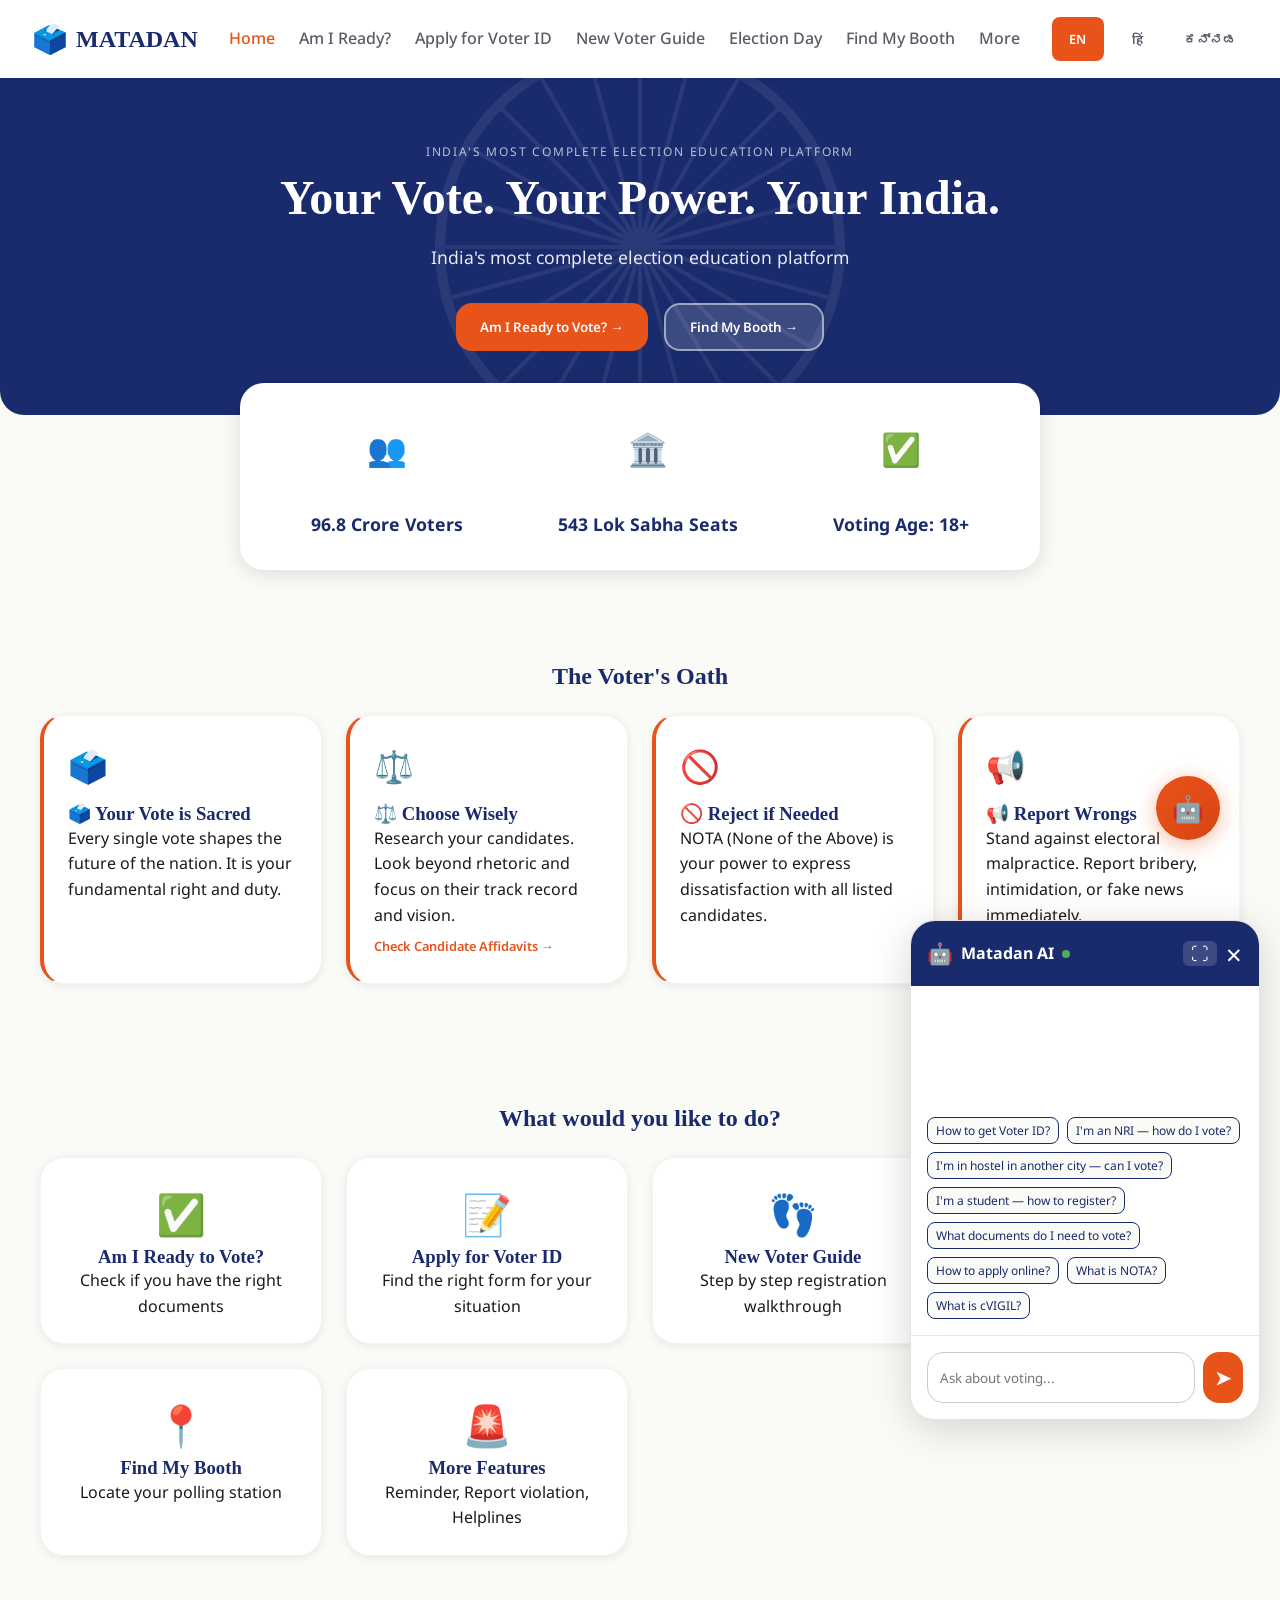
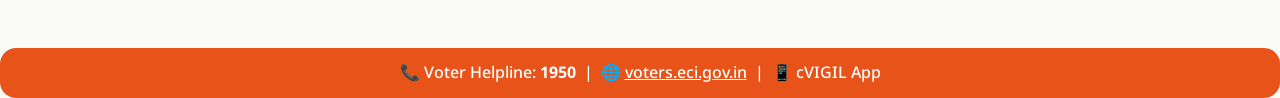
==== matadan/index.html @ b2262e54 "feat: Matadan - India's Complete Election Education Platform (Google Prompt Wars 2)" ====
<!DOCTYPE html>
<html lang="en">
<head>
    <meta charset="UTF-8">
    <meta name="viewport" content="width=device-width, initial-scale=1.0">
    <title>Matadan | India's Complete Election Education Platform</title>
    <meta name="description" content="Matadan helps Indian voters register, find their polling booth, understand the EVM & VVPAT, and get answers via AI — in English, Hindi and Kannada.">
    <meta name="keywords" content="India election, voter registration, EPIC card, EVM, VVPAT, polling booth, voter ID, Form 6, 1950 helpline">
    <meta name="author" content="Matadan — Google Prompt Wars 2">
    <meta name="theme-color" content="#1A2B6D">

    <!-- Open Graph / Social sharing -->
    <meta property="og:type" content="website">
    <meta property="og:title" content="Matadan | India's Election Education Platform">
    <meta property="og:description" content="Your AI-powered guide to voting in India. Register, locate your booth, and learn about EVM & VVPAT — in 3 languages.">
    <meta property="og:url" content="https://matadan-175321574215.asia-south1.run.app">

    <!-- Performance: preconnect to external origins -->
    <link rel="preconnect" href="https://fonts.googleapis.com">
    <link rel="preconnect" href="https://fonts.gstatic.com" crossorigin>

    <!-- Fonts -->
    <link href="https://fonts.googleapis.com/css2?family=Noto+Sans:wght@400;500;600;700&family=Noto+Sans+Kannada:wght@400;600;700&family=Noto+Sans+Devanagari:wght@400;600;700&family=Tiro+Devanagari:ital@0;1&display=swap" rel="stylesheet">

    <!-- CSS -->
    <link rel="stylesheet" href="css/main.css">
    <link rel="stylesheet" href="css/components.css">
    <link rel="stylesheet" href="css/animations.css">
    <link rel="stylesheet" href="css/responsive.css">

    <!-- Environment Config -->
    <script src="js/env.js"></script>
</head>
<body>
<!-- Skip to main content (accessibility) -->
<a href="#home" class="sr-only" style="position:absolute;top:0;left:0;z-index:9999;background:var(--saffron);color:white;padding:0.5rem 1rem;">Skip to main content</a>

<!-- NAVBAR -->
<nav class="navbar" id="navbar">
  <div class="nav-logo">
    <span style="font-size:1.8rem;">🗳️</span>
    MATADAN
  </div>
  <div class="nav-links">
    <a class="nav-link active" data-page="home" onclick="showPage('home')">Home</a>
    <a class="nav-link" data-page="ready" onclick="showPage('ready')">Am I Ready?</a>
    <a class="nav-link" data-page="apply" onclick="showPage('apply')">Apply for Voter ID</a>
    <a class="nav-link" data-page="walkthrough" onclick="showPage('walkthrough')">New Voter Guide</a>
    <a class="nav-link" data-page="journey" onclick="showPage('journey')">Election Day</a>
    <a class="nav-link" data-page="booth" onclick="showPage('booth')">Find My Booth</a>
    <a class="nav-link" data-page="more" onclick="showPage('more')">More</a>
  </div>
  <div class="lang-switcher">
    <button class="lang-btn ripple active" data-lang="en" onclick="setLanguage('en')">EN</button>
    <button class="lang-btn ripple" data-lang="hi" onclick="setLanguage('hi')">हिं</button>
    <button class="lang-btn ripple" data-lang="kn" onclick="setLanguage('kn')">ಕನ್ನಡ</button>
  </div>
</nav>

<!-- ===================== PAGE: HOME ===================== -->
<div id="home" class="page-section">
  <!-- Hero -->
  <div class="hero">
    <div class="ashoka-watermark"></div>
    <div class="container" style="position:relative;z-index:1;">
      <p style="font-size:0.75rem;letter-spacing:0.15em;text-transform:uppercase;opacity:0.7;margin-bottom:0.5rem;">INDIA'S MOST COMPLETE ELECTION EDUCATION PLATFORM</p>
      <h1 data-i18n="hero_title">Your Vote. Your Power. Your India.</h1>
      <p data-i18n="hero_subtitle" style="font-size:1.1rem;opacity:0.9;margin-bottom:2rem;">India's most complete election education platform</p>
      <div class="hero-ctas">
        <button class="btn-primary ripple" onclick="showPage('ready')" data-i18n="hero_cta_ready">Am I Ready to Vote? →</button>
        <button class="btn-secondary ripple" onclick="showPage('booth')" data-i18n="hero_cta_booth" style="background:rgba(255,255,255,0.15);color:white;border:2px solid rgba(255,255,255,0.5);">Find My Booth →</button>
      </div>
    </div>
  </div>

  <!-- Stats Bar -->
  <div class="stats-bar container">
    <span>
      <span class="stat-icon" style="font-size:2rem;">👥</span>
      <br><strong data-i18n="stats_voters">96.8 Crore Voters</strong>
    </span>
    <span>
      <span class="stat-icon" style="font-size:2rem;">🏛️</span>
      <br><strong data-i18n="stats_seats">543 Lok Sabha Seats</strong>
    </span>
    <span>
      <span class="stat-icon" style="font-size:2rem;">✅</span>
      <br><strong data-i18n="stats_age">Voting Age: 18+</strong>
    </span>
  </div>

  <!-- Voter's Code -->
  <section class="section container">
    <h2 class="text-center mb-6" data-i18n="voters_code_title">The Voter's Oath</h2>
    <div class="cards-grid animate-stagger">
      <div class="code-card animate-on-scroll">
        <div class="code-card-icon">🗳️</div>
        <h3 data-i18n="code_1_title">Your Vote is Sacred</h3>
        <p data-i18n="code_1_desc">Every single vote shapes the future of the nation. It is your fundamental right and duty under Article 326 of the Constitution.</p>
      </div>
      <div class="code-card animate-on-scroll">
        <div class="code-card-icon">⚖️</div>
        <h3 data-i18n="code_2_title">Choose Wisely</h3>
        <p data-i18n="code_2_desc">Research your candidates. Check their track record and background.</p>
        <a href="https://affidavit.eci.gov.in" target="_blank" style="font-size:0.8rem;color:var(--saffron);font-weight:600;margin-top:0.5rem;display:inline-block;">Check Candidate Affidavits →</a>
      </div>
      <div class="code-card animate-on-scroll">
        <div class="code-card-icon">🚫</div>
        <h3 data-i18n="code_3_title">Reject if Needed</h3>
        <p data-i18n="code_3_desc">NOTA (None of the Above) is your constitutional right to reject all candidates. It is the last button on the EVM.</p>
      </div>
      <div class="code-card animate-on-scroll">
        <div class="code-card-icon">📢</div>
        <h3 data-i18n="code_4_title">Report Wrongs</h3>
        <p data-i18n="code_4_desc">Stand against electoral malpractice. Report bribery or intimidation via cVIGIL app or call 1950.</p>
        <a href="https://play.google.com/store/apps/details?id=in.nic.eci.cvigil" target="_blank" style="font-size:0.8rem;color:var(--saffron);font-weight:600;margin-top:0.5rem;display:inline-block;">Get cVIGIL App →</a>
      </div>
    </div>
  </section>

  <!-- Quick Nav Cards -->
  <section class="section container">
    <h2 class="text-center mb-6">What would you like to do?</h2>
    <div class="cards-grid animate-stagger">
      <div class="nav-card animate-on-scroll" onclick="showPage('ready')">
        <span style="font-size:2.5rem;">✅</span>
        <h3>Am I Ready to Vote?</h3>
        <p>Check if you have the right documents</p>
      </div>
      <div class="nav-card animate-on-scroll" onclick="showPage('apply')">
        <span style="font-size:2.5rem;">📝</span>
        <h3>Apply for Voter ID</h3>
        <p>Find the right form for your situation</p>
      </div>
      <div class="nav-card animate-on-scroll" onclick="showPage('walkthrough')">
        <span style="font-size:2.5rem;">👣</span>
        <h3>New Voter Guide</h3>
        <p>Step by step registration walkthrough</p>
      </div>
      <div class="nav-card animate-on-scroll" onclick="showPage('journey')">
        <span style="font-size:2.5rem;">🗳️</span>
        <h3>Election Day Journey</h3>
        <p>What happens at the polling booth</p>
      </div>
      <div class="nav-card animate-on-scroll" onclick="showPage('booth')">
        <span style="font-size:2.5rem;">📍</span>
        <h3>Find My Booth</h3>
        <p>Locate your polling station</p>
      </div>
      <div class="nav-card animate-on-scroll" onclick="showPage('more')">
        <span style="font-size:2.5rem;">🚨</span>
        <h3>More Features</h3>
        <p>Reminder, Report violation, Helplines</p>
      </div>
    </div>
  </section>

  <!-- Helpline Strip -->
  <div class="helpline-strip">
    📞 Voter Helpline: <strong>1950</strong> &nbsp;|&nbsp; 🌐 <a href="https://voters.eci.gov.in" target="_blank">voters.eci.gov.in</a> &nbsp;|&nbsp; 📱 cVIGIL App
  </div>
</div>

<!-- ===================== PAGE: AM I READY ===================== -->
<div id="ready" class="page-section" style="display:none;">
  <section class="section container">
    <h2 class="text-center" data-i18n="ready_title">Am I Ready to Vote?</h2>
    <p class="text-center mb-6" style="color:var(--text-secondary);" data-i18n="ready_desc">Let's check your documents.</p>

    <!-- Step 1 -->
    <div id="ready-step1" style="max-width:600px;margin:0 auto;text-align:center;">
      <div class="card" style="padding:2.5rem;">
        <span style="font-size:4rem;color:var(--navy);">🪪</span>
        <h3 class="mb-6 mt-4" data-i18n="ready_q1">Do you have your Voter ID (EPIC card)?</h3>
        <div class="flex gap-4 justify-center">
          <button class="btn-primary ripple" style="min-width:120px;" onclick="handleReadyYes()" data-i18n="ready_yes">YES ✅</button>
          <button class="btn-secondary ripple" style="min-width:120px;border:2px solid var(--error);color:var(--error);" onclick="handleReadyNo()" data-i18n="ready_no">NO ❌</button>
        </div>
      </div>
    </div>

    <!-- Success -->
    <div id="ready-success" style="display:none;max-width:600px;margin:0 auto;text-align:center;">
      <div class="card" style="padding:2.5rem;border:2px solid var(--green);">
        <span style="font-size:4rem;">✅</span>
        <h3 class="mb-4 mt-4" style="color:var(--green);" data-i18n="ready_success_title">You're ready to vote! 🎉</h3>
        <p data-i18n="ready_success_desc">Your EPIC card is the primary document needed at the polling station.</p>
        <div class="flex gap-4 justify-center mt-6" style="flex-wrap:wrap;">
          <button class="btn-primary ripple" onclick="showPage('booth')">📍 Find My Booth</button>
          <button class="btn-secondary ripple" onclick="showPage('journey')">🗳️ Election Day Journey</button>
        </div>
        <button onclick="resetReady()" style="margin-top:1rem;color:var(--text-secondary);font-size:0.85rem;text-decoration:underline;background:none;border:none;cursor:pointer;">Start Over</button>
      </div>
    </div>

    <!-- No EPIC -->
    <div id="ready-no-epic" style="display:none;max-width:700px;margin:0 auto;">
      <div class="card" style="padding:2rem;">
        <div class="text-center mb-4">
          <span style="font-size:3rem;">ℹ️</span>
          <h3 class="mt-2" data-i18n="ready_no_epic_title">Don't have an EPIC card?</h3>
          <p style="color:var(--text-secondary);" data-i18n="ready_no_epic_desc">You can still vote with any of these 12 ECI-approved alternate documents:</p>
        </div>
        <ul style="display:grid;grid-template-columns:1fr 1fr;gap:0.75rem;list-style:none;padding:0;margin-bottom:1.5rem;">
          <li class="flex items-center gap-2"><span style="color:var(--green);font-size:1.2rem;">✅</span>Aadhaar Card</li>
          <li class="flex items-center gap-2"><span style="color:var(--green);font-size:1.2rem;">✅</span>Passport</li>
          <li class="flex items-center gap-2"><span style="color:var(--green);font-size:1.2rem;">✅</span>Driving License</li>
          <li class="flex items-center gap-2"><span style="color:var(--green);font-size:1.2rem;">✅</span>PAN Card</li>
          <li class="flex items-center gap-2"><span style="color:var(--green);font-size:1.2rem;">✅</span>MNREGA Job Card</li>
          <li class="flex items-center gap-2"><span style="color:var(--green);font-size:1.2rem;">✅</span>Bank Passbook with Photo</li>
          <li class="flex items-center gap-2"><span style="color:var(--green);font-size:1.2rem;">✅</span>Health Insurance Smart Card</li>
          <li class="flex items-center gap-2"><span style="color:var(--green);font-size:1.2rem;">✅</span>Pension Document with Photo</li>
          <li class="flex items-center gap-2"><span style="color:var(--green);font-size:1.2rem;">✅</span>NPR Smart Card</li>
          <li class="flex items-center gap-2"><span style="color:var(--green);font-size:1.2rem;">✅</span>Govt Employee ID Card</li>
          <li class="flex items-center gap-2"><span style="color:var(--green);font-size:1.2rem;">✅</span>MP/MLA/MLC Identity Card</li>
          <li class="flex items-center gap-2"><span style="color:var(--green);font-size:1.2rem;">✅</span>Official Identity Document</li>
        </ul>
        <div style="background:var(--bg);padding:1.25rem;border-radius:var(--radius-md);text-align:center;border:1px solid var(--saffron);margin-top:1rem;">
          <p style="font-weight:600;margin-bottom:0.75rem;">Don't have any of these documents? Apply for Voter ID:</p>
          <div style="display:grid;grid-template-columns:1fr 1fr;gap:0.75rem;margin-bottom:1rem;">
            <button class="btn-primary ripple" style="font-size:0.8rem;padding:0.6rem;" onclick="showPage('apply');setTimeout(()=>{document.querySelectorAll('.form-card')[0].click()},300);">
              🆕 New Indian Voter<br><span style="font-size:0.7rem;opacity:0.85;">(Form 6 — First time, 18+)</span>
            </button>
            <button class="btn-secondary ripple" style="font-size:0.8rem;padding:0.6rem;border:2px solid var(--navy);" onclick="showPage('apply');setTimeout(()=>{document.querySelectorAll('.form-card')[1].click()},300);">
              ✈️ NRI Voter<br><span style="font-size:0.7rem;opacity:0.75;">(Form 6A — Indian citizens abroad)</span>
            </button>
            <button class="btn-secondary ripple" style="font-size:0.8rem;padding:0.6rem;border:2px solid var(--green);" onclick="showPage('apply');setTimeout(()=>{document.querySelectorAll('.form-card')[2].click()},300);">
              🏠 Changed Address<br><span style="font-size:0.7rem;opacity:0.75;">(Form 8A)</span>
            </button>
            <button class="btn-secondary ripple" style="font-size:0.8rem;padding:0.6rem;border:2px solid #6A1B9A;" onclick="showPage('apply');">
              ✏️ Fix My Details<br><span style="font-size:0.7rem;opacity:0.75;">(Form 8 — Corrections)</span>
            </button>
          </div>
          <p style="font-size:0.8rem;color:var(--text-secondary);">Not sure which form?<br>Call <strong>1950</strong> or visit <a href="https://voters.eci.gov.in" target="_blank">voters.eci.gov.in</a></p>
        </div>
        <button onclick="resetReady()" style="display:block;margin:1rem auto 0;color:var(--text-secondary);font-size:0.85rem;text-decoration:underline;background:none;border:none;cursor:pointer;">Start Over</button>
      </div>
    </div>
  </section>
</div>

<!-- ===================== PAGE: APPLY FOR VOTER ID ===================== -->
<div id="apply" class="page-section" style="display:none;">
  <section class="section container">
    <h2 class="text-center" data-i18n="apply_title">Apply for Voter ID</h2>
    <p class="text-center mb-6" style="color:var(--text-secondary);" data-i18n="apply_desc">Select your category to find the right form.</p>
    <div style="max-width:800px;margin:0 auto;">
      <!-- Form 6 -->
      <div class="form-card animate-on-scroll" onclick="toggleForm(this)" style="border-left:4px solid var(--saffron);">
        <div class="form-card-header">
          <div class="form-card-icon">🆕</div>
          <div><h3 data-i18n="form6_title">New Voter (Indian Citizen, 18+)</h3><p style="color:var(--text-secondary);font-size:0.85rem;">First time registration</p></div>
          <div class="form-badge" style="background:var(--saffron);color:white;">Form 6</div>
          <span class="expand-icon">▼</span>
        </div>
        <div class="form-card-content">
          <p style="font-weight:600;margin-bottom:0.5rem;">Documents needed:</p>
          <ul><li>✓ Passport size photograph</li><li>✓ Proof of Age (Birth Certificate / 10th Marksheet)</li><li>✓ Proof of Residence (Aadhaar / Utility Bill)</li></ul>
          <button class="btn-primary ripple" style="width:100%;margin-top:1rem;" onclick="window.open('https://voters.eci.gov.in/','_blank')" data-i18n="apply_btn">Apply Online at voters.eci.gov.in →</button>
          <p style="font-size:0.8rem;color:var(--text-secondary);margin-top:0.5rem;text-align:center;">Helpline: <strong>1950</strong></p>
        </div>
      </div>
      <!-- Form 6A -->
      <div class="form-card animate-on-scroll" onclick="toggleForm(this)" style="border-left:4px solid var(--navy);">
        <div class="form-card-header">
          <div class="form-card-icon">✈️</div>
          <div><h3 data-i18n="form6a_title">NRI Voter</h3><p style="color:var(--text-secondary);font-size:0.85rem;">Indian citizens living abroad</p></div>
          <div class="form-badge" style="background:var(--navy);color:white;">Form 6A</div>
          <span class="expand-icon">▼</span>
        </div>
        <div class="form-card-content">
          <p style="font-weight:600;margin-bottom:0.5rem;">Documents needed:</p>
          <ul><li>✓ Valid Indian Passport (mandatory)</li><li>✓ Overseas address proof</li><li>✓ Recent passport-size photo</li></ul>
          <button class="btn-primary ripple" style="width:100%;margin-top:1rem;" onclick="window.open('https://voters.eci.gov.in/','_blank')" data-i18n="apply_btn">Apply Online at voters.eci.gov.in →</button>
          <p style="font-size:0.8rem;color:var(--text-secondary);margin-top:0.5rem;text-align:center;">Helpline: <strong>1950</strong></p>
        </div>
      </div>
      <!-- Form 8A -->
      <div class="form-card animate-on-scroll" onclick="toggleForm(this)" style="border-left:4px solid var(--green);">
        <div class="form-card-header">
          <div class="form-card-icon">🏠</div>
          <div><h3 data-i18n="form8a_title">Changed Address</h3><p style="color:var(--text-secondary);font-size:0.85rem;">Shifted within or outside constituency</p></div>
          <div class="form-badge" style="background:var(--green);color:white;">Form 8A</div>
          <span class="expand-icon">▼</span>
        </div>
        <div class="form-card-content">
          <p style="font-weight:600;margin-bottom:0.5rem;">Documents needed:</p>
          <ul><li>✓ Current EPIC card details</li><li>✓ New Address Proof (Aadhaar / Utility Bill)</li></ul>
          <button class="btn-primary ripple" style="width:100%;margin-top:1rem;" onclick="window.open('https://voters.eci.gov.in/','_blank')" data-i18n="apply_btn">Apply Online at voters.eci.gov.in →</button>
          <p style="font-size:0.8rem;color:var(--text-secondary);margin-top:0.5rem;text-align:center;">Helpline: <strong>1950</strong></p>
        </div>
      </div>
      <!-- Form 8 -->
      <div class="form-card animate-on-scroll" onclick="toggleForm(this)" style="border-left:4px solid #6A1B9A;">
        <div class="form-card-header">
          <div class="form-card-icon">✏️</div>
          <div><h3 data-i18n="form8_title">Correction in Voter ID</h3><p style="color:var(--text-secondary);font-size:0.85rem;">Fix name, DOB, photo errors</p></div>
          <div class="form-badge" style="background:#6A1B9A;color:white;">Form 8</div>
          <span class="expand-icon">▼</span>
        </div>
        <div class="form-card-content">
          <p style="font-weight:600;margin-bottom:0.5rem;">Documents needed:</p>
          <ul><li>✓ Existing Voter ID</li><li>✓ Supporting document for correction</li></ul>
          <button class="btn-primary ripple" style="width:100%;margin-top:1rem;" onclick="window.open('https://voters.eci.gov.in/','_blank')" data-i18n="apply_btn">Apply Online at voters.eci.gov.in →</button>
          <p style="font-size:0.8rem;color:var(--text-secondary);margin-top:0.5rem;text-align:center;">Helpline: <strong>1950</strong></p>
        </div>
      </div>
      <!-- Form 6B -->
      <div class="form-card animate-on-scroll" onclick="toggleForm(this)" style="border-left:4px solid #00695C;">
        <div class="form-card-header">
          <div class="form-card-icon">🌍</div>
          <div><h3 data-i18n="form6b_title">Overseas Elector</h3><p style="color:var(--text-secondary);font-size:0.85rem;">Overseas Indian citizens</p></div>
          <div class="form-badge" style="background:#00695C;color:white;">Form 6B</div>
          <span class="expand-icon">▼</span>
        </div>
        <div class="form-card-content">
          <p style="font-weight:600;margin-bottom:0.5rem;">Documents needed:</p>
          <ul><li>✓ Indian Passport</li><li>✓ Declaration of overseas address</li><li>✓ Photo</li></ul>
          <button class="btn-primary ripple" style="width:100%;margin-top:1rem;" onclick="window.open('https://voters.eci.gov.in/','_blank')" data-i18n="apply_btn">Apply Online at voters.eci.gov.in →</button>
          <p style="font-size:0.8rem;color:var(--text-secondary);margin-top:0.5rem;text-align:center;">Helpline: <strong>1950</strong></p>
        </div>
      </div>

      <!-- Voter's Code Reminder at bottom of Apply -->
      <div class="voters-code-reminder animate-on-scroll">
        <span style="font-size:2rem;">🗳️</span>
        <div>
          <h3>Now that you're registered — use your vote wisely.</h3>
          <p style="color:var(--text-secondary);margin-top:0.25rem;">Every vote counts. Choose a candidate based on merit, not pressure.</p>
          <a href="https://affidavit.eci.gov.in" target="_blank" style="font-size:0.85rem;color:var(--saffron);font-weight:600;margin-top:0.5rem;display:inline-block;">Check Candidate Affidavits at affidavit.eci.gov.in →</a>
        </div>
      </div>
    </div>
  </section>
</div>

<!-- ===================== PAGE: WALKTHROUGH ===================== -->
<div id="walkthrough" class="page-section" style="display:none;">
  <section class="section container">
    <h2 class="text-center" data-i18n="walk_title">New Voter Walkthrough</h2>
    <p class="text-center mb-6" style="color:var(--text-secondary);" data-i18n="walk_desc">Follow these 5 steps to become a registered voter.</p>

    <!-- Step dots -->
    <div class="step-dots-container">
      <div class="step-dot active" data-step="0">1</div>
      <div class="step-connector"></div>
      <div class="step-dot" data-step="1">2</div>
      <div class="step-connector"></div>
      <div class="step-dot" data-step="2">3</div>
      <div class="step-connector"></div>
      <div class="step-dot" data-step="3">4</div>
      <div class="step-connector"></div>
      <div class="step-dot" data-step="4">5</div>
    </div>

    <!-- Progress bar -->
    <div class="progress-bar-container">
      <div class="progress-bar"><div class="progress-fill" style="width:20%;"></div></div>
    </div>

    <!-- Steps -->
    <div class="stepper-container">
      <div class="stepper-wrapper" id="stepperWrapper">
        <!-- Step 1 -->
        <div class="step-card">
          <div class="step-icon">📋</div>
          <div class="step-number-badge">Step 1 of 5</div>
          <h3 data-i18n="step1_title">Register Online</h3>
          <p data-i18n="step1_desc">Choose your category and fill the right form at <a href="https://voters.eci.gov.in" target="_blank" style="color:var(--saffron);font-weight:600;">voters.eci.gov.in</a></p>
          <!-- Voter category tabs -->
          <div style="display:grid;grid-template-columns:1fr 1fr;gap:0.6rem;margin:1rem 0;">
            <div style="background:#FFF3E0;border:2px solid var(--saffron);border-radius:10px;padding:0.75rem;text-align:center;">
              <div style="font-size:1.4rem;">🆕</div>
              <strong style="font-size:0.85rem;color:var(--navy);">New Indian Voter</strong>
              <div style="font-size:0.75rem;color:var(--text-secondary);margin-top:0.2rem;">Indian citizen, 18+, first time</div>
              <div style="background:var(--saffron);color:white;border-radius:6px;padding:0.2rem 0.5rem;font-size:0.75rem;font-weight:700;margin-top:0.4rem;display:inline-block;">Form 6</div>
            </div>
            <div style="background:#E8EAF6;border:2px solid var(--navy);border-radius:10px;padding:0.75rem;text-align:center;">
              <div style="font-size:1.4rem;">✈️</div>
              <strong style="font-size:0.85rem;color:var(--navy);">NRI Voter</strong>
              <div style="font-size:0.75rem;color:var(--text-secondary);margin-top:0.2rem;">Indian citizen living abroad</div>
              <div style="background:var(--navy);color:white;border-radius:6px;padding:0.2rem 0.5rem;font-size:0.75rem;font-weight:700;margin-top:0.4rem;display:inline-block;">Form 6A</div>
            </div>
            <div style="background:#E8F5E9;border:2px solid var(--green);border-radius:10px;padding:0.75rem;text-align:center;">
              <div style="font-size:1.4rem;">🏠</div>
              <strong style="font-size:0.85rem;color:var(--navy);">Changed Address</strong>
              <div style="font-size:0.75rem;color:var(--text-secondary);margin-top:0.2rem;">Shifted to a new constituency</div>
              <div style="background:var(--green);color:white;border-radius:6px;padding:0.2rem 0.5rem;font-size:0.75rem;font-weight:700;margin-top:0.4rem;display:inline-block;">Form 8A</div>
            </div>
            <div style="background:#F3E5F5;border:2px solid #6A1B9A;border-radius:10px;padding:0.75rem;text-align:center;">
              <div style="font-size:1.4rem;">✏️</div>
              <strong style="font-size:0.85rem;color:var(--navy);">Fix My Details</strong>
              <div style="font-size:0.75rem;color:var(--text-secondary);margin-top:0.2rem;">Name, DOB, photo errors</div>
              <div style="background:#6A1B9A;color:white;border-radius:6px;padding:0.2rem 0.5rem;font-size:0.75rem;font-weight:700;margin-top:0.4rem;display:inline-block;">Form 8</div>
            </div>
          </div>
          <div class="step-info-box">
            <p>📋 You need: Age proof + Address proof + Photo</p>
            <p>⏱️ Takes about 10-15 minutes</p>
            <p>💰 Completely free!</p>
          </div>
          <a href="https://voters.eci.gov.in" target="_blank" class="btn-primary ripple mt-4" style="display:inline-flex;">Go to voters.eci.gov.in →</a>
        </div>
        <!-- Step 2 -->
        <div class="step-card">
          <div class="step-icon">🔍</div>
          <div class="step-number-badge">Step 2 of 5</div>
          <h3 data-i18n="step2_title">Verify Your Details</h3>
          <p data-i18n="step2_desc">Check SMS confirmation. Verify your name appears on the electoral roll.</p>
          <div class="step-info-box">
            <p>📱 You'll receive an SMS after submission</p>
            <p>🔎 Search your name on electoralsearch.eci.gov.in</p>
            <p>⏳ Verification takes 2-4 weeks</p>
          </div>
          <a href="https://electoralsearch.eci.gov.in" target="_blank" class="btn-primary ripple mt-4" style="display:inline-flex;">Check Electoral Roll →</a>
        </div>
        <!-- Step 3 -->
        <div class="step-card">
          <div class="step-icon">📥</div>
          <div class="step-number-badge">Step 3 of 5</div>
          <h3 data-i18n="step3_title">Get Your Voter ID</h3>
          <p data-i18n="step3_desc">Download e-EPIC (digital Voter ID) from NVSP portal or receive physical card by post.</p>
          <div class="step-info-box">
            <p>📱 e-EPIC = digital voter ID on your phone</p>
            <p>📮 Physical card arrives by post in 4-6 weeks</p>
            <p>✅ Both are equally valid at polling booth</p>
          </div>
          <a href="https://nvsp.in" target="_blank" class="btn-primary ripple mt-4" style="display:inline-flex;">Download e-EPIC →</a>
        </div>
        <!-- Step 4 -->
        <div class="step-card">
          <div class="step-icon">🗳️</div>
          <div class="step-number-badge">Step 4 of 5</div>
          <h3 data-i18n="step4_title">Know Your EVM & NOTA</h3>
          <p data-i18n="step4_desc">The Electronic Voting Machine is simple — just press the button next to your candidate.</p>
          <div class="evm-explainer">
            <div class="evm-box">
              <div class="evm-row"><div class="evm-candidate">Candidate A ✦ Party</div><div class="evm-btn-demo pulse-btn"></div></div>
              <div class="evm-row"><div class="evm-candidate">Candidate B ✦ Party</div><div class="evm-btn-demo"></div></div>
              <div class="evm-row nota-row"><div class="evm-candidate">🚫 NOTA</div><div class="evm-btn-demo nota-btn"></div></div>
            </div>
            <div class="evm-labels">
              <p>🔵 Blue button = cast your vote</p>
              <p>🔴 Red light + Beep = vote confirmed</p>
              <p>🚫 NOTA = last button, reject all candidates</p>
            </div>
          </div>
        </div>
        <!-- Step 5 -->
        <div class="step-card">
          <div class="step-icon">✅</div>
          <div class="step-number-badge">Step 5 of 5</div>
          <h3 data-i18n="step5_title">You're Ready!</h3>
          <p data-i18n="step5_desc">You're now a registered voter. Your vote is your voice. Use it wisely.</p>
          <!-- Voter's Code reminder at end of walkthrough -->
          <div class="voters-code-reminder" style="margin-top:1.5rem;">
            <span style="font-size:2rem;">🗳️</span>
            <div>
              <h3>The Voter's Oath</h3>
              <p style="color:var(--text-secondary);margin-top:0.25rem;">Vote Sacred. Choose Wisely. Reject if Needed. Report Wrongs.</p>
              <a href="https://affidavit.eci.gov.in" target="_blank" style="font-size:0.85rem;color:var(--saffron);font-weight:600;margin-top:0.5rem;display:inline-block;">Check Candidate Affidavits →</a>
            </div>
          </div>
          <div style="display:flex;gap:1rem;flex-wrap:wrap;justify-content:center;margin-top:1.5rem;">
            <button class="btn-primary ripple" onclick="showPage('booth')">📍 Find My Booth</button>
            <button class="btn-secondary ripple" onclick="showPage('more')">⏰ Set Reminder</button>
            <button class="btn-secondary ripple" onclick="showPage('journey')">🗳️ Election Day Journey</button>
          </div>
        </div>
      </div>
    </div>

    <!-- Stepper controls -->
    <div class="stepper-controls">
      <button class="btn-secondary ripple" id="backStepBtn" style="display:none;">← Back</button>
      <button class="btn-primary ripple" id="nextStepBtn">Next Step →</button>
    </div>
  </section>
</div>

<!-- ===================== PAGE: ELECTION DAY JOURNEY ===================== -->
<div id="journey" class="page-section" style="display:none;">
  <section class="section container">
    <h2 class="text-center" data-i18n="journey_title">Your Election Day Journey</h2>
    <p class="text-center mb-6" style="color:var(--text-secondary);" data-i18n="journey_desc">Follow this timeline to understand exactly what happens at the polling booth.</p>
    <div class="timeline" id="electionTimeline">
      <div class="timeline-line-draw"></div>
      <div class="timeline-item animate-on-scroll">
        <div class="timeline-icon" style="background:var(--saffron);color:white;">🌅</div>
        <div class="timeline-content">
          <span class="timeline-time">7:00 AM</span>
          <h3 data-i18n="j1_title">Polling Booth Opens</h3>
          <p data-i18n="j1_desc">Booths open at 7 AM. Most close at 5-6 PM. Arrive early to avoid queues.</p>
        </div>
      </div>
      <div class="timeline-item animate-on-scroll">
        <div class="timeline-icon">📋</div>
        <div class="timeline-content">
          <span class="timeline-time">Arrive</span>
          <h3 data-i18n="j2_title">Find Your Name</h3>
          <p data-i18n="j2_desc">Officers check the electoral roll. Tell them your name and booth slip number.</p>
          <a href="https://electoralsearch.eci.gov.in" target="_blank" style="font-size:0.8rem;color:var(--saffron);font-weight:600;">Find your name in advance →</a>
        </div>
      </div>
      <div class="timeline-item animate-on-scroll">
        <div class="timeline-icon">🪪</div>
        <div class="timeline-content">
          <span class="timeline-time">Queue</span>
          <h3 data-i18n="j3_title">Identity Check</h3>
          <p data-i18n="j3_desc">Show your Voter ID or any of the 12 ECI-approved alternate documents.</p>
          <button onclick="showPage('ready')" style="font-size:0.8rem;color:var(--saffron);font-weight:600;background:none;border:none;cursor:pointer;padding:0;margin-top:0.25rem;">See all 12 valid documents →</button>
        </div>
      </div>
      <div class="timeline-item animate-on-scroll">
        <div class="timeline-icon">🖋️</div>
        <div class="timeline-content">
          <span class="timeline-time">Inside</span>
          <h3 data-i18n="j4_title">Ink on Finger</h3>
          <p data-i18n="j4_desc">Indelible ink is applied to your left index finger. This prevents double voting. Fades in 2-3 weeks — completely normal.</p>
        </div>
      </div>
      <div class="timeline-item animate-on-scroll" style="--highlight:1;">
        <div class="timeline-icon" style="background:var(--saffron);color:white;">🗳️</div>
        <div class="timeline-content" style="border:2px solid var(--saffron);background:linear-gradient(135deg,#fff9f7,#fff);">
          <span class="timeline-time" style="background:var(--saffron);color:white;">Vote!</span>
          <h3 data-i18n="j5_title" style="color:var(--saffron);">Cast Your Vote on EVM</h3>
          <p data-i18n="j5_desc">Find your candidate's name and party symbol. Press the blue button next to it.</p>
          <div class="evm-demo-mini">
            <div class="evm-btn-animated"></div>
            <span>← Press here next to your candidate</span>
          </div>
          <p style="margin-top:0.75rem;font-weight:600;color:var(--green);">🔔 Heard a beep? Your vote is cast! ✅</p>
        </div>
      </div>
      <div class="timeline-item animate-on-scroll">
        <div class="timeline-icon">📄</div>
        <div class="timeline-content">
          <span class="timeline-time">+7 sec</span>
          <h3 data-i18n="j6_title">VVPAT Confirms Your Vote</h3>
          <p data-i18n="j6_desc">A paper slip appears in the glass window showing your candidate's name, symbol, and party.</p>
          <div class="vvpat-demo">
            <div class="vvpat-window">
              <div class="vvpat-slip-demo" id="vvpatDemo">
                <span style="font-size:1.5rem;">🧾</span>
                <p style="font-size:0.75rem;margin:0;">Candidate Name<br>Party Symbol ✦</p>
              </div>
            </div>
            <div class="vvpat-bar-container"><div class="vvpat-bar" id="vvpatBar"></div></div>
            <p style="font-size:0.75rem;color:var(--text-secondary);text-align:center;">Visible for 7 seconds, then drops into sealed box</p>
          </div>
          <button onclick="triggerVVPAT()" class="btn-secondary ripple mt-4" style="font-size:0.8rem;padding:0.4rem 0.8rem;">▶ See VVPAT Animation</button>
        </div>
      </div>
      <div class="timeline-item animate-on-scroll">
        <div class="timeline-icon" style="background:#C62828;color:white;">🚫</div>
        <div class="timeline-content">
          <span class="timeline-time">Option</span>
          <h3 data-i18n="j7_title">NOTA — Your Right to Reject</h3>
          <p>NOTA stands for <strong>None of the Above</strong>. It is the <strong>last button</strong> on every EVM in India.</p>
          <div style="background:var(--bg);padding:1rem;border-radius:var(--radius-md);margin-top:0.75rem;border-left:3px solid #C62828;">
            <p>✅ If <strong>no candidate deserves your vote</strong>, press NOTA</p>
            <p>✅ Your vote <strong>still counts</strong> as democratic participation</p>
            <p>✅ NOTA was introduced by Supreme Court in <strong>2013</strong></p>
            <p>✅ It <strong>cannot</strong> directly cause re-election but sends a strong message</p>
          </div>
        </div>
      </div>
      <div class="timeline-item animate-on-scroll">
        <div class="timeline-icon" style="background:var(--green);color:white;">✅</div>
        <div class="timeline-content">
          <span class="timeline-time">Done!</span>
          <h3 data-i18n="j8_title">You've Voted! 🎉</h3>
          <p data-i18n="j8_desc">Congratulations! You've fulfilled your democratic duty.</p>
          <div id="confetti-container" class="confetti-container"></div>
          <div class="flex gap-2 mt-4" style="flex-wrap:wrap;">
            <button class="btn-primary ripple" style="background:#25D366;" onclick="window.open('https://wa.me/?text='+encodeURIComponent('I voted today! 🗳️🇮🇳 Have you? Find your booth: electoralsearch.eci.gov.in | Register: voters.eci.gov.in'))">📱 Share on WhatsApp</button>
            <button class="btn-secondary ripple" onclick="window.open('sms:?body='+encodeURIComponent('I voted today! 🗳️ Have you voted? Find your booth: electoralsearch.eci.gov.in'))">💬 Share via SMS</button>
          </div>
        </div>
      </div>
    </div>
  </section>
</div>

<!-- ===================== PAGE: FIND MY BOOTH ===================== -->
<div id="booth" class="page-section" style="display:none;">
  <section class="section container">
    <h2 class="text-center" data-i18n="booth_title">Find My Booth</h2>
    <div style="max-width:900px;margin:2rem auto 0;">
      <div style="display:grid;grid-template-columns:1fr 1fr;gap:1.5rem;">
        <div>
          <div style="background:var(--bg);padding:1.5rem;border-radius:var(--radius-md);margin-bottom:1rem;">
            <input type="text" placeholder="Enter EPIC Number or Name..." style="width:100%;padding:0.75rem;border:1px solid #ccc;border-radius:var(--radius-sm);margin-bottom:1rem;font-family:var(--font-body);">
            <button class="btn-primary ripple" style="width:100%;" onclick="document.getElementById('boothDetails').style.display='block'">🔍 Search</button>
            <div class="text-center my-4" style="color:#999;">— OR —</div>
            <button id="locateBtn" class="btn-secondary ripple" style="width:100%;">
              <span style="font-size:1rem;">📍</span>
              <span data-i18n="booth_location">Use My Location</span>
            </button>
          </div>
          <div id="boothDetails" style="display:none;padding:1.5rem;border:2px solid var(--green);border-radius:var(--radius-md);background:white;">
            <div style="display:flex;align-items:center;gap:0.5rem;margin-bottom:0.75rem;">
              <span style="background:var(--green);color:white;font-size:0.75rem;padding:0.25rem 0.5rem;border-radius:20px;font-weight:600;">✓ Confirmed Booth</span>
            </div>
            <h3 style="color:var(--navy);">Govt. Higher Primary School</h3>
            <p style="color:var(--text-secondary);margin-top:0.25rem;">Booth No. 142 • Part 45</p>
            <p style="margin-top:0.5rem;"><span style="font-size:1rem;vertical-align:middle;">📍</span> Room No. 2, Ground Floor, 14th Cross, Malleshwaram, Bengaluru 560003</p>
            <p style="margin-top:0.25rem;"><span style="font-size:1rem;vertical-align:middle;">🚶</span> 1.2 km away • ~15 min walk</p>
            <div style="display:flex;gap:0.75rem;margin-top:1rem;">
              <button class="btn-primary ripple" style="flex:1;background:#25D366;" onclick="shareWhatsApp('Govt. Higher Primary School Booth 142','https://maps.google.com/?q=12.9716,77.5946')">📱 WhatsApp</button>
              <button class="btn-secondary ripple" style="flex:1;border:2px solid var(--navy);color:var(--navy);" onclick="shareSMS('Govt. Higher Primary School Booth 142','https://maps.google.com/?q=12.9716,77.5946')">💬 SMS</button>
            </div>
            <p style="font-size:0.8rem;color:var(--text-secondary);margin-top:0.75rem;text-align:center;">Helpline: <strong>1950</strong> | <a href="https://electoralsearch.eci.gov.in" target="_blank">electoralsearch.eci.gov.in</a></p>
          </div>
          <div style="margin-top:1rem;padding:1rem;background:var(--bg);border-radius:var(--radius-md);border-left:3px solid var(--navy);">
            <p style="font-size:0.85rem;">ℹ️ Bring your Voter ID (EPIC) and one valid photo ID to the polling station.</p>
          </div>
        </div>
        <div>
          <div id="map" style="height:350px;border-radius:var(--radius-lg);"></div>
          <div style="text-align:center;margin-top:1rem;">
            <a href="https://electoralsearch.eci.gov.in" target="_blank" class="btn-secondary ripple" style="display:inline-flex;font-size:0.85rem;">🔍 Search on electoralsearch.eci.gov.in →</a>
          </div>
        </div>
      </div>
    </div>
  </section>
  <script>
    window.addEventListener('load', function() {
      if (typeof ENV !== 'undefined' && ENV.MAPS_KEY) {
        const s = document.createElement('script');
        s.src = `https://maps.googleapis.com/maps/api/js?key=${ENV.MAPS_KEY}&callback=initMap&loading=async`;
        s.async = true; s.defer = true;
        document.head.appendChild(s);
      }
    });
  </script>
</div>

<!-- ===================== PAGE: MORE (Reminder + Report + Helplines) ===================== -->
<div id="more" class="page-section" style="display:none;">
  <section class="section container">
    <!-- Set Reminder -->
    <h2 class="text-center mb-6" data-i18n="reminder_title">Set Reminder</h2>
    <div class="reminder-card animate-on-scroll" style="max-width:500px;margin:0 auto 3rem;">
      <span style="font-size:3rem;display:block;text-align:center;margin-bottom:1rem;">📅</span>
      <p style="color:var(--text-secondary);text-align:center;margin-bottom:1.5rem;" data-i18n="reminder_desc">Never miss election day.</p>
      <div class="reminder-inputs">
        <label style="font-weight:600;font-size:0.85rem;text-transform:uppercase;letter-spacing:0.05em;">Election Date</label>
        <input type="date" id="reminderDate" value="2024-05-15">
        <label style="font-weight:600;font-size:0.85rem;text-transform:uppercase;letter-spacing:0.05em;">Reminder Time</label>
        <input type="time" id="reminderTime" value="08:00">
      </div>
      <button class="btn-primary ripple" style="width:100%;" onclick="createCalendarReminder()">
        📅 <span data-i18n="reminder_btn_cal">Add to Google Calendar</span>
      </button>
      <button class="btn-secondary ripple mt-2" style="width:100%;" onclick="setNativeReminder()">
        🔔 Set Device Reminder
      </button>
      <p style="font-size:0.75rem;color:var(--green);text-align:center;margin-top:1rem;">🔒 Your data stays on your device. We store nothing.</p>
    </div>

    <!-- Report a Violation -->
    <h2 class="text-center mb-4" data-i18n="report_title">Report a Violation</h2>
    <p class="text-center mb-6" style="color:var(--text-secondary);" data-i18n="report_desc">Model Code of Conduct violations threaten the integrity of our elections.</p>
    <div style="max-width:800px;margin:0 auto 3rem;">
      <div style="display:grid;grid-template-columns:1fr 1fr;gap:1rem;margin-bottom:1.5rem;">
        <div class="card text-center animate-on-scroll"><div style="font-size:2rem;">🚫💰</div><p style="font-weight:600;margin-top:0.5rem;">Bribery & Gifts</p></div>
        <div class="card text-center animate-on-scroll"><div style="font-size:2rem;">🚫📢</div><p style="font-weight:600;margin-top:0.5rem;">Hate Speech</p></div>
        <div class="card text-center animate-on-scroll"><div style="font-size:2rem;">🚫🏛️</div><p style="font-weight:600;margin-top:0.5rem;">Booth Capturing</p></div>
        <div class="card text-center animate-on-scroll"><div style="font-size:2rem;">🚫📌</div><p style="font-weight:600;margin-top:0.5rem;">Illegal Campaigning</p></div>
      </div>
      <div style="display:grid;grid-template-columns:1fr 1fr;gap:1rem;">
        <div class="card animate-on-scroll">
          <h3 style="display:flex;align-items:center;gap:0.5rem;">📱 cVIGIL App</h3>
          <p style="color:var(--text-secondary);margin:0.75rem 0;font-size:0.9rem;">Upload photo/video evidence. Officials respond within 100 minutes. Your report is confidential.</p>
          <button class="btn-primary ripple" style="width:100%;margin-bottom:0.5rem;" onclick="window.open('https://play.google.com/store/apps/details?id=in.nic.eci.cvigil','_blank')">📲 Get on Play Store</button>
          <button class="btn-secondary ripple" style="width:100%;" onclick="window.open('https://apps.apple.com/in/app/cvigil/id1447560069','_blank')">📲 Get on App Store</button>
        </div>
        <div class="card animate-on-scroll" style="background:var(--navy);color:white;text-align:center;">
          <h3 style="color:white;display:flex;align-items:center;gap:0.5rem;justify-content:center;">📞 Call 1950</h3>
          <p style="font-size:3rem;font-weight:bold;color:var(--saffron);margin:1rem 0;">1950</p>
          <p style="color:rgba(255,255,255,0.8);font-size:0.85rem;margin-bottom:1rem;">Available in multiple languages, 24/7 during elections</p>
          <a href="tel:1950" class="btn-primary ripple" style="display:inline-flex;background:var(--saffron);">📞 Dial 1950 Now</a>
        </div>
      </div>
    </div>

    <!-- Helplines -->
    <h2 class="text-center mb-6" data-i18n="nav_helplines">Helplines & Resources</h2>
    <div class="helplines-grid" style="max-width:900px;margin:0 auto;">
      <div class="card helpline-card animate-on-scroll">
        <div class="helpline-icon">📞</div>
        <div><h3>1950</h3><p style="color:var(--text-secondary);">National Voter Helpline</p><a href="tel:1950" class="btn-primary ripple mt-2" style="display:inline-flex;font-size:0.8rem;padding:0.4rem 1rem;">Call Now</a></div>
      </div>
      <div class="card helpline-card animate-on-scroll">
        <div class="helpline-icon">🌐</div>
        <div><h3>voters.eci.gov.in</h3><p style="color:var(--text-secondary);">Voter Registration Portal</p><a href="https://voters.eci.gov.in" target="_blank" class="btn-secondary ripple mt-2" style="display:inline-flex;font-size:0.8rem;padding:0.4rem 1rem;">Visit →</a></div>
      </div>
      <div class="card helpline-card animate-on-scroll">
        <div class="helpline-icon">🔍</div>
        <div><h3>electoralsearch.eci.gov.in</h3><p style="color:var(--text-secondary);">Find your name on voter list</p><a href="https://electoralsearch.eci.gov.in" target="_blank" class="btn-secondary ripple mt-2" style="display:inline-flex;font-size:0.8rem;padding:0.4rem 1rem;">Search →</a></div>
      </div>
      <div class="card helpline-card animate-on-scroll">
        <div class="helpline-icon">📄</div>
        <div><h3>affidavit.eci.gov.in</h3><p style="color:var(--text-secondary);">Check candidate backgrounds</p><a href="https://affidavit.eci.gov.in" target="_blank" class="btn-secondary ripple mt-2" style="display:inline-flex;font-size:0.8rem;padding:0.4rem 1rem;">View →</a></div>
      </div>
      <div class="card helpline-card animate-on-scroll">
        <div class="helpline-icon">📱</div>
        <div><h3>cVIGIL App</h3><p style="color:var(--text-secondary);">Report MCC violations</p><a href="https://play.google.com/store/apps/details?id=in.nic.eci.cvigil" target="_blank" class="btn-secondary ripple mt-2" style="display:inline-flex;font-size:0.8rem;padding:0.4rem 1rem;">Download →</a></div>
      </div>
      <div class="card helpline-card animate-on-scroll">
        <div class="helpline-icon">🏛️</div>
        <div><h3>eci.gov.in</h3><p style="color:var(--text-secondary);">Election Commission of India</p><a href="https://eci.gov.in" target="_blank" class="btn-secondary ripple mt-2" style="display:inline-flex;font-size:0.8rem;padding:0.4rem 1rem;">Visit →</a></div>
      </div>
    </div>
  </section>

  <!-- Footer -->
  <footer style="background:var(--navy);color:white;padding:2rem;text-align:center;margin-top:3rem;">
    <p style="font-family:var(--font-display);font-size:1.5rem;margin-bottom:0.5rem;">MATADAN</p>
    <p style="opacity:0.7;font-size:0.85rem;">Voter Helpline: 1950 | © Matadan Civic Education</p>
    <div class="ashoka-watermark" style="opacity:0.05;position:absolute;"></div>
    <p style="opacity:0.5;font-size:0.75rem;margin-top:1rem;">For educational purposes only. Always refer to official Election Commission of India guidelines.</p>
  </footer>
</div>

<!-- ===================== FLOATING CHATBOT ===================== -->
<div class="chat-fab-wrapper">
  <div class="chat-fab-label" id="chatFabLabel">Chat with me for help!</div>
  <button class="chat-fab ripple" onclick="toggleChat()" aria-label="Open Matadan AI chat assistant">
    <span style="font-size:1.6rem;">🤖</span>
  </button>
</div>

<!-- Chat Drawer -->
<div class="chat-drawer" id="chatDrawer">
  <div class="chat-header">
    <div class="flex items-center gap-2">
      <span style="font-size:1.3rem;">🤖</span>
      <strong>Matadan AI</strong>
      <span style="width:8px;height:8px;background:#4CAF50;border-radius:50%;display:inline-block;"></span>
    </div>
    <div style="display:flex;gap:0.5rem;align-items:center;">
      <button id="expandChatBtn" onclick="expandChat()" aria-label="Expand chat" style="color:white;font-size:1.1rem;background:rgba(255,255,255,0.15);border-radius:6px;padding:0.25rem 0.5rem;line-height:1;cursor:pointer;" title="Expand">⛶</button>
      <button class="close-btn" onclick="toggleChat()" aria-label="Close chat">
        <span style="font-size:1.3rem;">✕</span>
      </button>
    </div>
  </div>
  <div class="chat-messages" id="chatMessages" role="log" aria-live="polite" aria-label="Chat messages"></div>
  <div class="preloaded-questions" id="preloadedQuestionsContainer"></div>
  <div class="chat-input-area">
    <input type="text" id="chatInput" placeholder="Ask about voting..." autocomplete="off" aria-label="Type your question">
    <button class="btn-primary ripple" style="min-width:unset;padding:0.75rem;" onclick="sendChatMessage()" aria-label="Send message">
      <span style="font-size:1.2rem;">➤</span>
    </button>
  </div>
</div>

<!-- ===================== MOBILE TAB BAR ===================== -->
<nav class="mobile-tabs" role="navigation" aria-label="Main navigation">
  <button class="active" data-page="home" onclick="showPage('home')">
    <svg width="22" height="22" viewBox="0 0 24 24" fill="none" stroke="currentColor" stroke-width="2" stroke-linecap="round" stroke-linejoin="round"><path d="M3 9l9-7 9 7v11a2 2 0 0 1-2 2H5a2 2 0 0 1-2-2z"/><polyline points="9 22 9 12 15 12 15 22"/></svg>
    <span data-i18n="nav_home">Home</span>
  </button>
  <button data-page="ready" onclick="showPage('ready')">
    <svg width="22" height="22" viewBox="0 0 24 24" fill="none" stroke="currentColor" stroke-width="2" stroke-linecap="round" stroke-linejoin="round"><path d="M9 11l3 3L22 4"/><path d="M21 12v7a2 2 0 0 1-2 2H5a2 2 0 0 1-2-2V5a2 2 0 0 1 2-2h11"/></svg>
    <span>Ready?</span>
  </button>
  <button data-page="booth" onclick="showPage('booth')">
    <svg width="22" height="22" viewBox="0 0 24 24" fill="none" stroke="currentColor" stroke-width="2" stroke-linecap="round" stroke-linejoin="round"><path d="M21 10c0 7-9 13-9 13s-9-6-9-13a9 9 0 0 1 18 0z"/><circle cx="12" cy="10" r="3"/></svg>
    <span>Booth</span>
  </button>
  <button data-page="journey" onclick="showPage('journey')">
    <svg width="22" height="22" viewBox="0 0 24 24" fill="none" stroke="currentColor" stroke-width="2" stroke-linecap="round" stroke-linejoin="round"><rect x="2" y="3" width="20" height="14" rx="2" ry="2"/><line x1="8" y1="21" x2="16" y2="21"/><line x1="12" y1="17" x2="12" y2="21"/></svg>
    <span>Journey</span>
  </button>
  <button data-page="more" onclick="showPage('more')">
    <svg width="22" height="22" viewBox="0 0 24 24" fill="none" stroke="currentColor" stroke-width="2" stroke-linecap="round" stroke-linejoin="round"><line x1="3" y1="6" x2="21" y2="6"/><line x1="3" y1="12" x2="21" y2="12"/><line x1="3" y1="18" x2="21" y2="18"/></svg>
    <span>More</span>
  </button>
</nav>

<!-- Scripts — deferred for performance -->
<script src="js/data.js?v=2" defer></script>
<script src="js/chatbot.js?v=2" defer></script>
<script src="js/animations.js?v=2" defer></script>
<script src="js/maps.js?v=2" defer></script>
<script src="js/reminder.js?v=2" defer></script>
<script src="js/app.js?v=2" defer></script>

<noscript>
  <style>.page-section { display: block !important; }</style>
  <div style="background:#E8531A;color:white;text-align:center;padding:1rem;font-family:sans-serif;">
    ⚠️ Matadan works best with JavaScript enabled. Please enable it in your browser for the full experience.
  </div>
</noscript>
</body>
</html>
---- matadan/css/main.css ----
/* main.css */
:root {
  --saffron: #E8531A;
  --navy: #1A2B6D;
  --green: #2E7D32;
  --bg: #FAFAF7;
  --surface: #FFFFFF;
  --text-primary: #1A1A1A;
  --text-secondary: #5A5A6A;
  --error: #C62828;
  --success: #388E3C;
  --radius-sm: 8px;
  --radius-md: 16px;
  --radius-lg: 24px;
  --shadow-sm: 0 2px 8px rgba(0,0,0,0.08);
  --shadow-md: 0 4px 20px rgba(0,0,0,0.12);
  --shadow-lg: 0 8px 40px rgba(0,0,0,0.16);
  --transition: 150ms ease;
  --font-display: 'Tiro Devanagari', serif;
  --font-body: 'Noto Sans', sans-serif;
}

.material-symbols-outlined {
  font-family: 'Material Symbols Outlined';
  font-weight: normal;
  font-style: normal;
  font-size: 24px;
  line-height: 1;
  letter-spacing: normal;
  text-transform: none;
  display: inline-block;
  white-space: nowrap;
  word-wrap: normal;
  direction: ltr;
  -webkit-font-feature-settings: 'liga';
  -webkit-font-smoothing: antialiased;
}

* {
  box-sizing: border-box;
  margin: 0;
  padding: 0;
}

html {
  scroll-behavior: smooth;
}

body {
  font-family: var(--font-body);
  background-color: var(--bg);
  color: var(--text-primary);
  line-height: 1.6;
  -webkit-font-smoothing: antialiased;
}

h1, h2, h3, h4, h5, h6 {
  font-family: var(--font-display);
  color: var(--navy);
  line-height: 1.2;
}

a {
  color: var(--saffron);
  text-decoration: none;
  transition: color var(--transition);
}

a:hover {
  color: var(--navy);
}

button {
  cursor: pointer;
  font-family: var(--font-body);
  border: none;
  background: none;
}

/* Accessibility classes */
.sr-only {
  position: absolute;
  width: 1px;
  height: 1px;
  padding: 0;
  margin: -1px;
  overflow: hidden;
  clip: rect(0, 0, 0, 0);
  white-space: nowrap;
  border-width: 0;
}

*:focus-visible {
  outline: 2px solid var(--saffron);
  outline-offset: 2px;
}

/* Utility classes */
.container {
  max-width: 1200px;
  margin: 0 auto;
  padding: 0 20px;
}

.section {
  padding: 60px 0;
}

.text-center { text-align: center; }
.mb-2 { margin-bottom: 0.5rem; }
.mb-4 { margin-bottom: 1rem; }
.mb-6 { margin-bottom: 1.5rem; }
.mt-4 { margin-top: 1rem; }

/* Flex/Grid utilities */
.flex { display: flex; }
.flex-col { flex-direction: column; }
.items-center { align-items: center; }
.justify-center { justify-content: center; }
.justify-between { justify-content: space-between; }
.gap-2 { gap: 0.5rem; }
.gap-4 { gap: 1rem; }
.gap-6 { gap: 1.5rem; }

.grid { display: grid; }
.grid-cols-2 { grid-template-columns: repeat(2, 1fr); }
.grid-cols-3 { grid-template-columns: repeat(3, 1fr); }
---- matadan/css/components.css ----
/* components.css */
/* Navbar */
.navbar {
  position: sticky;
  top: 0;
  z-index: 100;
  background-color: var(--surface);
  box-shadow: var(--shadow-sm);
  display: flex;
  justify-content: space-between;
  align-items: center;
  padding: 1rem 2rem;
}

.nav-logo {
  font-family: var(--font-display);
  font-size: 1.5rem;
  font-weight: bold;
  color: var(--navy);
  display: flex;
  align-items: center;
  gap: 0.5rem;
}

.nav-links {
  display: flex;
  gap: 1.5rem;
}

.nav-link {
  color: var(--text-secondary);
  font-weight: 500;
  cursor: pointer;
  transition: color var(--transition);
}

.nav-link:hover, .nav-link.active {
  color: var(--saffron);
}

.lang-switcher {
  display: flex;
  gap: 0.5rem;
}

.lang-btn {
  padding: 0.25rem 0.75rem;
  border-radius: var(--radius-sm);
  font-size: 0.8rem;
  font-weight: 600;
  color: var(--text-secondary);
  transition: all var(--transition);
  min-width: 52px;
  min-height: 44px;
  display: flex;
  align-items: center;
  justify-content: center;
  white-space: nowrap;
}

.lang-btn.active {
  background-color: var(--saffron);
  color: white;
}

/* Buttons */
.btn-primary, .btn-secondary, .btn-outline {
  display: inline-flex;
  align-items: center;
  justify-content: center;
  padding: 0.75rem 1.5rem;
  border-radius: var(--radius-md);
  font-weight: 600;
  min-height: 48px;
  min-width: 48px;
  transition: all var(--transition);
  gap: 0.5rem;
}

.btn-primary {
  background-color: var(--saffron);
  color: white;
}

.btn-primary:hover {
  background-color: #d84511;
  transform: translateY(-2px);
  box-shadow: var(--shadow-sm);
}

.btn-secondary {
  background-color: var(--surface);
  color: var(--navy);
  box-shadow: var(--shadow-sm);
}

.btn-secondary:hover {
  background-color: var(--bg);
  transform: translateY(-2px);
  box-shadow: var(--shadow-md);
}

/* Cards */
.card, .code-card {
  background-color: var(--surface);
  border-radius: var(--radius-lg);
  padding: 1.5rem;
  box-shadow: var(--shadow-sm);
  transition: transform var(--transition), box-shadow var(--transition);
  border: 1px solid rgba(26, 43, 109, 0.05); /* Navy tint border */
}

.card:hover, .code-card:hover {
  transform: translateY(-4px);
  box-shadow: var(--shadow-md);
}

.cards-grid {
    display: grid;
    grid-template-columns: repeat(auto-fit, minmax(250px, 1fr));
    gap: 1.5rem;
    margin-top: 1.5rem;
}

/* Specific Section Styles */
/* Hero */
.hero {
  background-color: var(--navy);
  color: white;
  padding: 4rem 2rem;
  border-radius: 0 0 var(--radius-lg) var(--radius-lg);
  text-align: center;
  position: relative;
  overflow: hidden;
}


.hero > * {
  position: relative;
  z-index: 1;
}

.hero h1 {
  color: white;
  font-size: 3rem;
  margin-bottom: 1rem;
}

.hero p {
  font-size: 1.25rem;
  margin-bottom: 2rem;
  opacity: 0.9;
}

.hero-ctas {
  display: flex;
  gap: 1rem;
  justify-content: center;
  flex-wrap: wrap;
}

/* Stats Bar */
.stats-bar {
  display: flex;
  justify-content: space-around;
  background-color: var(--surface);
  padding: 1.5rem;
  border-radius: var(--radius-lg);
  margin: -2rem auto 2rem;
  max-width: 800px;
  box-shadow: var(--shadow-md);
  position: relative;
  z-index: 2;
  flex-wrap: wrap;
}

.stats-bar span {
  font-weight: bold;
  color: var(--navy);
  font-size: 1.1rem;
  display: flex;
  flex-direction: column;
  align-items: center;
  margin: 0.5rem;
}

/* Helpline Strip */
.helpline-strip {
  background-color: var(--saffron);
  color: white;
  text-align: center;
  padding: 0.75rem;
  font-weight: 500;
  margin-top: 2rem;
  border-radius: var(--radius-md);
}

.helpline-strip a {
  color: white;
  text-decoration: underline;
}

/* Forms List (Apply for Voter ID) */
.form-card {
  margin-bottom: 1rem;
  cursor: pointer;
  background-color: var(--surface);
  border-radius: var(--radius-lg);
  box-shadow: var(--shadow-sm);
  border: 1px solid rgba(26, 43, 109, 0.05);
  overflow: hidden;
}

.form-card-header {
  display: flex;
  align-items: center;
  gap: 1rem;
  padding: 1.5rem;
  justify-content: space-between;
}

.form-card-icon {
  font-size: 2rem;
  flex-shrink: 0;
}

.form-card-header > div:nth-child(2) {
  flex: 1;
}

.form-badge {
  background-color: var(--bg);
  color: var(--navy);
  padding: 0.25rem 0.75rem;
  border-radius: var(--radius-full);
  font-size: 0.875rem;
  font-weight: bold;
}

.form-card-content {
  max-height: 0;
  overflow: hidden;
  transition: max-height 0.3s ease-out, padding 0.3s ease-out, border-top 0.3s ease-out;
  padding: 0 1.5rem;
  border-top: 1px solid transparent;
}

.form-card.expanded .form-card-content {
  max-height: 500px; /* Arbitrary large height */
  padding-top: 1rem;
  padding-bottom: 1.5rem;
  border-top: 1px solid rgba(0,0,0,0.05);
}

.expand-icon {
  font-size: 1.1rem;
  display: inline-block;
  transition: transform 0.25s ease;
  color: var(--text-secondary);
  flex-shrink: 0;
}

.form-card.expanded .expand-icon {
  transform: rotate(180deg);
}

.form-card-content ul {
  list-style: none;
  margin-bottom: 1rem;
}

.form-card-content li {
  display: flex;
  align-items: flex-start;
  gap: 0.5rem;
  margin-bottom: 0.5rem;
}

/* Stepper (Walkthrough) */
.stepper-container {
  overflow: hidden;
  position: relative;
  background-color: var(--surface);
  border-radius: var(--radius-lg);
  box-shadow: var(--shadow-sm);
}

.stepper-wrapper {
  display: flex;
  transition: transform 0.5s ease;
}

.step-card {
  min-width: 100%;
  padding: 1.5rem 2rem;
  text-align: center;
}

.step-card:first-child {
  padding: 2rem;
}

.step-icon {
  font-size: 3rem;
  margin-bottom: 1rem;
}

.step-card ~ .step-card .step-icon {
  font-size: 2rem;
  margin-bottom: 0.5rem;
}

.progress-bar-container {
    padding: 2rem 2rem 0;
}

.progress-bar {
  height: 8px;
  background-color: var(--bg);
  border-radius: var(--radius-sm);
  overflow: hidden;
}

.progress-fill {
  height: 100%;
  background-color: var(--saffron);
  transition: width 0.3s ease;
  width: 0%;
}

.stepper-controls {
    display: flex;
    justify-content: space-between;
    padding: 0 2rem 2rem;
}

/* Timeline (Journey) */
.timeline {
  position: relative;
  max-width: 800px;
  margin: 0 auto;
  padding: 2rem 0;
}

.timeline::before {
  content: '';
  position: absolute;
  top: 0;
  bottom: 0;
  left: 50%;
  width: 4px;
  background-color: rgba(26, 43, 109, 0.1);
  transform: translateX(-50%);
}

.timeline-line-draw {
  position: absolute;
  top: 0;
  left: 50%;
  width: 4px;
  background-color: var(--saffron);
  transform: translateX(-50%);
  height: 0;
  transition: height 0.1s linear;
}

.timeline-item {
  position: relative;
  margin-bottom: 3rem;
  display: flex;
  align-items: center;
  width: 100%;
}

.timeline-item:nth-child(odd) { justify-content: flex-start; }
.timeline-item:nth-child(even) { justify-content: flex-end; text-align: right; }

.timeline-content {
  width: calc(50% - 3rem);
  padding: 1.5rem;
  background-color: var(--surface);
  border-radius: var(--radius-lg);
  box-shadow: var(--shadow-sm);
}

.timeline-icon {
  position: absolute;
  left: 50%;
  transform: translateX(-50%);
  width: 3rem;
  height: 3rem;
  background-color: var(--surface);
  border: 4px solid var(--saffron);
  border-radius: 50%;
  display: flex;
  align-items: center;
  justify-content: center;
  font-size: 1.5rem;
  z-index: 10;
}

/* Map Section */
#map {
  width: 100%;
  height: 400px;
  border-radius: var(--radius-lg);
  background-color: #e0e0e0;
  margin-bottom: 1rem;
}

.map-fallback {
    text-align: center;
    margin-top: 1rem;
}

/* Reminder Section */
.reminder-card {
    max-width: 500px;
    margin: 0 auto;
    background-color: var(--surface);
    border-radius: var(--radius-lg);
    padding: 2rem;
    box-shadow: var(--shadow-md);
    text-align: center;
}

.reminder-inputs {
    display: flex;
    flex-direction: column;
    gap: 1rem;
    margin: 1.5rem 0;
}

.reminder-inputs input {
    padding: 0.75rem;
    border: 1px solid #ccc;
    border-radius: var(--radius-md);
    font-family: var(--font-body);
}

/* Helplines Grid */
.helplines-grid {
    display: grid;
    grid-template-columns: repeat(auto-fit, minmax(300px, 1fr));
    gap: 1.5rem;
}

.helpline-card {
    display: flex;
    align-items: center;
    gap: 1rem;
}
.helpline-icon {
    font-size: 2rem;
}

/* Chatbot */
.chat-drawer {
  position: fixed;
  bottom: 80px;
  right: 20px;
  width: 350px;
  height: 500px;
  background-color: var(--surface);
  border-radius: var(--radius-lg);
  box-shadow: var(--shadow-lg);
  display: flex;
  flex-direction: column;
  transform: translateY(120%);
  transition: transform 0.3s cubic-bezier(0.175, 0.885, 0.32, 1.275);
  z-index: 1000;
  border: 1px solid rgba(0,0,0,0.1);
}

.chat-drawer.open {
  transform: translateY(0);
}

.chat-header {
  background-color: var(--navy);
  color: white;
  padding: 1rem;
  border-radius: var(--radius-lg) var(--radius-lg) 0 0;
  display: flex;
  justify-content: space-between;
  align-items: center;
}

.close-btn {
    color: white;
    font-size: 1.5rem;
}

.chat-messages {
  flex-grow: 1;
  padding: 1rem;
  overflow-y: auto;
  display: flex;
  flex-direction: column;
  gap: 1rem;
}

.chat-message {
  max-width: 80%;
  padding: 0.75rem 1rem;
  border-radius: var(--radius-md);
  font-size: 0.9rem;
}

.chat-message.bot {
  background-color: #f0eded;
  align-self: flex-start;
  border-bottom-left-radius: 4px;
}

.chat-message.user {
  background-color: var(--saffron);
  color: white;
  align-self: flex-end;
  border-bottom-right-radius: 4px;
}

.chat-input-area {
  padding: 1rem;
  border-top: 1px solid rgba(0,0,0,0.1);
  display: flex;
  gap: 0.5rem;
}

.chat-input-area input {
  flex-grow: 1;
  padding: 0.75rem;
  border: 1px solid #ccc;
  border-radius: var(--radius-md);
  font-family: var(--font-body);
}

.chat-fab {
  position: fixed;
  bottom: 30px;
  right: 30px;
  width: 60px;
  height: 60px;
  background-color: var(--navy);
  color: white;
  border-radius: 50%;
  display: flex;
  align-items: center;
  justify-content: center;
  box-shadow: var(--shadow-md);
  z-index: 1001;
  font-size: 1.5rem;
}

.chat-fab-label {
  position: absolute;
  right: 80px;
  background-color: var(--surface);
  color: var(--navy);
  padding: 0.5rem 1rem;
  border-radius: var(--radius-md);
  box-shadow: var(--shadow-sm);
  white-space: nowrap;
  font-weight: 600;
  font-size: 0.875rem;
  opacity: 0;
  transform: translateX(20px);
  pointer-events: none;
  transition: all 0.3s ease;
}

.chat-fab-label.show {
  opacity: 1;
  transform: translateX(0);
}

.preloaded-questions {
  display: flex;
  flex-wrap: wrap;
  gap: 0.5rem;
  padding: 0 1rem 1rem;
}

.preloaded-btn {
  background-color: var(--bg);
  border: 1px solid var(--navy);
  color: var(--navy);
  padding: 0.25rem 0.5rem;
  border-radius: var(--radius-sm);
  font-size: 0.75rem;
  cursor: pointer;
  transition: all 0.2s;
}

.preloaded-btn:hover {
  background-color: var(--navy);
  color: white;
}

/* Typing Indicator */
.typing-indicator {
    display: flex;
    gap: 4px;
    padding: 0.5rem 1rem;
    background-color: #f0eded;
    border-radius: var(--radius-md);
    width: fit-content;
    align-self: flex-start;
    border-bottom-left-radius: 4px;
}

.typing-dot {
    width: 6px;
    height: 6px;
    background-color: var(--navy);
    border-radius: 50%;
    animation: typing 1.4s infinite ease-in-out both;
}

.typing-dot:nth-child(1) { animation-delay: -0.32s; }
.typing-dot:nth-child(2) { animation-delay: -0.16s; }

@keyframes typing {
    0%, 80%, 100% { transform: scale(0); }
    40% { transform: scale(1); }
}

/* Mobile Tabs */
.mobile-tabs {
  display: none;
  position: fixed;
  bottom: 0; left: 0; right: 0;
  height: 64px;
  background: white;
  border-top: 1px solid rgba(0,0,0,0.08);
  box-shadow: 0 -2px 16px rgba(0,0,0,0.08);
  z-index: 200;
}

.mobile-tabs button {
  flex: 1;
  display: flex;
  flex-direction: column;
  align-items: center;
  justify-content: center;
  gap: 3px;
  color: #9aa0b4;
  background: none;
  border: none;
  padding: 0;
  transition: color 0.2s ease;
  position: relative;
}

.mobile-tabs button svg {
  transition: stroke 0.2s ease, transform 0.2s ease;
}

.mobile-tabs button span:last-child {
  font-size: 0.62rem;
  font-weight: 600;
  letter-spacing: 0.02em;
  text-transform: uppercase;
}

/* Active state: saffron color + top indicator bar */
.mobile-tabs button.active {
  color: var(--saffron);
}

.mobile-tabs button.active svg {
  transform: translateY(-1px);
}

.mobile-tabs button.active::before {
  content: '';
  position: absolute;
  top: 0; left: 20%; right: 20%;
  height: 3px;
  background: var(--saffron);
  border-radius: 0 0 3px 3px;
}

.mobile-tabs button:hover {
  color: var(--navy);
}

.hidden-section {
    display: none;
}

/* Page switching */
.page-section { display: none; min-height: 100vh; }
.page-section.page-active { display: block; animation: pageFadeIn 300ms ease; }
@keyframes pageFadeIn { from { opacity: 0; transform: translateY(10px); } to { opacity: 1; transform: translateY(0); } }

/* Ashoka Chakra watermark in hero */
.ashoka-watermark {
  position: absolute; top: 50%; left: 50%;
  transform: translate(-50%, -50%);
  width: 500px; height: 500px;
  background-image: url("data:image/svg+xml,%3Csvg xmlns='http://www.w3.org/2000/svg' viewBox='0 0 300 300'%3E%3Ccircle cx='150' cy='150' r='120' fill='none' stroke='white' stroke-width='6'/%3E%3Ccircle cx='150' cy='150' r='10' fill='white'/%3E%3Cg stroke='white' stroke-width='2.5'%3E%3Cline x1='150' y1='150' x2='150' y2='30'/%3E%3Cline x1='150' y1='150' x2='212' y2='44'/%3E%3Cline x1='150' y1='150' x2='256' y2='88'/%3E%3Cline x1='150' y1='150' x2='270' y2='150'/%3E%3Cline x1='150' y1='150' x2='256' y2='212'/%3E%3Cline x1='150' y1='150' x2='212' y2='256'/%3E%3Cline x1='150' y1='150' x2='150' y2='270'/%3E%3Cline x1='150' y1='150' x2='88' y2='256'/%3E%3Cline x1='150' y1='150' x2='44' y2='212'/%3E%3Cline x1='150' y1='150' x2='30' y2='150'/%3E%3Cline x1='150' y1='150' x2='44' y2='88'/%3E%3Cline x1='150' y1='150' x2='88' y2='44'/%3E%3Cline x1='150' y1='150' x2='181' y2='34'/%3E%3Cline x1='150' y1='150' x2='235' y2='65'/%3E%3Cline x1='150' y1='150' x2='266' y2='119'/%3E%3Cline x1='150' y1='150' x2='266' y2='181'/%3E%3Cline x1='150' y1='150' x2='235' y2='235'/%3E%3Cline x1='150' y1='150' x2='181' y2='266'/%3E%3Cline x1='150' y1='150' x2='119' y2='266'/%3E%3Cline x1='150' y1='150' x2='65' y2='235'/%3E%3Cline x1='150' y1='150' x2='34' y2='181'/%3E%3Cline x1='150' y1='150' x2='34' y2='119'/%3E%3Cline x1='150' y1='150' x2='65' y2='65'/%3E%3Cline x1='150' y1='150' x2='119' y2='34'/%3E%3C/g%3E%3C/svg%3E");
  background-repeat: no-repeat;
  background-position: center;
  background-size: contain;
  opacity: 0.07;
  pointer-events: none;
  z-index: 0;
}

/* Voter's Code cards — saffron left border */
.code-card {
  border-left: 4px solid var(--saffron) !important;
  padding: 1.5rem;
  background: white;
  border-radius: var(--radius-lg);
  box-shadow: var(--shadow-sm);
  transition: transform var(--transition), box-shadow var(--transition);
}
.code-card:hover { transform: translateY(-4px); box-shadow: var(--shadow-md); }
.code-card-icon { font-size: 2rem; margin-bottom: 0.75rem; }

/* Voter's Code reminder block */
.voters-code-reminder {
  display: flex; align-items: flex-start; gap: 1rem;
  background: linear-gradient(135deg, #fff9f7, #fff);
  border: 1px solid var(--saffron);
  border-left: 4px solid var(--saffron);
  border-radius: var(--radius-lg);
  padding: 1.5rem;
  margin-top: 2rem;
}

/* Nav cards on home */
.nav-card {
  background: white; border-radius: var(--radius-lg);
  padding: 1.5rem; text-align: center;
  box-shadow: var(--shadow-sm); cursor: pointer;
  transition: all var(--transition);
  border: 1px solid rgba(26,43,109,0.05);
}
.nav-card:hover { transform: translateY(-4px); box-shadow: var(--shadow-md); border-color: var(--saffron); }

/* Step dots */
.step-dots-container {
  display: flex; align-items: center; justify-content: center;
  gap: 0; margin-bottom: 1rem;
}
.step-dot {
  width: 36px; height: 36px; border-radius: 50%;
  background: var(--bg); border: 2px solid #ddd;
  display: flex; align-items: center; justify-content: center;
  font-weight: 700; font-size: 0.875rem; color: var(--text-secondary);
  transition: all 300ms ease;
}
.step-dot.active { background: var(--saffron); color: white; border-color: var(--saffron); transform: scale(1.2); }
.step-dot.completed { background: var(--green); color: white; border-color: var(--green); }
.step-connector { flex: 1; height: 2px; background: #ddd; max-width: 60px; }

/* Step number badge */
.step-number-badge {
  display: inline-block; background: var(--saffron); color: white;
  font-size: 0.75rem; padding: 0.25rem 0.75rem;
  border-radius: 20px; font-weight: 600; margin-bottom: 1rem;
}

/* Step info box */
.step-info-box {
  background: var(--bg); border-radius: var(--radius-md);
  padding: 0.75rem 1rem; margin-top: 0.75rem; text-align: left;
}
.step-info-box p { margin-bottom: 0.35rem; font-size: 0.85rem; }

/* EVM explainer */
.evm-explainer { margin-top: 1rem; display: flex; gap: 1rem; flex-wrap: wrap; justify-content: center; }
.evm-box { background: #1a1a2e; border-radius: var(--radius-md); padding: 1rem; min-width: 200px; }
.evm-row { display: flex; align-items: center; justify-content: space-between; padding: 0.5rem; border-bottom: 1px solid rgba(255,255,255,0.1); gap: 1rem; }
.evm-candidate { color: white; font-size: 0.8rem; }
.evm-btn-demo { width: 24px; height: 24px; background: #2196F3; border-radius: 50%; flex-shrink: 0; }
.nota-row .evm-candidate { color: #ff6b6b; }
.nota-btn { background: #ff6b6b !important; }
.pulse-btn { animation: evmPulse 1.5s ease-in-out infinite; }
.evm-labels { text-align: left; }
.evm-labels p { font-size: 0.85rem; margin-bottom: 0.4rem; }

/* EVM demo mini in journey */
.evm-demo-mini { display: flex; align-items: center; gap: 0.75rem; margin-top: 0.75rem; background: var(--bg); padding: 0.75rem; border-radius: var(--radius-md); }
.evm-btn-animated { width: 28px; height: 28px; background: #2196F3; border-radius: 50%; animation: evmPulse 1.5s ease-in-out infinite; flex-shrink: 0; }

/* VVPAT demo */
.vvpat-demo { margin-top: 1rem; }
.vvpat-window { width: 120px; height: 80px; border: 2px solid #ccc; background: white; border-radius: 4px; overflow: hidden; margin: 0 auto; position: relative; }
.vvpat-slip-demo { padding: 8px; text-align: center; transform: translateY(-100%); transition: transform 800ms ease; }
.vvpat-slip-demo.show { transform: translateY(0); }
.vvpat-bar-container { height: 4px; background: #eee; border-radius: 2px; margin: 0.5rem auto; width: 120px; }
.vvpat-bar { height: 100%; background: var(--saffron); width: 100%; transition: width 7s linear; }
.vvpat-bar.counting { width: 0%; }

/* Timeline time badge */
.timeline-time {
  display: inline-block; background: var(--navy); color: white;
  font-size: 0.7rem; padding: 0.2rem 0.6rem;
  border-radius: 20px; font-weight: 600; margin-bottom: 0.5rem;
}

/* Chatbot FAB wrapper — FIXED POSITION */
.chat-fab-wrapper {
  position: fixed; bottom: 30px; right: 30px;
  display: flex; align-items: center; gap: 12px;
  z-index: 1001; flex-direction: row;
}
@media (max-width: 768px) {
  .chat-fab-wrapper { bottom: 80px; right: 16px; }
}
.chat-fab {
  width: 64px; height: 64px;
  background: linear-gradient(135deg, var(--saffron), #d84511);
  color: white; border-radius: 50%;
  display: flex; align-items: center; justify-content: center;
  box-shadow: 0 4px 20px rgba(232,83,26,0.4);
  font-size: 1.75rem; flex-shrink: 0;
  animation: fabBounce 8s ease-in-out infinite;
}
.chat-fab-label {
  background: white; color: var(--navy);
  padding: 0.6rem 1.1rem; border-radius: 24px;
  box-shadow: var(--shadow-md); white-space: nowrap;
  font-weight: 700; font-size: 0.875rem;
  border: 2px solid var(--saffron);
  opacity: 0; transform: translateX(10px);
  pointer-events: none;
  transition: opacity 300ms ease, transform 300ms ease;
}
.chat-fab-label.show { opacity: 1; transform: translateX(0); }

/* Language switcher fix */
:lang(kn) { font-family: 'Noto Sans Kannada', 'Noto Sans', sans-serif; }
:lang(hi) { font-family: 'Noto Sans Devanagari', 'Noto Sans', sans-serif; }

/* Responsive chat drawer for small screens */
@media (max-width: 520px) {
  .chat-drawer {
    width: calc(100vw - 32px) !important;
    right: 16px !important;
  }
}
---- matadan/css/animations.css ----
/* animations.css */

/* Ripple Effect */
.ripple {
  position: relative;
  overflow: hidden;
}

.ripple-effect {
  position: absolute;
  width: 0;
  height: 0;
  background: rgba(255, 255, 255, 0.4);
  border-radius: 50%;
  transform: translate(-50%, -50%);
  animation: rippleAnim 600ms ease-out forwards;
}

/* Special ripple for light buttons */
.btn-secondary .ripple-effect, 
.preloaded-btn .ripple-effect {
  background: rgba(26, 43, 109, 0.2);
}

@keyframes rippleAnim {
  to {
    width: 300px;
    height: 300px;
    opacity: 0;
  }
}

/* Scroll Animations */
.animate-on-scroll {
  opacity: 0;
  transform: translateY(20px);
  transition: opacity 500ms ease, transform 500ms ease;
}

.animate-on-scroll.visible {
  opacity: 1;
  transform: translateY(0);
}

.animate-stagger .animate-on-scroll:nth-child(1) { transition-delay: 0ms; }
.animate-stagger .animate-on-scroll:nth-child(2) { transition-delay: 80ms; }
.animate-stagger .animate-on-scroll:nth-child(3) { transition-delay: 160ms; }
.animate-stagger .animate-on-scroll:nth-child(4) { transition-delay: 240ms; }

/* EVM Animation */
.evm-button {
  animation: evmPulse 1.5s ease-in-out infinite;
  display: inline-block;
  width: 24px;
  height: 24px;
  background-color: #2196F3;
  border-radius: 50%;
  margin-left: 10px;
}

@keyframes evmPulse {
  0%, 100% { box-shadow: 0 0 0 0 rgba(33, 150, 243, 0.4); }
  50% { box-shadow: 0 0 0 12px rgba(33, 150, 243, 0); }
}

.evm-button.pressed {
  transform: scale(0.9);
  transition: transform 100ms;
  background-color: var(--error); /* Red light when pressed */
  animation: none;
}

/* VVPAT Animation */
.vvpat-container {
    height: 100px;
    overflow: hidden;
    position: relative;
    border: 2px solid #ccc;
    background: #fff;
    margin-top: 10px;
    display: none; /* Shown via JS */
}

.vvpat-slip {
  background: #f9f9f9;
  border: 1px solid #ddd;
  padding: 10px;
  width: 80%;
  margin: 0 auto;
  text-align: center;
  transform: translateY(-100%);
  opacity: 0;
}

.vvpat-slip.show {
  animation: slipReveal 800ms ease forwards, slipDrop 400ms ease 7800ms forwards;
}

@keyframes slipReveal {
  from { transform: translateY(-100%); opacity: 0; }
  to { transform: translateY(10%); opacity: 1; }
}

@keyframes slipDrop {
  from { transform: translateY(10%); opacity: 1; }
  to { transform: translateY(100%); opacity: 0; }
}

.vvpat-countdown-container {
    height: 4px;
    background: #eee;
    width: 100%;
    position: absolute;
    bottom: 0;
}

.vvpat-countdown {
  height: 100%;
  background: var(--saffron);
  width: 100%;
}

.vvpat-slip.show .vvpat-countdown {
  animation: countdown 7s linear 800ms forwards;
}

@keyframes countdown {
  from { width: 100%; }
  to { width: 0%; }
}

/* Confetti */
.confetti-container {
    position: absolute;
    top: 0;
    left: 0;
    width: 100%;
    height: 100%;
    pointer-events: none;
    overflow: hidden;
    display: none;
}

.confetti-piece {
    position: absolute;
    width: 10px;
    height: 20px;
    background-color: var(--saffron);
    top: -20px;
    animation: fall 3s linear forwards;
}

@keyframes fall {
    to {
        transform: translateY(100vh) rotate(720deg);
    }
}

/* Chatbot Bounce */
.chat-fab {
  animation: fabBounce 8s ease-in-out infinite;
}

@keyframes fabBounce {
  0%, 90%, 100% { transform: translateY(0); }
  92% { transform: translateY(-8px); }
  96% { transform: translateY(0); }
  98% { transform: translateY(-4px); }
}

/* Slide transitions for Ready flow */
.slide-section {
    transition: transform 0.3s ease, opacity 0.3s ease;
}
.slide-out-left {
    transform: translateX(-100%);
    opacity: 0;
    position: absolute;
}
.slide-out-right {
    transform: translateX(100%);
    opacity: 0;
    position: absolute;
}
.slide-in {
    transform: translateX(0);
    opacity: 1;
    position: relative;
}
---- matadan/css/responsive.css ----
/* responsive.css */

@media (max-width: 768px) {
  /* Hide desktop navbar elements */
  .nav-links { display: none; }

  /* Show mobile bottom tabs */
  .mobile-tabs { display: flex; }

  /* Adjust padding for mobile tabs */
  body { padding-bottom: 72px; }

  /* Navbar: compact on mobile */
  .navbar { padding: 0.75rem 1rem; }
  .nav-logo { font-size: 1.1rem; }
  .lang-switcher { gap: 0.25rem; }
  .lang-btn {
    min-width: 42px; min-height: 36px;
    font-size: 0.75rem; padding: 0.2rem 0.5rem;
  }

  /* Hero */
  .hero { padding: 3rem 1.25rem 2.5rem; }
  .hero h1 { font-size: 2rem; line-height: 1.2; margin-bottom: 0.75rem; }
  .hero p { font-size: 0.95rem; margin-bottom: 1.5rem; }
  .hero-ctas { flex-direction: column; gap: 0.75rem; align-items: stretch; }
  .hero-ctas button, .hero-ctas a { width: 100%; text-align: center; justify-content: center; }

  /* Stats bar: horizontal row on mobile */
  .stats-bar {
    flex-direction: row; flex-wrap: nowrap; justify-content: space-around;
    margin: -1.5rem 0.75rem 1.5rem; padding: 0.75rem;
    gap: 0;
  }
  .stats-bar span { flex: 1; min-width: 0; font-size: 0.72rem; text-align: center; }
  .stat-icon { font-size: 1.3rem !important; }

  /* Sections */
  .section { padding: 2rem 0; }
  .container { padding: 0 1rem; }

  /* Cards: 2-col on mobile */
  .cards-grid { grid-template-columns: 1fr 1fr; gap: 0.75rem; }
  .nav-card { padding: 1rem 0.75rem; }
  .nav-card h3 { font-size: 0.85rem; }
  .nav-card p { display: none; }

  /* Grid */
  .grid-cols-3 { grid-template-columns: 1fr 1fr; }

  /* Timeline */
  .timeline::before, .timeline-line-draw { left: 30px; }
  .timeline-item { justify-content: flex-start !important; text-align: left !important; }
  .timeline-icon { left: 30px; }
  .timeline-content { width: calc(100% - 60px); margin-left: 60px; }

  /* Chat */
  .chat-drawer { width: calc(100vw - 32px); right: 16px; bottom: 76px; }
  .chat-fab-wrapper { bottom: 76px; right: 16px; }

  /* Form cards */
  .form-card-header { padding: 1rem; gap: 0.5rem; }
  .form-card-icon { font-size: 1.4rem; }

  /* Stepper */
  .step-card { padding: 1.25rem 1rem; }

  /* Helpline */
  .helpline-strip { font-size: 0.8rem; padding: 0.75rem 1rem; text-align: center; }
}

@media (max-width: 400px) {
  .hero h1 { font-size: 1.7rem; }
  .cards-grid { grid-template-columns: 1fr; }
  .lang-btn { min-width: 36px; font-size: 0.7rem; }
}
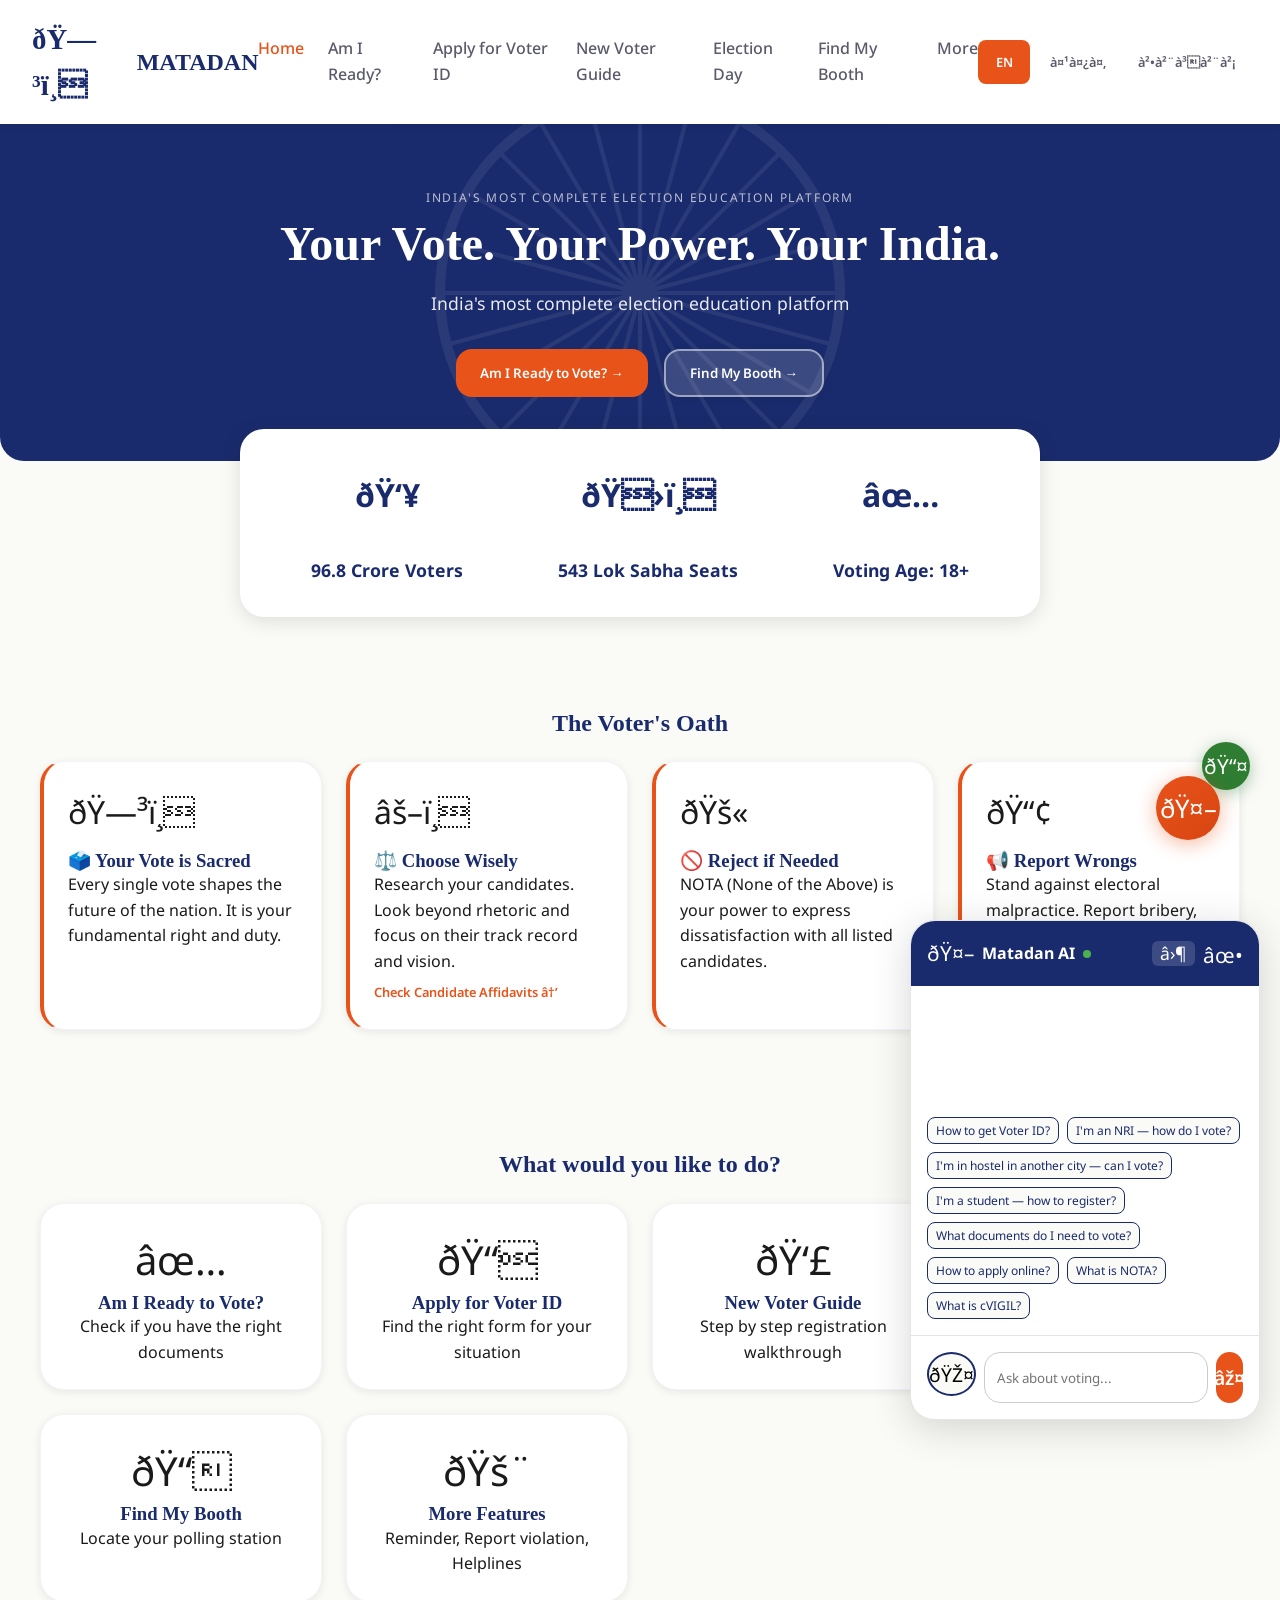
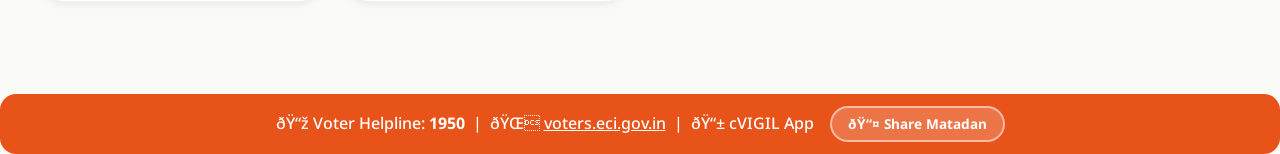
==== commit 3b5d998d: "feat: Top 10 bundle - Voice Input, Text-to-Speech, Share API, Accessibility 100" ====
--- a/matadan/index.html
+++ b/matadan/index.html
@@ -4,15 +4,15 @@
     <meta charset="UTF-8">
     <meta name="viewport" content="width=device-width, initial-scale=1.0">
     <title>Matadan | India's Complete Election Education Platform</title>
-    <meta name="description" content="Matadan helps Indian voters register, find their polling booth, understand the EVM & VVPAT, and get answers via AI — in English, Hindi and Kannada.">
+    <meta name="description" content="Matadan helps Indian voters register, find their polling booth, understand the EVM & VVPAT, and get answers via AI â€” in English, Hindi and Kannada.">
     <meta name="keywords" content="India election, voter registration, EPIC card, EVM, VVPAT, polling booth, voter ID, Form 6, 1950 helpline">
-    <meta name="author" content="Matadan — Google Prompt Wars 2">
+    <meta name="author" content="Matadan â€” Google Prompt Wars 2">
     <meta name="theme-color" content="#1A2B6D">
 
     <!-- Open Graph / Social sharing -->
     <meta property="og:type" content="website">
     <meta property="og:title" content="Matadan | India's Election Education Platform">
-    <meta property="og:description" content="Your AI-powered guide to voting in India. Register, locate your booth, and learn about EVM & VVPAT — in 3 languages.">
+    <meta property="og:description" content="Your AI-powered guide to voting in India. Register, locate your booth, and learn about EVM & VVPAT â€” in 3 languages.">
     <meta property="og:url" content="https://matadan-175321574215.asia-south1.run.app">
 
     <!-- Performance: preconnect to external origins -->
@@ -27,6 +27,15 @@
     <link rel="stylesheet" href="css/components.css">
     <link rel="stylesheet" href="css/animations.css">
     <link rel="stylesheet" href="css/responsive.css">
+
+    <!-- PWA -->
+    <link rel="manifest" href="/manifest.json">
+    <meta name="theme-color" content="#1A2B6D">
+    <meta name="mobile-web-app-capable" content="yes">
+    <meta name="apple-mobile-web-app-capable" content="yes">
+    <meta name="apple-mobile-web-app-status-bar-style" content="black-translucent">
+    <meta name="apple-mobile-web-app-title" content="Matadan">
+    <link rel="apple-touch-icon" href="/icons/icon-192.png">
 
     <!-- Environment Config -->
     <script src="js/env.js"></script>
@@ -35,10 +44,31 @@
 <!-- Skip to main content (accessibility) -->
 <a href="#home" class="sr-only" style="position:absolute;top:0;left:0;z-index:9999;background:var(--saffron);color:white;padding:0.5rem 1rem;">Skip to main content</a>
 
+<!-- PWA Install Banner -->
+<div id="pwaInstallBanner" style="display:none;position:fixed;bottom:80px;left:0;right:0;z-index:2000;justify-content:center;padding:0 1rem;">
+  <div style="background:var(--navy);color:white;padding:1rem 1.5rem;border-radius:16px;box-shadow:0 8px 32px rgba(0,0,0,0.2);display:flex;align-items:center;gap:1rem;max-width:500px;width:100%;">
+    <span style="font-size:2rem;">ðŸ—³ï¸</span>
+    <div style="flex:1;">
+      <div style="font-weight:700;font-size:0.95rem;">Install Matadan</div>
+      <div style="font-size:0.8rem;opacity:0.8;">Works offline â€” perfect for election day</div>
+    </div>
+    <button onclick="installPWA()" style="background:var(--saffron);color:white;border:none;padding:0.5rem 1rem;border-radius:8px;font-weight:700;cursor:pointer;font-size:0.85rem;">Install</button>
+    <button onclick="hidePWABanner()" style="background:rgba(255,255,255,0.15);color:white;border:none;padding:0.5rem;border-radius:8px;cursor:pointer;">âœ•</button>
+  </div>
+</div>
+
+<!-- Offline Banner -->
+<div id="offlineBanner" style="display:none;position:fixed;top:0;left:0;right:0;z-index:2001;justify-content:center;">
+  <div style="background:#E65100;color:white;padding:0.6rem 1.5rem;font-size:0.85rem;font-weight:600;display:flex;align-items:center;gap:0.5rem;width:100%;justify-content:center;">
+    <span>ðŸ“µ</span>
+    <span>You're offline â€” AI chatbot using preloaded answers. All other features available.</span>
+  </div>
+</div>
+
 <!-- NAVBAR -->
 <nav class="navbar" id="navbar">
   <div class="nav-logo">
-    <span style="font-size:1.8rem;">🗳️</span>
+    <span style="font-size:1.8rem;">ðŸ—³ï¸</span>
     MATADAN
   </div>
   <div class="nav-links">
@@ -52,13 +82,13 @@
   </div>
   <div class="lang-switcher">
     <button class="lang-btn ripple active" data-lang="en" onclick="setLanguage('en')">EN</button>
-    <button class="lang-btn ripple" data-lang="hi" onclick="setLanguage('hi')">हिं</button>
-    <button class="lang-btn ripple" data-lang="kn" onclick="setLanguage('kn')">ಕನ್ನಡ</button>
+    <button class="lang-btn ripple" data-lang="hi" onclick="setLanguage('hi')">à¤¹à¤¿à¤‚</button>
+    <button class="lang-btn ripple" data-lang="kn" onclick="setLanguage('kn')">à²•à²¨à³à²¨à²¡</button>
   </div>
 </nav>
 
 <!-- ===================== PAGE: HOME ===================== -->
-<div id="home" class="page-section">
+<div id="home" class="page-section" role="main" aria-label="Home page">
   <!-- Hero -->
   <div class="hero">
     <div class="ashoka-watermark"></div>
@@ -67,24 +97,24 @@
       <h1 data-i18n="hero_title">Your Vote. Your Power. Your India.</h1>
       <p data-i18n="hero_subtitle" style="font-size:1.1rem;opacity:0.9;margin-bottom:2rem;">India's most complete election education platform</p>
       <div class="hero-ctas">
-        <button class="btn-primary ripple" onclick="showPage('ready')" data-i18n="hero_cta_ready">Am I Ready to Vote? →</button>
-        <button class="btn-secondary ripple" onclick="showPage('booth')" data-i18n="hero_cta_booth" style="background:rgba(255,255,255,0.15);color:white;border:2px solid rgba(255,255,255,0.5);">Find My Booth →</button>
+        <button class="btn-primary ripple" onclick="showPage('ready')" data-i18n="hero_cta_ready" aria-label="Check if I am ready to vote">Am I Ready to Vote? â†’</button>
+        <button class="btn-secondary ripple" onclick="showPage('booth')" data-i18n="hero_cta_booth" style="background:rgba(255,255,255,0.15);color:white;border:2px solid rgba(255,255,255,0.5);" aria-label="Find my polling booth">Find My Booth â†’</button>
       </div>
     </div>
   </div>
 
   <!-- Stats Bar -->
-  <div class="stats-bar container">
+  <div class="stats-bar container" role="region" aria-label="Election statistics">
     <span>
-      <span class="stat-icon" style="font-size:2rem;">👥</span>
+      <span class="stat-icon" style="font-size:2rem;">ðŸ‘¥</span>
       <br><strong data-i18n="stats_voters">96.8 Crore Voters</strong>
     </span>
     <span>
-      <span class="stat-icon" style="font-size:2rem;">🏛️</span>
+      <span class="stat-icon" style="font-size:2rem;">ðŸ›ï¸</span>
       <br><strong data-i18n="stats_seats">543 Lok Sabha Seats</strong>
     </span>
     <span>
-      <span class="stat-icon" style="font-size:2rem;">✅</span>
+      <span class="stat-icon" style="font-size:2rem;">âœ…</span>
       <br><strong data-i18n="stats_age">Voting Age: 18+</strong>
     </span>
   </div>
@@ -94,26 +124,26 @@
     <h2 class="text-center mb-6" data-i18n="voters_code_title">The Voter's Oath</h2>
     <div class="cards-grid animate-stagger">
       <div class="code-card animate-on-scroll">
-        <div class="code-card-icon">🗳️</div>
+        <div class="code-card-icon">ðŸ—³ï¸</div>
         <h3 data-i18n="code_1_title">Your Vote is Sacred</h3>
         <p data-i18n="code_1_desc">Every single vote shapes the future of the nation. It is your fundamental right and duty under Article 326 of the Constitution.</p>
       </div>
       <div class="code-card animate-on-scroll">
-        <div class="code-card-icon">⚖️</div>
+        <div class="code-card-icon">âš–ï¸</div>
         <h3 data-i18n="code_2_title">Choose Wisely</h3>
         <p data-i18n="code_2_desc">Research your candidates. Check their track record and background.</p>
-        <a href="https://affidavit.eci.gov.in" target="_blank" style="font-size:0.8rem;color:var(--saffron);font-weight:600;margin-top:0.5rem;display:inline-block;">Check Candidate Affidavits →</a>
+        <a href="https://affidavit.eci.gov.in" target="_blank" style="font-size:0.8rem;color:var(--saffron);font-weight:600;margin-top:0.5rem;display:inline-block;">Check Candidate Affidavits â†’</a>
       </div>
       <div class="code-card animate-on-scroll">
-        <div class="code-card-icon">🚫</div>
+        <div class="code-card-icon">ðŸš«</div>
         <h3 data-i18n="code_3_title">Reject if Needed</h3>
         <p data-i18n="code_3_desc">NOTA (None of the Above) is your constitutional right to reject all candidates. It is the last button on the EVM.</p>
       </div>
       <div class="code-card animate-on-scroll">
-        <div class="code-card-icon">📢</div>
+        <div class="code-card-icon">ðŸ“¢</div>
         <h3 data-i18n="code_4_title">Report Wrongs</h3>
         <p data-i18n="code_4_desc">Stand against electoral malpractice. Report bribery or intimidation via cVIGIL app or call 1950.</p>
-        <a href="https://play.google.com/store/apps/details?id=in.nic.eci.cvigil" target="_blank" style="font-size:0.8rem;color:var(--saffron);font-weight:600;margin-top:0.5rem;display:inline-block;">Get cVIGIL App →</a>
+        <a href="https://play.google.com/store/apps/details?id=in.nic.eci.cvigil" target="_blank" style="font-size:0.8rem;color:var(--saffron);font-weight:600;margin-top:0.5rem;display:inline-block;">Get cVIGIL App â†’</a>
       </div>
     </div>
   </section>
@@ -123,32 +153,32 @@
     <h2 class="text-center mb-6">What would you like to do?</h2>
     <div class="cards-grid animate-stagger">
       <div class="nav-card animate-on-scroll" onclick="showPage('ready')">
-        <span style="font-size:2.5rem;">✅</span>
+        <span style="font-size:2.5rem;" aria-hidden="true">âœ…</span>
         <h3>Am I Ready to Vote?</h3>
         <p>Check if you have the right documents</p>
       </div>
       <div class="nav-card animate-on-scroll" onclick="showPage('apply')">
-        <span style="font-size:2.5rem;">📝</span>
+        <span style="font-size:2.5rem;" aria-hidden="true">ðŸ“</span>
         <h3>Apply for Voter ID</h3>
         <p>Find the right form for your situation</p>
       </div>
       <div class="nav-card animate-on-scroll" onclick="showPage('walkthrough')">
-        <span style="font-size:2.5rem;">👣</span>
+        <span style="font-size:2.5rem;" aria-hidden="true">ðŸ‘£</span>
         <h3>New Voter Guide</h3>
         <p>Step by step registration walkthrough</p>
       </div>
       <div class="nav-card animate-on-scroll" onclick="showPage('journey')">
-        <span style="font-size:2.5rem;">🗳️</span>
+        <span style="font-size:2.5rem;" aria-hidden="true">ðŸ—³ï¸</span>
         <h3>Election Day Journey</h3>
         <p>What happens at the polling booth</p>
       </div>
       <div class="nav-card animate-on-scroll" onclick="showPage('booth')">
-        <span style="font-size:2.5rem;">📍</span>
+        <span style="font-size:2.5rem;" aria-hidden="true">ðŸ“</span>
         <h3>Find My Booth</h3>
         <p>Locate your polling station</p>
       </div>
       <div class="nav-card animate-on-scroll" onclick="showPage('more')">
-        <span style="font-size:2.5rem;">🚨</span>
+        <span style="font-size:2.5rem;" aria-hidden="true">ðŸš¨</span>
         <h3>More Features</h3>
         <p>Reminder, Report violation, Helplines</p>
       </div>
@@ -156,8 +186,9 @@
   </section>
 
   <!-- Helpline Strip -->
-  <div class="helpline-strip">
-    📞 Voter Helpline: <strong>1950</strong> &nbsp;|&nbsp; 🌐 <a href="https://voters.eci.gov.in" target="_blank">voters.eci.gov.in</a> &nbsp;|&nbsp; 📱 cVIGIL App
+  <div class="helpline-strip" style="display:flex;align-items:center;justify-content:center;flex-wrap:wrap;gap:1rem;">
+    <span>ðŸ“ž Voter Helpline: <strong>1950</strong> &nbsp;|&nbsp; ðŸŒ <a href="https://voters.eci.gov.in" target="_blank">voters.eci.gov.in</a> &nbsp;|&nbsp; ðŸ“± cVIGIL App</span>
+    <button onclick="shareMatadan()" aria-label="Share Matadan app" style="background:rgba(255,255,255,0.2);color:white;border:2px solid rgba(255,255,255,0.5);padding:0.4rem 1rem;border-radius:20px;font-weight:700;font-size:0.85rem;cursor:pointer;display:inline-flex;align-items:center;gap:0.4rem;">ðŸ“¤ Share Matadan</button>
   </div>
 </div>
 
@@ -170,11 +201,11 @@
     <!-- Step 1 -->
     <div id="ready-step1" style="max-width:600px;margin:0 auto;text-align:center;">
       <div class="card" style="padding:2.5rem;">
-        <span style="font-size:4rem;color:var(--navy);">🪪</span>
+        <span style="font-size:4rem;color:var(--navy);">ðŸªª</span>
         <h3 class="mb-6 mt-4" data-i18n="ready_q1">Do you have your Voter ID (EPIC card)?</h3>
         <div class="flex gap-4 justify-center">
-          <button class="btn-primary ripple" style="min-width:120px;" onclick="handleReadyYes()" data-i18n="ready_yes">YES ✅</button>
-          <button class="btn-secondary ripple" style="min-width:120px;border:2px solid var(--error);color:var(--error);" onclick="handleReadyNo()" data-i18n="ready_no">NO ❌</button>
+          <button class="btn-primary ripple" style="min-width:120px;" onclick="handleReadyYes()" data-i18n="ready_yes">YES âœ…</button>
+          <button class="btn-secondary ripple" style="min-width:120px;border:2px solid var(--error);color:var(--error);" onclick="handleReadyNo()" data-i18n="ready_no">NO âŒ</button>
         </div>
       </div>
     </div>
@@ -182,12 +213,12 @@
     <!-- Success -->
     <div id="ready-success" style="display:none;max-width:600px;margin:0 auto;text-align:center;">
       <div class="card" style="padding:2.5rem;border:2px solid var(--green);">
-        <span style="font-size:4rem;">✅</span>
-        <h3 class="mb-4 mt-4" style="color:var(--green);" data-i18n="ready_success_title">You're ready to vote! 🎉</h3>
+        <span style="font-size:4rem;">âœ…</span>
+        <h3 class="mb-4 mt-4" style="color:var(--green);" data-i18n="ready_success_title">You're ready to vote! ðŸŽ‰</h3>
         <p data-i18n="ready_success_desc">Your EPIC card is the primary document needed at the polling station.</p>
         <div class="flex gap-4 justify-center mt-6" style="flex-wrap:wrap;">
-          <button class="btn-primary ripple" onclick="showPage('booth')">📍 Find My Booth</button>
-          <button class="btn-secondary ripple" onclick="showPage('journey')">🗳️ Election Day Journey</button>
+          <button class="btn-primary ripple" onclick="showPage('booth')">ðŸ“ Find My Booth</button>
+          <button class="btn-secondary ripple" onclick="showPage('journey')">ðŸ—³ï¸ Election Day Journey</button>
         </div>
         <button onclick="resetReady()" style="margin-top:1rem;color:var(--text-secondary);font-size:0.85rem;text-decoration:underline;background:none;border:none;cursor:pointer;">Start Over</button>
       </div>
@@ -197,38 +228,38 @@
     <div id="ready-no-epic" style="display:none;max-width:700px;margin:0 auto;">
       <div class="card" style="padding:2rem;">
         <div class="text-center mb-4">
-          <span style="font-size:3rem;">ℹ️</span>
+          <span style="font-size:3rem;">â„¹ï¸</span>
           <h3 class="mt-2" data-i18n="ready_no_epic_title">Don't have an EPIC card?</h3>
           <p style="color:var(--text-secondary);" data-i18n="ready_no_epic_desc">You can still vote with any of these 12 ECI-approved alternate documents:</p>
         </div>
         <ul style="display:grid;grid-template-columns:1fr 1fr;gap:0.75rem;list-style:none;padding:0;margin-bottom:1.5rem;">
-          <li class="flex items-center gap-2"><span style="color:var(--green);font-size:1.2rem;">✅</span>Aadhaar Card</li>
-          <li class="flex items-center gap-2"><span style="color:var(--green);font-size:1.2rem;">✅</span>Passport</li>
-          <li class="flex items-center gap-2"><span style="color:var(--green);font-size:1.2rem;">✅</span>Driving License</li>
-          <li class="flex items-center gap-2"><span style="color:var(--green);font-size:1.2rem;">✅</span>PAN Card</li>
-          <li class="flex items-center gap-2"><span style="color:var(--green);font-size:1.2rem;">✅</span>MNREGA Job Card</li>
-          <li class="flex items-center gap-2"><span style="color:var(--green);font-size:1.2rem;">✅</span>Bank Passbook with Photo</li>
-          <li class="flex items-center gap-2"><span style="color:var(--green);font-size:1.2rem;">✅</span>Health Insurance Smart Card</li>
-          <li class="flex items-center gap-2"><span style="color:var(--green);font-size:1.2rem;">✅</span>Pension Document with Photo</li>
-          <li class="flex items-center gap-2"><span style="color:var(--green);font-size:1.2rem;">✅</span>NPR Smart Card</li>
-          <li class="flex items-center gap-2"><span style="color:var(--green);font-size:1.2rem;">✅</span>Govt Employee ID Card</li>
-          <li class="flex items-center gap-2"><span style="color:var(--green);font-size:1.2rem;">✅</span>MP/MLA/MLC Identity Card</li>
-          <li class="flex items-center gap-2"><span style="color:var(--green);font-size:1.2rem;">✅</span>Official Identity Document</li>
+          <li class="flex items-center gap-2"><span style="color:var(--green);font-size:1.2rem;">âœ…</span>Aadhaar Card</li>
+          <li class="flex items-center gap-2"><span style="color:var(--green);font-size:1.2rem;">âœ…</span>Passport</li>
+          <li class="flex items-center gap-2"><span style="color:var(--green);font-size:1.2rem;">âœ…</span>Driving License</li>
+          <li class="flex items-center gap-2"><span style="color:var(--green);font-size:1.2rem;">âœ…</span>PAN Card</li>
+          <li class="flex items-center gap-2"><span style="color:var(--green);font-size:1.2rem;">âœ…</span>MNREGA Job Card</li>
+          <li class="flex items-center gap-2"><span style="color:var(--green);font-size:1.2rem;">âœ…</span>Bank Passbook with Photo</li>
+          <li class="flex items-center gap-2"><span style="color:var(--green);font-size:1.2rem;">âœ…</span>Health Insurance Smart Card</li>
+          <li class="flex items-center gap-2"><span style="color:var(--green);font-size:1.2rem;">âœ…</span>Pension Document with Photo</li>
+          <li class="flex items-center gap-2"><span style="color:var(--green);font-size:1.2rem;">âœ…</span>NPR Smart Card</li>
+          <li class="flex items-center gap-2"><span style="color:var(--green);font-size:1.2rem;">âœ…</span>Govt Employee ID Card</li>
+          <li class="flex items-center gap-2"><span style="color:var(--green);font-size:1.2rem;">âœ…</span>MP/MLA/MLC Identity Card</li>
+          <li class="flex items-center gap-2"><span style="color:var(--green);font-size:1.2rem;">âœ…</span>Official Identity Document</li>
         </ul>
         <div style="background:var(--bg);padding:1.25rem;border-radius:var(--radius-md);text-align:center;border:1px solid var(--saffron);margin-top:1rem;">
           <p style="font-weight:600;margin-bottom:0.75rem;">Don't have any of these documents? Apply for Voter ID:</p>
           <div style="display:grid;grid-template-columns:1fr 1fr;gap:0.75rem;margin-bottom:1rem;">
             <button class="btn-primary ripple" style="font-size:0.8rem;padding:0.6rem;" onclick="showPage('apply');setTimeout(()=>{document.querySelectorAll('.form-card')[0].click()},300);">
-              🆕 New Indian Voter<br><span style="font-size:0.7rem;opacity:0.85;">(Form 6 — First time, 18+)</span>
+              ðŸ†• New Indian Voter<br><span style="font-size:0.7rem;opacity:0.85;">(Form 6 â€” First time, 18+)</span>
             </button>
             <button class="btn-secondary ripple" style="font-size:0.8rem;padding:0.6rem;border:2px solid var(--navy);" onclick="showPage('apply');setTimeout(()=>{document.querySelectorAll('.form-card')[1].click()},300);">
-              ✈️ NRI Voter<br><span style="font-size:0.7rem;opacity:0.75;">(Form 6A — Indian citizens abroad)</span>
+              âœˆï¸ NRI Voter<br><span style="font-size:0.7rem;opacity:0.75;">(Form 6A â€” Indian citizens abroad)</span>
             </button>
             <button class="btn-secondary ripple" style="font-size:0.8rem;padding:0.6rem;border:2px solid var(--green);" onclick="showPage('apply');setTimeout(()=>{document.querySelectorAll('.form-card')[2].click()},300);">
-              🏠 Changed Address<br><span style="font-size:0.7rem;opacity:0.75;">(Form 8A)</span>
+              ðŸ  Changed Address<br><span style="font-size:0.7rem;opacity:0.75;">(Form 8A)</span>
             </button>
             <button class="btn-secondary ripple" style="font-size:0.8rem;padding:0.6rem;border:2px solid #6A1B9A;" onclick="showPage('apply');">
-              ✏️ Fix My Details<br><span style="font-size:0.7rem;opacity:0.75;">(Form 8 — Corrections)</span>
+              âœï¸ Fix My Details<br><span style="font-size:0.7rem;opacity:0.75;">(Form 8 â€” Corrections)</span>
             </button>
           </div>
           <p style="font-size:0.8rem;color:var(--text-secondary);">Not sure which form?<br>Call <strong>1950</strong> or visit <a href="https://voters.eci.gov.in" target="_blank">voters.eci.gov.in</a></p>
@@ -248,86 +279,86 @@
       <!-- Form 6 -->
       <div class="form-card animate-on-scroll" onclick="toggleForm(this)" style="border-left:4px solid var(--saffron);">
         <div class="form-card-header">
-          <div class="form-card-icon">🆕</div>
+          <div class="form-card-icon">ðŸ†•</div>
           <div><h3 data-i18n="form6_title">New Voter (Indian Citizen, 18+)</h3><p style="color:var(--text-secondary);font-size:0.85rem;">First time registration</p></div>
           <div class="form-badge" style="background:var(--saffron);color:white;">Form 6</div>
-          <span class="expand-icon">▼</span>
+          <span class="expand-icon">â–¼</span>
         </div>
         <div class="form-card-content">
           <p style="font-weight:600;margin-bottom:0.5rem;">Documents needed:</p>
-          <ul><li>✓ Passport size photograph</li><li>✓ Proof of Age (Birth Certificate / 10th Marksheet)</li><li>✓ Proof of Residence (Aadhaar / Utility Bill)</li></ul>
-          <button class="btn-primary ripple" style="width:100%;margin-top:1rem;" onclick="window.open('https://voters.eci.gov.in/','_blank')" data-i18n="apply_btn">Apply Online at voters.eci.gov.in →</button>
+          <ul><li>âœ“ Passport size photograph</li><li>âœ“ Proof of Age (Birth Certificate / 10th Marksheet)</li><li>âœ“ Proof of Residence (Aadhaar / Utility Bill)</li></ul>
+          <button class="btn-primary ripple" style="width:100%;margin-top:1rem;" onclick="window.open('https://voters.eci.gov.in/','_blank')" data-i18n="apply_btn">Apply Online at voters.eci.gov.in â†’</button>
           <p style="font-size:0.8rem;color:var(--text-secondary);margin-top:0.5rem;text-align:center;">Helpline: <strong>1950</strong></p>
         </div>
       </div>
       <!-- Form 6A -->
       <div class="form-card animate-on-scroll" onclick="toggleForm(this)" style="border-left:4px solid var(--navy);">
         <div class="form-card-header">
-          <div class="form-card-icon">✈️</div>
+          <div class="form-card-icon">âœˆï¸</div>
           <div><h3 data-i18n="form6a_title">NRI Voter</h3><p style="color:var(--text-secondary);font-size:0.85rem;">Indian citizens living abroad</p></div>
           <div class="form-badge" style="background:var(--navy);color:white;">Form 6A</div>
-          <span class="expand-icon">▼</span>
+          <span class="expand-icon">â–¼</span>
         </div>
         <div class="form-card-content">
           <p style="font-weight:600;margin-bottom:0.5rem;">Documents needed:</p>
-          <ul><li>✓ Valid Indian Passport (mandatory)</li><li>✓ Overseas address proof</li><li>✓ Recent passport-size photo</li></ul>
-          <button class="btn-primary ripple" style="width:100%;margin-top:1rem;" onclick="window.open('https://voters.eci.gov.in/','_blank')" data-i18n="apply_btn">Apply Online at voters.eci.gov.in →</button>
+          <ul><li>âœ“ Valid Indian Passport (mandatory)</li><li>âœ“ Overseas address proof</li><li>âœ“ Recent passport-size photo</li></ul>
+          <button class="btn-primary ripple" style="width:100%;margin-top:1rem;" onclick="window.open('https://voters.eci.gov.in/','_blank')" data-i18n="apply_btn">Apply Online at voters.eci.gov.in â†’</button>
           <p style="font-size:0.8rem;color:var(--text-secondary);margin-top:0.5rem;text-align:center;">Helpline: <strong>1950</strong></p>
         </div>
       </div>
       <!-- Form 8A -->
       <div class="form-card animate-on-scroll" onclick="toggleForm(this)" style="border-left:4px solid var(--green);">
         <div class="form-card-header">
-          <div class="form-card-icon">🏠</div>
+          <div class="form-card-icon">ðŸ </div>
           <div><h3 data-i18n="form8a_title">Changed Address</h3><p style="color:var(--text-secondary);font-size:0.85rem;">Shifted within or outside constituency</p></div>
           <div class="form-badge" style="background:var(--green);color:white;">Form 8A</div>
-          <span class="expand-icon">▼</span>
+          <span class="expand-icon">â–¼</span>
         </div>
         <div class="form-card-content">
           <p style="font-weight:600;margin-bottom:0.5rem;">Documents needed:</p>
-          <ul><li>✓ Current EPIC card details</li><li>✓ New Address Proof (Aadhaar / Utility Bill)</li></ul>
-          <button class="btn-primary ripple" style="width:100%;margin-top:1rem;" onclick="window.open('https://voters.eci.gov.in/','_blank')" data-i18n="apply_btn">Apply Online at voters.eci.gov.in →</button>
+          <ul><li>âœ“ Current EPIC card details</li><li>âœ“ New Address Proof (Aadhaar / Utility Bill)</li></ul>
+          <button class="btn-primary ripple" style="width:100%;margin-top:1rem;" onclick="window.open('https://voters.eci.gov.in/','_blank')" data-i18n="apply_btn">Apply Online at voters.eci.gov.in â†’</button>
           <p style="font-size:0.8rem;color:var(--text-secondary);margin-top:0.5rem;text-align:center;">Helpline: <strong>1950</strong></p>
         </div>
       </div>
       <!-- Form 8 -->
       <div class="form-card animate-on-scroll" onclick="toggleForm(this)" style="border-left:4px solid #6A1B9A;">
         <div class="form-card-header">
-          <div class="form-card-icon">✏️</div>
+          <div class="form-card-icon">âœï¸</div>
           <div><h3 data-i18n="form8_title">Correction in Voter ID</h3><p style="color:var(--text-secondary);font-size:0.85rem;">Fix name, DOB, photo errors</p></div>
           <div class="form-badge" style="background:#6A1B9A;color:white;">Form 8</div>
-          <span class="expand-icon">▼</span>
+          <span class="expand-icon">â–¼</span>
         </div>
         <div class="form-card-content">
           <p style="font-weight:600;margin-bottom:0.5rem;">Documents needed:</p>
-          <ul><li>✓ Existing Voter ID</li><li>✓ Supporting document for correction</li></ul>
-          <button class="btn-primary ripple" style="width:100%;margin-top:1rem;" onclick="window.open('https://voters.eci.gov.in/','_blank')" data-i18n="apply_btn">Apply Online at voters.eci.gov.in →</button>
+          <ul><li>âœ“ Existing Voter ID</li><li>âœ“ Supporting document for correction</li></ul>
+          <button class="btn-primary ripple" style="width:100%;margin-top:1rem;" onclick="window.open('https://voters.eci.gov.in/','_blank')" data-i18n="apply_btn">Apply Online at voters.eci.gov.in â†’</button>
           <p style="font-size:0.8rem;color:var(--text-secondary);margin-top:0.5rem;text-align:center;">Helpline: <strong>1950</strong></p>
         </div>
       </div>
       <!-- Form 6B -->
       <div class="form-card animate-on-scroll" onclick="toggleForm(this)" style="border-left:4px solid #00695C;">
         <div class="form-card-header">
-          <div class="form-card-icon">🌍</div>
+          <div class="form-card-icon">ðŸŒ</div>
           <div><h3 data-i18n="form6b_title">Overseas Elector</h3><p style="color:var(--text-secondary);font-size:0.85rem;">Overseas Indian citizens</p></div>
           <div class="form-badge" style="background:#00695C;color:white;">Form 6B</div>
-          <span class="expand-icon">▼</span>
+          <span class="expand-icon">â–¼</span>
         </div>
         <div class="form-card-content">
           <p style="font-weight:600;margin-bottom:0.5rem;">Documents needed:</p>
-          <ul><li>✓ Indian Passport</li><li>✓ Declaration of overseas address</li><li>✓ Photo</li></ul>
-          <button class="btn-primary ripple" style="width:100%;margin-top:1rem;" onclick="window.open('https://voters.eci.gov.in/','_blank')" data-i18n="apply_btn">Apply Online at voters.eci.gov.in →</button>
+          <ul><li>âœ“ Indian Passport</li><li>âœ“ Declaration of overseas address</li><li>âœ“ Photo</li></ul>
+          <button class="btn-primary ripple" style="width:100%;margin-top:1rem;" onclick="window.open('https://voters.eci.gov.in/','_blank')" data-i18n="apply_btn">Apply Online at voters.eci.gov.in â†’</button>
           <p style="font-size:0.8rem;color:var(--text-secondary);margin-top:0.5rem;text-align:center;">Helpline: <strong>1950</strong></p>
         </div>
       </div>
 
       <!-- Voter's Code Reminder at bottom of Apply -->
       <div class="voters-code-reminder animate-on-scroll">
-        <span style="font-size:2rem;">🗳️</span>
+        <span style="font-size:2rem;">ðŸ—³ï¸</span>
         <div>
-          <h3>Now that you're registered — use your vote wisely.</h3>
+          <h3>Now that you're registered â€” use your vote wisely.</h3>
           <p style="color:var(--text-secondary);margin-top:0.25rem;">Every vote counts. Choose a candidate based on merit, not pressure.</p>
-          <a href="https://affidavit.eci.gov.in" target="_blank" style="font-size:0.85rem;color:var(--saffron);font-weight:600;margin-top:0.5rem;display:inline-block;">Check Candidate Affidavits at affidavit.eci.gov.in →</a>
+          <a href="https://affidavit.eci.gov.in" target="_blank" style="font-size:0.85rem;color:var(--saffron);font-weight:600;margin-top:0.5rem;display:inline-block;">Check Candidate Affidavits at affidavit.eci.gov.in â†’</a>
         </div>
       </div>
     </div>
@@ -363,108 +394,108 @@
       <div class="stepper-wrapper" id="stepperWrapper">
         <!-- Step 1 -->
         <div class="step-card">
-          <div class="step-icon">📋</div>
+          <div class="step-icon">ðŸ“‹</div>
           <div class="step-number-badge">Step 1 of 5</div>
           <h3 data-i18n="step1_title">Register Online</h3>
           <p data-i18n="step1_desc">Choose your category and fill the right form at <a href="https://voters.eci.gov.in" target="_blank" style="color:var(--saffron);font-weight:600;">voters.eci.gov.in</a></p>
           <!-- Voter category tabs -->
           <div style="display:grid;grid-template-columns:1fr 1fr;gap:0.6rem;margin:1rem 0;">
             <div style="background:#FFF3E0;border:2px solid var(--saffron);border-radius:10px;padding:0.75rem;text-align:center;">
-              <div style="font-size:1.4rem;">🆕</div>
+              <div style="font-size:1.4rem;">ðŸ†•</div>
               <strong style="font-size:0.85rem;color:var(--navy);">New Indian Voter</strong>
               <div style="font-size:0.75rem;color:var(--text-secondary);margin-top:0.2rem;">Indian citizen, 18+, first time</div>
               <div style="background:var(--saffron);color:white;border-radius:6px;padding:0.2rem 0.5rem;font-size:0.75rem;font-weight:700;margin-top:0.4rem;display:inline-block;">Form 6</div>
             </div>
             <div style="background:#E8EAF6;border:2px solid var(--navy);border-radius:10px;padding:0.75rem;text-align:center;">
-              <div style="font-size:1.4rem;">✈️</div>
+              <div style="font-size:1.4rem;">âœˆï¸</div>
               <strong style="font-size:0.85rem;color:var(--navy);">NRI Voter</strong>
               <div style="font-size:0.75rem;color:var(--text-secondary);margin-top:0.2rem;">Indian citizen living abroad</div>
               <div style="background:var(--navy);color:white;border-radius:6px;padding:0.2rem 0.5rem;font-size:0.75rem;font-weight:700;margin-top:0.4rem;display:inline-block;">Form 6A</div>
             </div>
             <div style="background:#E8F5E9;border:2px solid var(--green);border-radius:10px;padding:0.75rem;text-align:center;">
-              <div style="font-size:1.4rem;">🏠</div>
+              <div style="font-size:1.4rem;">ðŸ </div>
               <strong style="font-size:0.85rem;color:var(--navy);">Changed Address</strong>
               <div style="font-size:0.75rem;color:var(--text-secondary);margin-top:0.2rem;">Shifted to a new constituency</div>
               <div style="background:var(--green);color:white;border-radius:6px;padding:0.2rem 0.5rem;font-size:0.75rem;font-weight:700;margin-top:0.4rem;display:inline-block;">Form 8A</div>
             </div>
             <div style="background:#F3E5F5;border:2px solid #6A1B9A;border-radius:10px;padding:0.75rem;text-align:center;">
-              <div style="font-size:1.4rem;">✏️</div>
+              <div style="font-size:1.4rem;">âœï¸</div>
               <strong style="font-size:0.85rem;color:var(--navy);">Fix My Details</strong>
               <div style="font-size:0.75rem;color:var(--text-secondary);margin-top:0.2rem;">Name, DOB, photo errors</div>
               <div style="background:#6A1B9A;color:white;border-radius:6px;padding:0.2rem 0.5rem;font-size:0.75rem;font-weight:700;margin-top:0.4rem;display:inline-block;">Form 8</div>
             </div>
           </div>
           <div class="step-info-box">
-            <p>📋 You need: Age proof + Address proof + Photo</p>
-            <p>⏱️ Takes about 10-15 minutes</p>
-            <p>💰 Completely free!</p>
-          </div>
-          <a href="https://voters.eci.gov.in" target="_blank" class="btn-primary ripple mt-4" style="display:inline-flex;">Go to voters.eci.gov.in →</a>
+            <p>ðŸ“‹ You need: Age proof + Address proof + Photo</p>
+            <p>â±ï¸ Takes about 10-15 minutes</p>
+            <p>ðŸ’° Completely free!</p>
+          </div>
+          <a href="https://voters.eci.gov.in" target="_blank" class="btn-primary ripple mt-4" style="display:inline-flex;">Go to voters.eci.gov.in â†’</a>
         </div>
         <!-- Step 2 -->
         <div class="step-card">
-          <div class="step-icon">🔍</div>
+          <div class="step-icon">ðŸ”</div>
           <div class="step-number-badge">Step 2 of 5</div>
           <h3 data-i18n="step2_title">Verify Your Details</h3>
           <p data-i18n="step2_desc">Check SMS confirmation. Verify your name appears on the electoral roll.</p>
           <div class="step-info-box">
-            <p>📱 You'll receive an SMS after submission</p>
-            <p>🔎 Search your name on electoralsearch.eci.gov.in</p>
-            <p>⏳ Verification takes 2-4 weeks</p>
-          </div>
-          <a href="https://electoralsearch.eci.gov.in" target="_blank" class="btn-primary ripple mt-4" style="display:inline-flex;">Check Electoral Roll →</a>
+            <p>ðŸ“± You'll receive an SMS after submission</p>
+            <p>ðŸ”Ž Search your name on electoralsearch.eci.gov.in</p>
+            <p>â³ Verification takes 2-4 weeks</p>
+          </div>
+          <a href="https://electoralsearch.eci.gov.in" target="_blank" class="btn-primary ripple mt-4" style="display:inline-flex;">Check Electoral Roll â†’</a>
         </div>
         <!-- Step 3 -->
         <div class="step-card">
-          <div class="step-icon">📥</div>
+          <div class="step-icon">ðŸ“¥</div>
           <div class="step-number-badge">Step 3 of 5</div>
           <h3 data-i18n="step3_title">Get Your Voter ID</h3>
           <p data-i18n="step3_desc">Download e-EPIC (digital Voter ID) from NVSP portal or receive physical card by post.</p>
           <div class="step-info-box">
-            <p>📱 e-EPIC = digital voter ID on your phone</p>
-            <p>📮 Physical card arrives by post in 4-6 weeks</p>
-            <p>✅ Both are equally valid at polling booth</p>
-          </div>
-          <a href="https://nvsp.in" target="_blank" class="btn-primary ripple mt-4" style="display:inline-flex;">Download e-EPIC →</a>
+            <p>ðŸ“± e-EPIC = digital voter ID on your phone</p>
+            <p>ðŸ“® Physical card arrives by post in 4-6 weeks</p>
+            <p>âœ… Both are equally valid at polling booth</p>
+          </div>
+          <a href="https://nvsp.in" target="_blank" class="btn-primary ripple mt-4" style="display:inline-flex;">Download e-EPIC â†’</a>
         </div>
         <!-- Step 4 -->
         <div class="step-card">
-          <div class="step-icon">🗳️</div>
+          <div class="step-icon">ðŸ—³ï¸</div>
           <div class="step-number-badge">Step 4 of 5</div>
           <h3 data-i18n="step4_title">Know Your EVM & NOTA</h3>
-          <p data-i18n="step4_desc">The Electronic Voting Machine is simple — just press the button next to your candidate.</p>
+          <p data-i18n="step4_desc">The Electronic Voting Machine is simple â€” just press the button next to your candidate.</p>
           <div class="evm-explainer">
             <div class="evm-box">
-              <div class="evm-row"><div class="evm-candidate">Candidate A ✦ Party</div><div class="evm-btn-demo pulse-btn"></div></div>
-              <div class="evm-row"><div class="evm-candidate">Candidate B ✦ Party</div><div class="evm-btn-demo"></div></div>
-              <div class="evm-row nota-row"><div class="evm-candidate">🚫 NOTA</div><div class="evm-btn-demo nota-btn"></div></div>
+              <div class="evm-row"><div class="evm-candidate">Candidate A âœ¦ Party</div><div class="evm-btn-demo pulse-btn"></div></div>
+              <div class="evm-row"><div class="evm-candidate">Candidate B âœ¦ Party</div><div class="evm-btn-demo"></div></div>
+              <div class="evm-row nota-row"><div class="evm-candidate">ðŸš« NOTA</div><div class="evm-btn-demo nota-btn"></div></div>
             </div>
             <div class="evm-labels">
-              <p>🔵 Blue button = cast your vote</p>
-              <p>🔴 Red light + Beep = vote confirmed</p>
-              <p>🚫 NOTA = last button, reject all candidates</p>
+              <p>ðŸ”µ Blue button = cast your vote</p>
+              <p>ðŸ”´ Red light + Beep = vote confirmed</p>
+              <p>ðŸš« NOTA = last button, reject all candidates</p>
             </div>
           </div>
         </div>
         <!-- Step 5 -->
         <div class="step-card">
-          <div class="step-icon">✅</div>
+          <div class="step-icon">âœ…</div>
           <div class="step-number-badge">Step 5 of 5</div>
           <h3 data-i18n="step5_title">You're Ready!</h3>
           <p data-i18n="step5_desc">You're now a registered voter. Your vote is your voice. Use it wisely.</p>
           <!-- Voter's Code reminder at end of walkthrough -->
           <div class="voters-code-reminder" style="margin-top:1.5rem;">
-            <span style="font-size:2rem;">🗳️</span>
+            <span style="font-size:2rem;">ðŸ—³ï¸</span>
             <div>
               <h3>The Voter's Oath</h3>
               <p style="color:var(--text-secondary);margin-top:0.25rem;">Vote Sacred. Choose Wisely. Reject if Needed. Report Wrongs.</p>
-              <a href="https://affidavit.eci.gov.in" target="_blank" style="font-size:0.85rem;color:var(--saffron);font-weight:600;margin-top:0.5rem;display:inline-block;">Check Candidate Affidavits →</a>
+              <a href="https://affidavit.eci.gov.in" target="_blank" style="font-size:0.85rem;color:var(--saffron);font-weight:600;margin-top:0.5rem;display:inline-block;">Check Candidate Affidavits â†’</a>
             </div>
           </div>
           <div style="display:flex;gap:1rem;flex-wrap:wrap;justify-content:center;margin-top:1.5rem;">
-            <button class="btn-primary ripple" onclick="showPage('booth')">📍 Find My Booth</button>
-            <button class="btn-secondary ripple" onclick="showPage('more')">⏰ Set Reminder</button>
-            <button class="btn-secondary ripple" onclick="showPage('journey')">🗳️ Election Day Journey</button>
+            <button class="btn-primary ripple" onclick="showPage('booth')">ðŸ“ Find My Booth</button>
+            <button class="btn-secondary ripple" onclick="showPage('more')">â° Set Reminder</button>
+            <button class="btn-secondary ripple" onclick="showPage('journey')">ðŸ—³ï¸ Election Day Journey</button>
           </div>
         </div>
       </div>
@@ -472,8 +503,8 @@
 
     <!-- Stepper controls -->
     <div class="stepper-controls">
-      <button class="btn-secondary ripple" id="backStepBtn" style="display:none;">← Back</button>
-      <button class="btn-primary ripple" id="nextStepBtn">Next Step →</button>
+      <button class="btn-secondary ripple" id="backStepBtn" style="display:none;">â† Back</button>
+      <button class="btn-primary ripple" id="nextStepBtn">Next Step â†’</button>
     </div>
   </section>
 </div>
@@ -486,7 +517,7 @@
     <div class="timeline" id="electionTimeline">
       <div class="timeline-line-draw"></div>
       <div class="timeline-item animate-on-scroll">
-        <div class="timeline-icon" style="background:var(--saffron);color:white;">🌅</div>
+        <div class="timeline-icon" style="background:var(--saffron);color:white;">ðŸŒ…</div>
         <div class="timeline-content">
           <span class="timeline-time">7:00 AM</span>
           <h3 data-i18n="j1_title">Polling Booth Opens</h3>
@@ -494,46 +525,46 @@
         </div>
       </div>
       <div class="timeline-item animate-on-scroll">
-        <div class="timeline-icon">📋</div>
+        <div class="timeline-icon">ðŸ“‹</div>
         <div class="timeline-content">
           <span class="timeline-time">Arrive</span>
           <h3 data-i18n="j2_title">Find Your Name</h3>
           <p data-i18n="j2_desc">Officers check the electoral roll. Tell them your name and booth slip number.</p>
-          <a href="https://electoralsearch.eci.gov.in" target="_blank" style="font-size:0.8rem;color:var(--saffron);font-weight:600;">Find your name in advance →</a>
+          <a href="https://electoralsearch.eci.gov.in" target="_blank" style="font-size:0.8rem;color:var(--saffron);font-weight:600;">Find your name in advance â†’</a>
         </div>
       </div>
       <div class="timeline-item animate-on-scroll">
-        <div class="timeline-icon">🪪</div>
+        <div class="timeline-icon">ðŸªª</div>
         <div class="timeline-content">
           <span class="timeline-time">Queue</span>
           <h3 data-i18n="j3_title">Identity Check</h3>
           <p data-i18n="j3_desc">Show your Voter ID or any of the 12 ECI-approved alternate documents.</p>
-          <button onclick="showPage('ready')" style="font-size:0.8rem;color:var(--saffron);font-weight:600;background:none;border:none;cursor:pointer;padding:0;margin-top:0.25rem;">See all 12 valid documents →</button>
+          <button onclick="showPage('ready')" style="font-size:0.8rem;color:var(--saffron);font-weight:600;background:none;border:none;cursor:pointer;padding:0;margin-top:0.25rem;">See all 12 valid documents â†’</button>
         </div>
       </div>
       <div class="timeline-item animate-on-scroll">
-        <div class="timeline-icon">🖋️</div>
+        <div class="timeline-icon">ðŸ–‹ï¸</div>
         <div class="timeline-content">
           <span class="timeline-time">Inside</span>
           <h3 data-i18n="j4_title">Ink on Finger</h3>
-          <p data-i18n="j4_desc">Indelible ink is applied to your left index finger. This prevents double voting. Fades in 2-3 weeks — completely normal.</p>
+          <p data-i18n="j4_desc">Indelible ink is applied to your left index finger. This prevents double voting. Fades in 2-3 weeks â€” completely normal.</p>
         </div>
       </div>
       <div class="timeline-item animate-on-scroll" style="--highlight:1;">
-        <div class="timeline-icon" style="background:var(--saffron);color:white;">🗳️</div>
+        <div class="timeline-icon" style="background:var(--saffron);color:white;">ðŸ—³ï¸</div>
         <div class="timeline-content" style="border:2px solid var(--saffron);background:linear-gradient(135deg,#fff9f7,#fff);">
           <span class="timeline-time" style="background:var(--saffron);color:white;">Vote!</span>
           <h3 data-i18n="j5_title" style="color:var(--saffron);">Cast Your Vote on EVM</h3>
           <p data-i18n="j5_desc">Find your candidate's name and party symbol. Press the blue button next to it.</p>
           <div class="evm-demo-mini">
             <div class="evm-btn-animated"></div>
-            <span>← Press here next to your candidate</span>
-          </div>
-          <p style="margin-top:0.75rem;font-weight:600;color:var(--green);">🔔 Heard a beep? Your vote is cast! ✅</p>
+            <span>â† Press here next to your candidate</span>
+          </div>
+          <p style="margin-top:0.75rem;font-weight:600;color:var(--green);">ðŸ”” Heard a beep? Your vote is cast! âœ…</p>
         </div>
       </div>
       <div class="timeline-item animate-on-scroll">
-        <div class="timeline-icon">📄</div>
+        <div class="timeline-icon">ðŸ“„</div>
         <div class="timeline-content">
           <span class="timeline-time">+7 sec</span>
           <h3 data-i18n="j6_title">VVPAT Confirms Your Vote</h3>
@@ -541,40 +572,40 @@
           <div class="vvpat-demo">
             <div class="vvpat-window">
               <div class="vvpat-slip-demo" id="vvpatDemo">
-                <span style="font-size:1.5rem;">🧾</span>
-                <p style="font-size:0.75rem;margin:0;">Candidate Name<br>Party Symbol ✦</p>
+                <span style="font-size:1.5rem;">ðŸ§¾</span>
+                <p style="font-size:0.75rem;margin:0;">Candidate Name<br>Party Symbol âœ¦</p>
               </div>
             </div>
             <div class="vvpat-bar-container"><div class="vvpat-bar" id="vvpatBar"></div></div>
             <p style="font-size:0.75rem;color:var(--text-secondary);text-align:center;">Visible for 7 seconds, then drops into sealed box</p>
           </div>
-          <button onclick="triggerVVPAT()" class="btn-secondary ripple mt-4" style="font-size:0.8rem;padding:0.4rem 0.8rem;">▶ See VVPAT Animation</button>
+          <button onclick="triggerVVPAT()" class="btn-secondary ripple mt-4" style="font-size:0.8rem;padding:0.4rem 0.8rem;">â–¶ See VVPAT Animation</button>
         </div>
       </div>
       <div class="timeline-item animate-on-scroll">
-        <div class="timeline-icon" style="background:#C62828;color:white;">🚫</div>
+        <div class="timeline-icon" style="background:#C62828;color:white;">ðŸš«</div>
         <div class="timeline-content">
           <span class="timeline-time">Option</span>
-          <h3 data-i18n="j7_title">NOTA — Your Right to Reject</h3>
+          <h3 data-i18n="j7_title">NOTA â€” Your Right to Reject</h3>
           <p>NOTA stands for <strong>None of the Above</strong>. It is the <strong>last button</strong> on every EVM in India.</p>
           <div style="background:var(--bg);padding:1rem;border-radius:var(--radius-md);margin-top:0.75rem;border-left:3px solid #C62828;">
-            <p>✅ If <strong>no candidate deserves your vote</strong>, press NOTA</p>
-            <p>✅ Your vote <strong>still counts</strong> as democratic participation</p>
-            <p>✅ NOTA was introduced by Supreme Court in <strong>2013</strong></p>
-            <p>✅ It <strong>cannot</strong> directly cause re-election but sends a strong message</p>
+            <p>âœ… If <strong>no candidate deserves your vote</strong>, press NOTA</p>
+            <p>âœ… Your vote <strong>still counts</strong> as democratic participation</p>
+            <p>âœ… NOTA was introduced by Supreme Court in <strong>2013</strong></p>
+            <p>âœ… It <strong>cannot</strong> directly cause re-election but sends a strong message</p>
           </div>
         </div>
       </div>
       <div class="timeline-item animate-on-scroll">
-        <div class="timeline-icon" style="background:var(--green);color:white;">✅</div>
+        <div class="timeline-icon" style="background:var(--green);color:white;">âœ…</div>
         <div class="timeline-content">
           <span class="timeline-time">Done!</span>
-          <h3 data-i18n="j8_title">You've Voted! 🎉</h3>
+          <h3 data-i18n="j8_title">You've Voted! ðŸŽ‰</h3>
           <p data-i18n="j8_desc">Congratulations! You've fulfilled your democratic duty.</p>
           <div id="confetti-container" class="confetti-container"></div>
           <div class="flex gap-2 mt-4" style="flex-wrap:wrap;">
-            <button class="btn-primary ripple" style="background:#25D366;" onclick="window.open('https://wa.me/?text='+encodeURIComponent('I voted today! 🗳️🇮🇳 Have you? Find your booth: electoralsearch.eci.gov.in | Register: voters.eci.gov.in'))">📱 Share on WhatsApp</button>
-            <button class="btn-secondary ripple" onclick="window.open('sms:?body='+encodeURIComponent('I voted today! 🗳️ Have you voted? Find your booth: electoralsearch.eci.gov.in'))">💬 Share via SMS</button>
+            <button class="btn-primary ripple" style="background:#25D366;" onclick="window.open('https://wa.me/?text='+encodeURIComponent('I voted today! ðŸ—³ï¸ðŸ‡®ðŸ‡³ Have you? Find your booth: electoralsearch.eci.gov.in | Register: voters.eci.gov.in'))">ðŸ“± Share on WhatsApp</button>
+            <button class="btn-secondary ripple" onclick="window.open('sms:?body='+encodeURIComponent('I voted today! ðŸ—³ï¸ Have you voted? Find your booth: electoralsearch.eci.gov.in'))">ðŸ’¬ Share via SMS</button>
           </div>
         </div>
       </div>
@@ -591,35 +622,35 @@
         <div>
           <div style="background:var(--bg);padding:1.5rem;border-radius:var(--radius-md);margin-bottom:1rem;">
             <input type="text" placeholder="Enter EPIC Number or Name..." style="width:100%;padding:0.75rem;border:1px solid #ccc;border-radius:var(--radius-sm);margin-bottom:1rem;font-family:var(--font-body);">
-            <button class="btn-primary ripple" style="width:100%;" onclick="document.getElementById('boothDetails').style.display='block'">🔍 Search</button>
-            <div class="text-center my-4" style="color:#999;">— OR —</div>
+            <button class="btn-primary ripple" style="width:100%;" onclick="document.getElementById('boothDetails').style.display='block'">ðŸ” Search</button>
+            <div class="text-center my-4" style="color:#999;">â€” OR â€”</div>
             <button id="locateBtn" class="btn-secondary ripple" style="width:100%;">
-              <span style="font-size:1rem;">📍</span>
+              <span style="font-size:1rem;">ðŸ“</span>
               <span data-i18n="booth_location">Use My Location</span>
             </button>
           </div>
           <div id="boothDetails" style="display:none;padding:1.5rem;border:2px solid var(--green);border-radius:var(--radius-md);background:white;">
             <div style="display:flex;align-items:center;gap:0.5rem;margin-bottom:0.75rem;">
-              <span style="background:var(--green);color:white;font-size:0.75rem;padding:0.25rem 0.5rem;border-radius:20px;font-weight:600;">✓ Confirmed Booth</span>
+              <span style="background:var(--green);color:white;font-size:0.75rem;padding:0.25rem 0.5rem;border-radius:20px;font-weight:600;">âœ“ Confirmed Booth</span>
             </div>
             <h3 style="color:var(--navy);">Govt. Higher Primary School</h3>
-            <p style="color:var(--text-secondary);margin-top:0.25rem;">Booth No. 142 • Part 45</p>
-            <p style="margin-top:0.5rem;"><span style="font-size:1rem;vertical-align:middle;">📍</span> Room No. 2, Ground Floor, 14th Cross, Malleshwaram, Bengaluru 560003</p>
-            <p style="margin-top:0.25rem;"><span style="font-size:1rem;vertical-align:middle;">🚶</span> 1.2 km away • ~15 min walk</p>
+            <p style="color:var(--text-secondary);margin-top:0.25rem;">Booth No. 142 â€¢ Part 45</p>
+            <p style="margin-top:0.5rem;"><span style="font-size:1rem;vertical-align:middle;">ðŸ“</span> Room No. 2, Ground Floor, 14th Cross, Malleshwaram, Bengaluru 560003</p>
+            <p style="margin-top:0.25rem;"><span style="font-size:1rem;vertical-align:middle;">ðŸš¶</span> 1.2 km away â€¢ ~15 min walk</p>
             <div style="display:flex;gap:0.75rem;margin-top:1rem;">
-              <button class="btn-primary ripple" style="flex:1;background:#25D366;" onclick="shareWhatsApp('Govt. Higher Primary School Booth 142','https://maps.google.com/?q=12.9716,77.5946')">📱 WhatsApp</button>
-              <button class="btn-secondary ripple" style="flex:1;border:2px solid var(--navy);color:var(--navy);" onclick="shareSMS('Govt. Higher Primary School Booth 142','https://maps.google.com/?q=12.9716,77.5946')">💬 SMS</button>
+              <button class="btn-primary ripple" style="flex:1;background:#25D366;" onclick="shareWhatsApp('Govt. Higher Primary School Booth 142','https://maps.google.com/?q=12.9716,77.5946')">ðŸ“± WhatsApp</button>
+              <button class="btn-secondary ripple" style="flex:1;border:2px solid var(--navy);color:var(--navy);" onclick="shareSMS('Govt. Higher Primary School Booth 142','https://maps.google.com/?q=12.9716,77.5946')">ðŸ’¬ SMS</button>
             </div>
             <p style="font-size:0.8rem;color:var(--text-secondary);margin-top:0.75rem;text-align:center;">Helpline: <strong>1950</strong> | <a href="https://electoralsearch.eci.gov.in" target="_blank">electoralsearch.eci.gov.in</a></p>
           </div>
           <div style="margin-top:1rem;padding:1rem;background:var(--bg);border-radius:var(--radius-md);border-left:3px solid var(--navy);">
-            <p style="font-size:0.85rem;">ℹ️ Bring your Voter ID (EPIC) and one valid photo ID to the polling station.</p>
+            <p style="font-size:0.85rem;">â„¹ï¸ Bring your Voter ID (EPIC) and one valid photo ID to the polling station.</p>
           </div>
         </div>
         <div>
           <div id="map" style="height:350px;border-radius:var(--radius-lg);"></div>
           <div style="text-align:center;margin-top:1rem;">
-            <a href="https://electoralsearch.eci.gov.in" target="_blank" class="btn-secondary ripple" style="display:inline-flex;font-size:0.85rem;">🔍 Search on electoralsearch.eci.gov.in →</a>
+            <a href="https://electoralsearch.eci.gov.in" target="_blank" class="btn-secondary ripple" style="display:inline-flex;font-size:0.85rem;">ðŸ” Search on electoralsearch.eci.gov.in â†’</a>
           </div>
         </div>
       </div>
@@ -643,7 +674,7 @@
     <!-- Set Reminder -->
     <h2 class="text-center mb-6" data-i18n="reminder_title">Set Reminder</h2>
     <div class="reminder-card animate-on-scroll" style="max-width:500px;margin:0 auto 3rem;">
-      <span style="font-size:3rem;display:block;text-align:center;margin-bottom:1rem;">📅</span>
+      <span style="font-size:3rem;display:block;text-align:center;margin-bottom:1rem;">ðŸ“…</span>
       <p style="color:var(--text-secondary);text-align:center;margin-bottom:1.5rem;" data-i18n="reminder_desc">Never miss election day.</p>
       <div class="reminder-inputs">
         <label style="font-weight:600;font-size:0.85rem;text-transform:uppercase;letter-spacing:0.05em;">Election Date</label>
@@ -652,12 +683,12 @@
         <input type="time" id="reminderTime" value="08:00">
       </div>
       <button class="btn-primary ripple" style="width:100%;" onclick="createCalendarReminder()">
-        📅 <span data-i18n="reminder_btn_cal">Add to Google Calendar</span>
+        ðŸ“… <span data-i18n="reminder_btn_cal">Add to Google Calendar</span>
       </button>
       <button class="btn-secondary ripple mt-2" style="width:100%;" onclick="setNativeReminder()">
-        🔔 Set Device Reminder
+        ðŸ”” Set Device Reminder
       </button>
-      <p style="font-size:0.75rem;color:var(--green);text-align:center;margin-top:1rem;">🔒 Your data stays on your device. We store nothing.</p>
+      <p style="font-size:0.75rem;color:var(--green);text-align:center;margin-top:1rem;">ðŸ”’ Your data stays on your device. We store nothing.</p>
     </div>
 
     <!-- Report a Violation -->
@@ -665,23 +696,23 @@
     <p class="text-center mb-6" style="color:var(--text-secondary);" data-i18n="report_desc">Model Code of Conduct violations threaten the integrity of our elections.</p>
     <div style="max-width:800px;margin:0 auto 3rem;">
       <div style="display:grid;grid-template-columns:1fr 1fr;gap:1rem;margin-bottom:1.5rem;">
-        <div class="card text-center animate-on-scroll"><div style="font-size:2rem;">🚫💰</div><p style="font-weight:600;margin-top:0.5rem;">Bribery & Gifts</p></div>
-        <div class="card text-center animate-on-scroll"><div style="font-size:2rem;">🚫📢</div><p style="font-weight:600;margin-top:0.5rem;">Hate Speech</p></div>
-        <div class="card text-center animate-on-scroll"><div style="font-size:2rem;">🚫🏛️</div><p style="font-weight:600;margin-top:0.5rem;">Booth Capturing</p></div>
-        <div class="card text-center animate-on-scroll"><div style="font-size:2rem;">🚫📌</div><p style="font-weight:600;margin-top:0.5rem;">Illegal Campaigning</p></div>
+        <div class="card text-center animate-on-scroll"><div style="font-size:2rem;">ðŸš«ðŸ’°</div><p style="font-weight:600;margin-top:0.5rem;">Bribery & Gifts</p></div>
+        <div class="card text-center animate-on-scroll"><div style="font-size:2rem;">ðŸš«ðŸ“¢</div><p style="font-weight:600;margin-top:0.5rem;">Hate Speech</p></div>
+        <div class="card text-center animate-on-scroll"><div style="font-size:2rem;">ðŸš«ðŸ›ï¸</div><p style="font-weight:600;margin-top:0.5rem;">Booth Capturing</p></div>
+        <div class="card text-center animate-on-scroll"><div style="font-size:2rem;">ðŸš«ðŸ“Œ</div><p style="font-weight:600;margin-top:0.5rem;">Illegal Campaigning</p></div>
       </div>
       <div style="display:grid;grid-template-columns:1fr 1fr;gap:1rem;">
         <div class="card animate-on-scroll">
-          <h3 style="display:flex;align-items:center;gap:0.5rem;">📱 cVIGIL App</h3>
+          <h3 style="display:flex;align-items:center;gap:0.5rem;">ðŸ“± cVIGIL App</h3>
           <p style="color:var(--text-secondary);margin:0.75rem 0;font-size:0.9rem;">Upload photo/video evidence. Officials respond within 100 minutes. Your report is confidential.</p>
-          <button class="btn-primary ripple" style="width:100%;margin-bottom:0.5rem;" onclick="window.open('https://play.google.com/store/apps/details?id=in.nic.eci.cvigil','_blank')">📲 Get on Play Store</button>
-          <button class="btn-secondary ripple" style="width:100%;" onclick="window.open('https://apps.apple.com/in/app/cvigil/id1447560069','_blank')">📲 Get on App Store</button>
+          <button class="btn-primary ripple" style="width:100%;margin-bottom:0.5rem;" onclick="window.open('https://play.google.com/store/apps/details?id=in.nic.eci.cvigil','_blank')">ðŸ“² Get on Play Store</button>
+          <button class="btn-secondary ripple" style="width:100%;" onclick="window.open('https://apps.apple.com/in/app/cvigil/id1447560069','_blank')">ðŸ“² Get on App Store</button>
         </div>
         <div class="card animate-on-scroll" style="background:var(--navy);color:white;text-align:center;">
-          <h3 style="color:white;display:flex;align-items:center;gap:0.5rem;justify-content:center;">📞 Call 1950</h3>
+          <h3 style="color:white;display:flex;align-items:center;gap:0.5rem;justify-content:center;">ðŸ“ž Call 1950</h3>
           <p style="font-size:3rem;font-weight:bold;color:var(--saffron);margin:1rem 0;">1950</p>
           <p style="color:rgba(255,255,255,0.8);font-size:0.85rem;margin-bottom:1rem;">Available in multiple languages, 24/7 during elections</p>
-          <a href="tel:1950" class="btn-primary ripple" style="display:inline-flex;background:var(--saffron);">📞 Dial 1950 Now</a>
+          <a href="tel:1950" class="btn-primary ripple" style="display:inline-flex;background:var(--saffron);">ðŸ“ž Dial 1950 Now</a>
         </div>
       </div>
     </div>
@@ -690,28 +721,28 @@
     <h2 class="text-center mb-6" data-i18n="nav_helplines">Helplines & Resources</h2>
     <div class="helplines-grid" style="max-width:900px;margin:0 auto;">
       <div class="card helpline-card animate-on-scroll">
-        <div class="helpline-icon">📞</div>
+        <div class="helpline-icon">ðŸ“ž</div>
         <div><h3>1950</h3><p style="color:var(--text-secondary);">National Voter Helpline</p><a href="tel:1950" class="btn-primary ripple mt-2" style="display:inline-flex;font-size:0.8rem;padding:0.4rem 1rem;">Call Now</a></div>
       </div>
       <div class="card helpline-card animate-on-scroll">
-        <div class="helpline-icon">🌐</div>
-        <div><h3>voters.eci.gov.in</h3><p style="color:var(--text-secondary);">Voter Registration Portal</p><a href="https://voters.eci.gov.in" target="_blank" class="btn-secondary ripple mt-2" style="display:inline-flex;font-size:0.8rem;padding:0.4rem 1rem;">Visit →</a></div>
+        <div class="helpline-icon">ðŸŒ</div>
+        <div><h3>voters.eci.gov.in</h3><p style="color:var(--text-secondary);">Voter Registration Portal</p><a href="https://voters.eci.gov.in" target="_blank" class="btn-secondary ripple mt-2" style="display:inline-flex;font-size:0.8rem;padding:0.4rem 1rem;">Visit â†’</a></div>
       </div>
       <div class="card helpline-card animate-on-scroll">
-        <div class="helpline-icon">🔍</div>
-        <div><h3>electoralsearch.eci.gov.in</h3><p style="color:var(--text-secondary);">Find your name on voter list</p><a href="https://electoralsearch.eci.gov.in" target="_blank" class="btn-secondary ripple mt-2" style="display:inline-flex;font-size:0.8rem;padding:0.4rem 1rem;">Search →</a></div>
+        <div class="helpline-icon">ðŸ”</div>
+        <div><h3>electoralsearch.eci.gov.in</h3><p style="color:var(--text-secondary);">Find your name on voter list</p><a href="https://electoralsearch.eci.gov.in" target="_blank" class="btn-secondary ripple mt-2" style="display:inline-flex;font-size:0.8rem;padding:0.4rem 1rem;">Search â†’</a></div>
       </div>
       <div class="card helpline-card animate-on-scroll">
-        <div class="helpline-icon">📄</div>
-        <div><h3>affidavit.eci.gov.in</h3><p style="color:var(--text-secondary);">Check candidate backgrounds</p><a href="https://affidavit.eci.gov.in" target="_blank" class="btn-secondary ripple mt-2" style="display:inline-flex;font-size:0.8rem;padding:0.4rem 1rem;">View →</a></div>
+        <div class="helpline-icon">ðŸ“„</div>
+        <div><h3>affidavit.eci.gov.in</h3><p style="color:var(--text-secondary);">Check candidate backgrounds</p><a href="https://affidavit.eci.gov.in" target="_blank" class="btn-secondary ripple mt-2" style="display:inline-flex;font-size:0.8rem;padding:0.4rem 1rem;">View â†’</a></div>
       </div>
       <div class="card helpline-card animate-on-scroll">
-        <div class="helpline-icon">📱</div>
-        <div><h3>cVIGIL App</h3><p style="color:var(--text-secondary);">Report MCC violations</p><a href="https://play.google.com/store/apps/details?id=in.nic.eci.cvigil" target="_blank" class="btn-secondary ripple mt-2" style="display:inline-flex;font-size:0.8rem;padding:0.4rem 1rem;">Download →</a></div>
+        <div class="helpline-icon">ðŸ“±</div>
+        <div><h3>cVIGIL App</h3><p style="color:var(--text-secondary);">Report MCC violations</p><a href="https://play.google.com/store/apps/details?id=in.nic.eci.cvigil" target="_blank" class="btn-secondary ripple mt-2" style="display:inline-flex;font-size:0.8rem;padding:0.4rem 1rem;">Download â†’</a></div>
       </div>
       <div class="card helpline-card animate-on-scroll">
-        <div class="helpline-icon">🏛️</div>
-        <div><h3>eci.gov.in</h3><p style="color:var(--text-secondary);">Election Commission of India</p><a href="https://eci.gov.in" target="_blank" class="btn-secondary ripple mt-2" style="display:inline-flex;font-size:0.8rem;padding:0.4rem 1rem;">Visit →</a></div>
+        <div class="helpline-icon">ðŸ›ï¸</div>
+        <div><h3>eci.gov.in</h3><p style="color:var(--text-secondary);">Election Commission of India</p><a href="https://eci.gov.in" target="_blank" class="btn-secondary ripple mt-2" style="display:inline-flex;font-size:0.8rem;padding:0.4rem 1rem;">Visit â†’</a></div>
       </div>
     </div>
   </section>
@@ -719,17 +750,24 @@
   <!-- Footer -->
   <footer style="background:var(--navy);color:white;padding:2rem;text-align:center;margin-top:3rem;">
     <p style="font-family:var(--font-display);font-size:1.5rem;margin-bottom:0.5rem;">MATADAN</p>
-    <p style="opacity:0.7;font-size:0.85rem;">Voter Helpline: 1950 | © Matadan Civic Education</p>
+    <p style="opacity:0.7;font-size:0.85rem;">Voter Helpline: 1950 | Â© Matadan Civic Education</p>
     <div class="ashoka-watermark" style="opacity:0.05;position:absolute;"></div>
     <p style="opacity:0.5;font-size:0.75rem;margin-top:1rem;">For educational purposes only. Always refer to official Election Commission of India guidelines.</p>
   </footer>
+</div>
+
+<!-- Share FAB -->
+<div style="position:fixed;bottom:110px;right:30px;z-index:1001;" id="shareFabWrapper">
+  <button onclick="shareMatadan()" aria-label="Share Matadan" title="Share with friends" style="width:48px;height:48px;background:#2E7D32;color:white;border-radius:50%;display:flex;align-items:center;justify-content:center;font-size:1.3rem;box-shadow:0 4px 16px rgba(46,125,50,0.4);transition:all 0.2s;border:none;cursor:pointer;">
+    ðŸ“¤
+  </button>
 </div>
 
 <!-- ===================== FLOATING CHATBOT ===================== -->
 <div class="chat-fab-wrapper">
   <div class="chat-fab-label" id="chatFabLabel">Chat with me for help!</div>
   <button class="chat-fab ripple" onclick="toggleChat()" aria-label="Open Matadan AI chat assistant">
-    <span style="font-size:1.6rem;">🤖</span>
+    <span style="font-size:1.6rem;">ðŸ¤–</span>
   </button>
 </div>
 
@@ -737,64 +775,69 @@
 <div class="chat-drawer" id="chatDrawer">
   <div class="chat-header">
     <div class="flex items-center gap-2">
-      <span style="font-size:1.3rem;">🤖</span>
+      <span style="font-size:1.3rem;">ðŸ¤–</span>
       <strong>Matadan AI</strong>
       <span style="width:8px;height:8px;background:#4CAF50;border-radius:50%;display:inline-block;"></span>
     </div>
     <div style="display:flex;gap:0.5rem;align-items:center;">
-      <button id="expandChatBtn" onclick="expandChat()" aria-label="Expand chat" style="color:white;font-size:1.1rem;background:rgba(255,255,255,0.15);border-radius:6px;padding:0.25rem 0.5rem;line-height:1;cursor:pointer;" title="Expand">⛶</button>
+      <button id="expandChatBtn" onclick="expandChat()" aria-label="Expand chat" style="color:white;font-size:1.1rem;background:rgba(255,255,255,0.15);border-radius:6px;padding:0.25rem 0.5rem;line-height:1;cursor:pointer;" title="Expand">â›¶</button>
       <button class="close-btn" onclick="toggleChat()" aria-label="Close chat">
-        <span style="font-size:1.3rem;">✕</span>
+        <span style="font-size:1.3rem;">âœ•</span>
       </button>
     </div>
   </div>
   <div class="chat-messages" id="chatMessages" role="log" aria-live="polite" aria-label="Chat messages"></div>
   <div class="preloaded-questions" id="preloadedQuestionsContainer"></div>
   <div class="chat-input-area">
+    <button id="micBtn" onclick="toggleVoiceInput()" aria-label="Voice input" title="Speak your question" style="min-width:44px;height:44px;border-radius:50%;background:var(--bg);border:2px solid var(--navy);display:flex;align-items:center;justify-content:center;font-size:1.2rem;flex-shrink:0;transition:all 0.2s;">
+      ðŸŽ¤
+    </button>
     <input type="text" id="chatInput" placeholder="Ask about voting..." autocomplete="off" aria-label="Type your question">
     <button class="btn-primary ripple" style="min-width:unset;padding:0.75rem;" onclick="sendChatMessage()" aria-label="Send message">
-      <span style="font-size:1.2rem;">➤</span>
+      <span style="font-size:1.2rem;">âž¤</span>
     </button>
   </div>
 </div>
 
 <!-- ===================== MOBILE TAB BAR ===================== -->
 <nav class="mobile-tabs" role="navigation" aria-label="Main navigation">
-  <button class="active" data-page="home" onclick="showPage('home')">
+  <button class="active" data-page="home" onclick="showPage('home')" aria-label="Navigate to Home">
     <svg width="22" height="22" viewBox="0 0 24 24" fill="none" stroke="currentColor" stroke-width="2" stroke-linecap="round" stroke-linejoin="round"><path d="M3 9l9-7 9 7v11a2 2 0 0 1-2 2H5a2 2 0 0 1-2-2z"/><polyline points="9 22 9 12 15 12 15 22"/></svg>
     <span data-i18n="nav_home">Home</span>
   </button>
-  <button data-page="ready" onclick="showPage('ready')">
+  <button data-page="ready" onclick="showPage('ready')" aria-label="Check Readiness">
     <svg width="22" height="22" viewBox="0 0 24 24" fill="none" stroke="currentColor" stroke-width="2" stroke-linecap="round" stroke-linejoin="round"><path d="M9 11l3 3L22 4"/><path d="M21 12v7a2 2 0 0 1-2 2H5a2 2 0 0 1-2-2V5a2 2 0 0 1 2-2h11"/></svg>
     <span>Ready?</span>
   </button>
-  <button data-page="booth" onclick="showPage('booth')">
+  <button data-page="booth" onclick="showPage('booth')" aria-label="Navigate to Booth Locator">
     <svg width="22" height="22" viewBox="0 0 24 24" fill="none" stroke="currentColor" stroke-width="2" stroke-linecap="round" stroke-linejoin="round"><path d="M21 10c0 7-9 13-9 13s-9-6-9-13a9 9 0 0 1 18 0z"/><circle cx="12" cy="10" r="3"/></svg>
     <span>Booth</span>
   </button>
-  <button data-page="journey" onclick="showPage('journey')">
+  <button data-page="journey" onclick="showPage('journey')" aria-label="View Election Journey">
     <svg width="22" height="22" viewBox="0 0 24 24" fill="none" stroke="currentColor" stroke-width="2" stroke-linecap="round" stroke-linejoin="round"><rect x="2" y="3" width="20" height="14" rx="2" ry="2"/><line x1="8" y1="21" x2="16" y2="21"/><line x1="12" y1="17" x2="12" y2="21"/></svg>
     <span>Journey</span>
   </button>
-  <button data-page="more" onclick="showPage('more')">
+  <button data-page="more" onclick="showPage('more')" aria-label="More Options">
     <svg width="22" height="22" viewBox="0 0 24 24" fill="none" stroke="currentColor" stroke-width="2" stroke-linecap="round" stroke-linejoin="round"><line x1="3" y1="6" x2="21" y2="6"/><line x1="3" y1="12" x2="21" y2="12"/><line x1="3" y1="18" x2="21" y2="18"/></svg>
     <span>More</span>
   </button>
 </nav>
 
-<!-- Scripts — deferred for performance -->
+<!-- Scripts â€” deferred for performance -->
 <script src="js/data.js?v=2" defer></script>
 <script src="js/chatbot.js?v=2" defer></script>
 <script src="js/animations.js?v=2" defer></script>
 <script src="js/maps.js?v=2" defer></script>
 <script src="js/reminder.js?v=2" defer></script>
 <script src="js/app.js?v=2" defer></script>
+<script src="js/pwa.js?v=2" defer></script>
 
 <noscript>
   <style>.page-section { display: block !important; }</style>
   <div style="background:#E8531A;color:white;text-align:center;padding:1rem;font-family:sans-serif;">
-    ⚠️ Matadan works best with JavaScript enabled. Please enable it in your browser for the full experience.
+    âš ï¸ Matadan works best with JavaScript enabled. Please enable it in your browser for the full experience.
   </div>
 </noscript>
 </body>
 </html>
+
--- a/matadan/css/components.css
+++ b/matadan/css/components.css
@@ -844,3 +844,74 @@
     right: 16px !important;
   }
 }
+
+/* Voice Input */
+#micBtn.listening {
+  background: var(--error);
+  border-color: var(--error);
+  color: white;
+  animation: micPulse 1s ease-in-out infinite;
+}
+
+@keyframes micPulse {
+  0%, 100% { box-shadow: 0 0 0 0 rgba(198, 40, 40, 0.4); }
+  50% { box-shadow: 0 0 0 10px rgba(198, 40, 40, 0); }
+}
+
+/* TTS Listen button */
+.tts-btn {
+  background: none;
+  border: 1px solid var(--navy);
+  color: var(--navy);
+  border-radius: 12px;
+  padding: 0.2rem 0.6rem;
+  font-size: 0.75rem;
+  cursor: pointer;
+  margin-top: 0.4rem;
+  display: inline-flex;
+  align-items: center;
+  gap: 0.3rem;
+  transition: all 0.2s;
+}
+
+.tts-btn:hover {
+  background: var(--navy);
+  color: white;
+}
+
+.tts-btn.speaking {
+  background: var(--saffron);
+  border-color: var(--saffron);
+  color: white;
+}
+
+/* Voice waveform animation */
+.voice-wave {
+  display: flex;
+  align-items: center;
+  gap: 3px;
+  padding: 0.5rem 1rem;
+  background: #f0eded;
+  border-radius: var(--radius-md);
+  width: fit-content;
+}
+
+.voice-wave span {
+  display: inline-block;
+  width: 4px;
+  height: 16px;
+  background: var(--navy);
+  border-radius: 2px;
+  animation: waveBar 0.8s ease-in-out infinite;
+}
+
+.voice-wave span:nth-child(1) { animation-delay: 0s; }
+.voice-wave span:nth-child(2) { animation-delay: 0.1s; }
+.voice-wave span:nth-child(3) { animation-delay: 0.2s; }
+.voice-wave span:nth-child(4) { animation-delay: 0.3s; }
+.voice-wave span:nth-child(5) { animation-delay: 0.4s; }
+
+@keyframes waveBar {
+  0%, 100% { transform: scaleY(0.4); opacity: 0.5; }
+  50% { transform: scaleY(1); opacity: 1; }
+}
--- a/matadan/css/responsive.css
+++ b/matadan/css/responsive.css
@@ -9,6 +9,12 @@
 
   /* Adjust padding for mobile tabs */
   body { padding-bottom: 72px; }
+
+  /* Move share FAB up on mobile to avoid tab bar */
+  #shareFabWrapper {
+    bottom: 150px !important;
+    right: 16px !important;
+  }
 
   /* Navbar: compact on mobile */
   .navbar { padding: 0.75rem 1rem; }
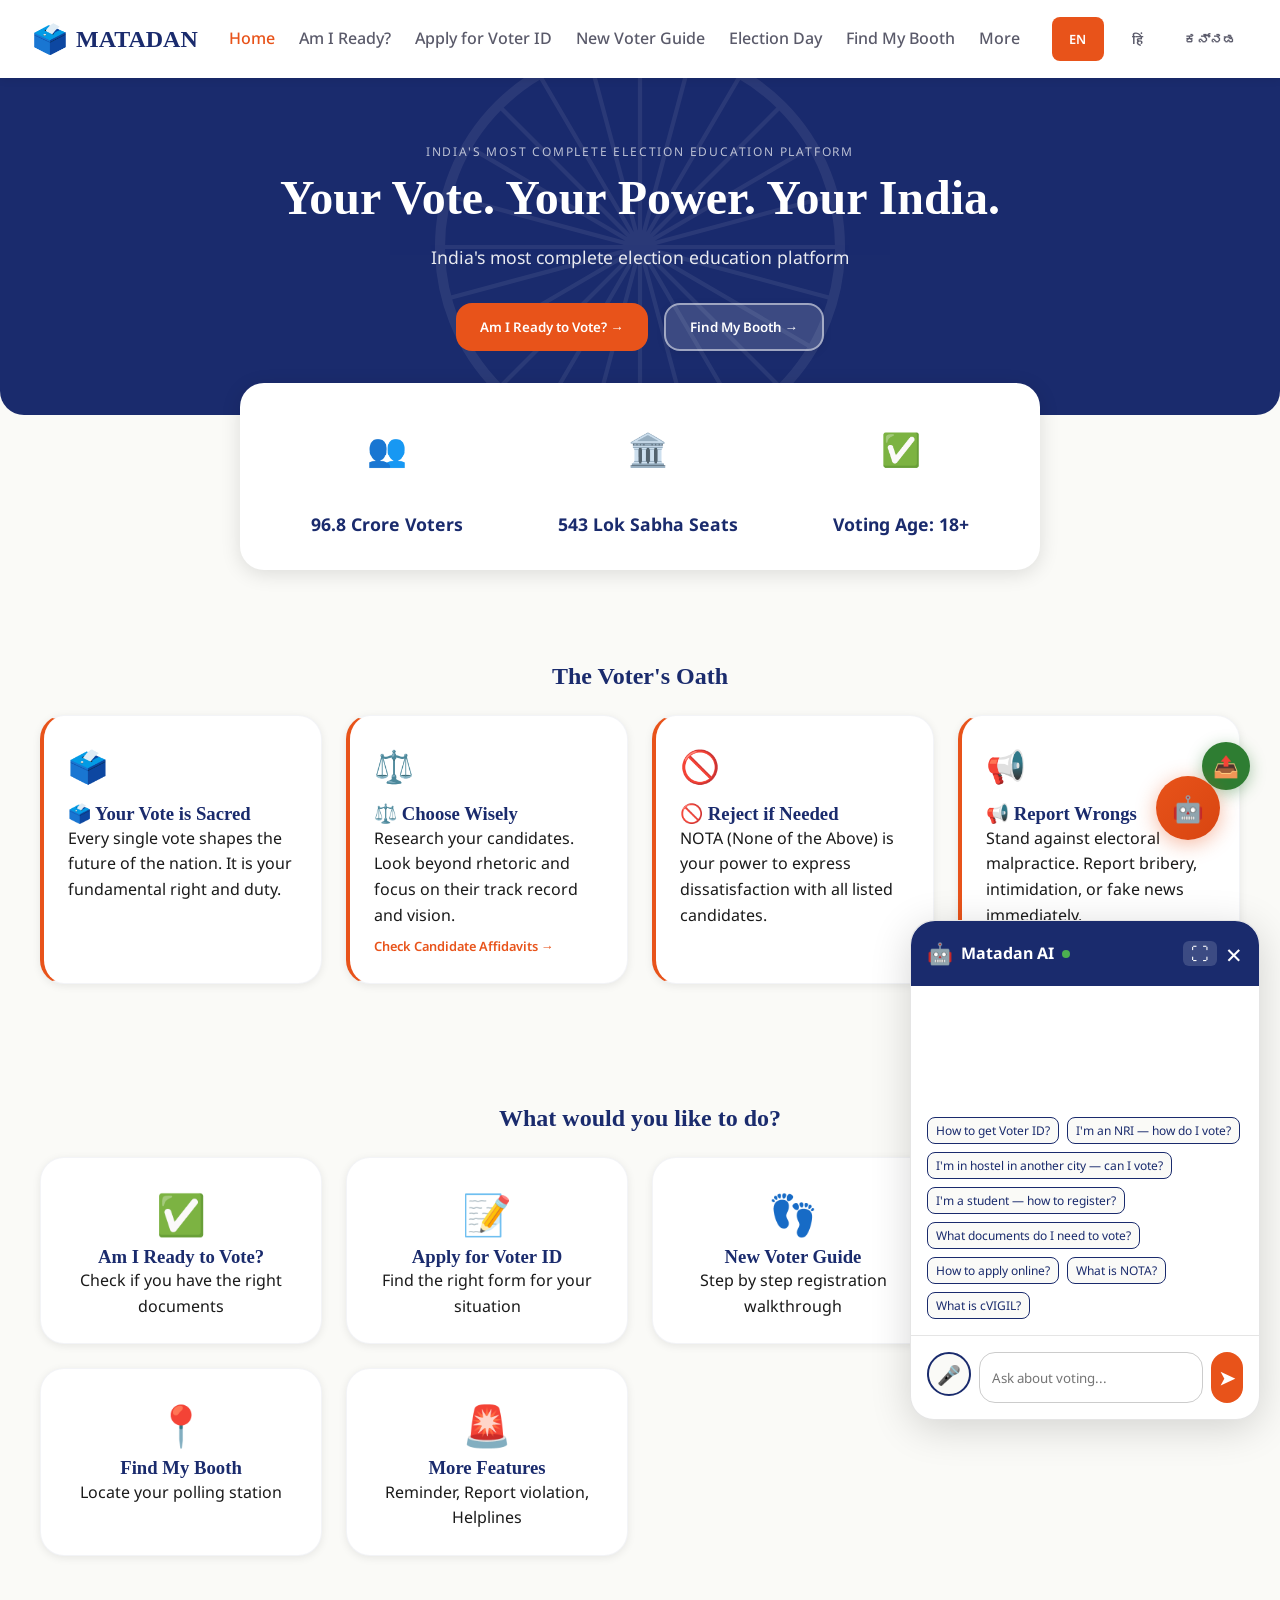
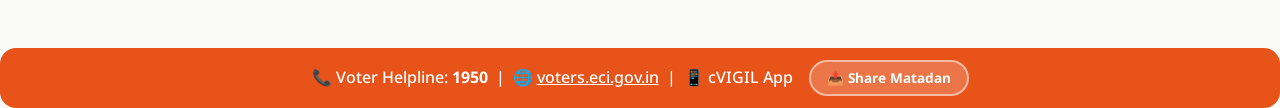
==== commit f119a8be: "fix: restore UTF-8 encoding for index.html, add Content-Type meta, bump cache v3" ====
--- a/matadan/index.html
+++ b/matadan/index.html
@@ -2,17 +2,18 @@
 <html lang="en">
 <head>
     <meta charset="UTF-8">
+    <meta http-equiv="Content-Type" content="text/html; charset=UTF-8">
     <meta name="viewport" content="width=device-width, initial-scale=1.0">
     <title>Matadan | India's Complete Election Education Platform</title>
-    <meta name="description" content="Matadan helps Indian voters register, find their polling booth, understand the EVM & VVPAT, and get answers via AI â€” in English, Hindi and Kannada.">
+    <meta name="description" content="Matadan helps Indian voters register, find their polling booth, understand the EVM & VVPAT, and get answers via AI — in English, Hindi and Kannada.">
     <meta name="keywords" content="India election, voter registration, EPIC card, EVM, VVPAT, polling booth, voter ID, Form 6, 1950 helpline">
-    <meta name="author" content="Matadan â€” Google Prompt Wars 2">
+    <meta name="author" content="Matadan — Google Prompt Wars 2">
     <meta name="theme-color" content="#1A2B6D">
 
     <!-- Open Graph / Social sharing -->
     <meta property="og:type" content="website">
     <meta property="og:title" content="Matadan | India's Election Education Platform">
-    <meta property="og:description" content="Your AI-powered guide to voting in India. Register, locate your booth, and learn about EVM & VVPAT â€” in 3 languages.">
+    <meta property="og:description" content="Your AI-powered guide to voting in India. Register, locate your booth, and learn about EVM & VVPAT — in 3 languages.">
     <meta property="og:url" content="https://matadan-175321574215.asia-south1.run.app">
 
     <!-- Performance: preconnect to external origins -->
@@ -47,28 +48,28 @@
 <!-- PWA Install Banner -->
 <div id="pwaInstallBanner" style="display:none;position:fixed;bottom:80px;left:0;right:0;z-index:2000;justify-content:center;padding:0 1rem;">
   <div style="background:var(--navy);color:white;padding:1rem 1.5rem;border-radius:16px;box-shadow:0 8px 32px rgba(0,0,0,0.2);display:flex;align-items:center;gap:1rem;max-width:500px;width:100%;">
-    <span style="font-size:2rem;">ðŸ—³ï¸</span>
+    <span style="font-size:2rem;">🗳️</span>
     <div style="flex:1;">
       <div style="font-weight:700;font-size:0.95rem;">Install Matadan</div>
-      <div style="font-size:0.8rem;opacity:0.8;">Works offline â€” perfect for election day</div>
+      <div style="font-size:0.8rem;opacity:0.8;">Works offline — perfect for election day</div>
     </div>
     <button onclick="installPWA()" style="background:var(--saffron);color:white;border:none;padding:0.5rem 1rem;border-radius:8px;font-weight:700;cursor:pointer;font-size:0.85rem;">Install</button>
-    <button onclick="hidePWABanner()" style="background:rgba(255,255,255,0.15);color:white;border:none;padding:0.5rem;border-radius:8px;cursor:pointer;">âœ•</button>
+    <button onclick="hidePWABanner()" style="background:rgba(255,255,255,0.15);color:white;border:none;padding:0.5rem;border-radius:8px;cursor:pointer;">✕</button>
   </div>
 </div>
 
 <!-- Offline Banner -->
 <div id="offlineBanner" style="display:none;position:fixed;top:0;left:0;right:0;z-index:2001;justify-content:center;">
   <div style="background:#E65100;color:white;padding:0.6rem 1.5rem;font-size:0.85rem;font-weight:600;display:flex;align-items:center;gap:0.5rem;width:100%;justify-content:center;">
-    <span>ðŸ“µ</span>
-    <span>You're offline â€” AI chatbot using preloaded answers. All other features available.</span>
+    <span>📵</span>
+    <span>You're offline — AI chatbot using preloaded answers. All other features available.</span>
   </div>
 </div>
 
 <!-- NAVBAR -->
 <nav class="navbar" id="navbar">
   <div class="nav-logo">
-    <span style="font-size:1.8rem;">ðŸ—³ï¸</span>
+    <span style="font-size:1.8rem;">🗳️</span>
     MATADAN
   </div>
   <div class="nav-links">
@@ -82,8 +83,8 @@
   </div>
   <div class="lang-switcher">
     <button class="lang-btn ripple active" data-lang="en" onclick="setLanguage('en')">EN</button>
-    <button class="lang-btn ripple" data-lang="hi" onclick="setLanguage('hi')">à¤¹à¤¿à¤‚</button>
-    <button class="lang-btn ripple" data-lang="kn" onclick="setLanguage('kn')">à²•à²¨à³à²¨à²¡</button>
+    <button class="lang-btn ripple" data-lang="hi" onclick="setLanguage('hi')">हिं</button>
+    <button class="lang-btn ripple" data-lang="kn" onclick="setLanguage('kn')">ಕನ್ನಡ</button>
   </div>
 </nav>
 
@@ -97,8 +98,8 @@
       <h1 data-i18n="hero_title">Your Vote. Your Power. Your India.</h1>
       <p data-i18n="hero_subtitle" style="font-size:1.1rem;opacity:0.9;margin-bottom:2rem;">India's most complete election education platform</p>
       <div class="hero-ctas">
-        <button class="btn-primary ripple" onclick="showPage('ready')" data-i18n="hero_cta_ready" aria-label="Check if I am ready to vote">Am I Ready to Vote? â†’</button>
-        <button class="btn-secondary ripple" onclick="showPage('booth')" data-i18n="hero_cta_booth" style="background:rgba(255,255,255,0.15);color:white;border:2px solid rgba(255,255,255,0.5);" aria-label="Find my polling booth">Find My Booth â†’</button>
+        <button class="btn-primary ripple" onclick="showPage('ready')" data-i18n="hero_cta_ready" aria-label="Check if I am ready to vote">Am I Ready to Vote? →</button>
+        <button class="btn-secondary ripple" onclick="showPage('booth')" data-i18n="hero_cta_booth" style="background:rgba(255,255,255,0.15);color:white;border:2px solid rgba(255,255,255,0.5);" aria-label="Find my polling booth">Find My Booth →</button>
       </div>
     </div>
   </div>
@@ -106,15 +107,15 @@
   <!-- Stats Bar -->
   <div class="stats-bar container" role="region" aria-label="Election statistics">
     <span>
-      <span class="stat-icon" style="font-size:2rem;">ðŸ‘¥</span>
+      <span class="stat-icon" style="font-size:2rem;">👥</span>
       <br><strong data-i18n="stats_voters">96.8 Crore Voters</strong>
     </span>
     <span>
-      <span class="stat-icon" style="font-size:2rem;">ðŸ›ï¸</span>
+      <span class="stat-icon" style="font-size:2rem;">🏛️</span>
       <br><strong data-i18n="stats_seats">543 Lok Sabha Seats</strong>
     </span>
     <span>
-      <span class="stat-icon" style="font-size:2rem;">âœ…</span>
+      <span class="stat-icon" style="font-size:2rem;">✅</span>
       <br><strong data-i18n="stats_age">Voting Age: 18+</strong>
     </span>
   </div>
@@ -124,26 +125,26 @@
     <h2 class="text-center mb-6" data-i18n="voters_code_title">The Voter's Oath</h2>
     <div class="cards-grid animate-stagger">
       <div class="code-card animate-on-scroll">
-        <div class="code-card-icon">ðŸ—³ï¸</div>
+        <div class="code-card-icon">🗳️</div>
         <h3 data-i18n="code_1_title">Your Vote is Sacred</h3>
         <p data-i18n="code_1_desc">Every single vote shapes the future of the nation. It is your fundamental right and duty under Article 326 of the Constitution.</p>
       </div>
       <div class="code-card animate-on-scroll">
-        <div class="code-card-icon">âš–ï¸</div>
+        <div class="code-card-icon">⚖️</div>
         <h3 data-i18n="code_2_title">Choose Wisely</h3>
         <p data-i18n="code_2_desc">Research your candidates. Check their track record and background.</p>
-        <a href="https://affidavit.eci.gov.in" target="_blank" style="font-size:0.8rem;color:var(--saffron);font-weight:600;margin-top:0.5rem;display:inline-block;">Check Candidate Affidavits â†’</a>
+        <a href="https://affidavit.eci.gov.in" target="_blank" style="font-size:0.8rem;color:var(--saffron);font-weight:600;margin-top:0.5rem;display:inline-block;">Check Candidate Affidavits →</a>
       </div>
       <div class="code-card animate-on-scroll">
-        <div class="code-card-icon">ðŸš«</div>
+        <div class="code-card-icon">🚫</div>
         <h3 data-i18n="code_3_title">Reject if Needed</h3>
         <p data-i18n="code_3_desc">NOTA (None of the Above) is your constitutional right to reject all candidates. It is the last button on the EVM.</p>
       </div>
       <div class="code-card animate-on-scroll">
-        <div class="code-card-icon">ðŸ“¢</div>
+        <div class="code-card-icon">📢</div>
         <h3 data-i18n="code_4_title">Report Wrongs</h3>
         <p data-i18n="code_4_desc">Stand against electoral malpractice. Report bribery or intimidation via cVIGIL app or call 1950.</p>
-        <a href="https://play.google.com/store/apps/details?id=in.nic.eci.cvigil" target="_blank" style="font-size:0.8rem;color:var(--saffron);font-weight:600;margin-top:0.5rem;display:inline-block;">Get cVIGIL App â†’</a>
+        <a href="https://play.google.com/store/apps/details?id=in.nic.eci.cvigil" target="_blank" style="font-size:0.8rem;color:var(--saffron);font-weight:600;margin-top:0.5rem;display:inline-block;">Get cVIGIL App →</a>
       </div>
     </div>
   </section>
@@ -153,32 +154,32 @@
     <h2 class="text-center mb-6">What would you like to do?</h2>
     <div class="cards-grid animate-stagger">
       <div class="nav-card animate-on-scroll" onclick="showPage('ready')">
-        <span style="font-size:2.5rem;" aria-hidden="true">âœ…</span>
+        <span style="font-size:2.5rem;">✅</span>
         <h3>Am I Ready to Vote?</h3>
         <p>Check if you have the right documents</p>
       </div>
       <div class="nav-card animate-on-scroll" onclick="showPage('apply')">
-        <span style="font-size:2.5rem;" aria-hidden="true">ðŸ“</span>
+        <span style="font-size:2.5rem;">📝</span>
         <h3>Apply for Voter ID</h3>
         <p>Find the right form for your situation</p>
       </div>
       <div class="nav-card animate-on-scroll" onclick="showPage('walkthrough')">
-        <span style="font-size:2.5rem;" aria-hidden="true">ðŸ‘£</span>
+        <span style="font-size:2.5rem;">👣</span>
         <h3>New Voter Guide</h3>
         <p>Step by step registration walkthrough</p>
       </div>
       <div class="nav-card animate-on-scroll" onclick="showPage('journey')">
-        <span style="font-size:2.5rem;" aria-hidden="true">ðŸ—³ï¸</span>
+        <span style="font-size:2.5rem;">🗳️</span>
         <h3>Election Day Journey</h3>
         <p>What happens at the polling booth</p>
       </div>
       <div class="nav-card animate-on-scroll" onclick="showPage('booth')">
-        <span style="font-size:2.5rem;" aria-hidden="true">ðŸ“</span>
+        <span style="font-size:2.5rem;">📍</span>
         <h3>Find My Booth</h3>
         <p>Locate your polling station</p>
       </div>
       <div class="nav-card animate-on-scroll" onclick="showPage('more')">
-        <span style="font-size:2.5rem;" aria-hidden="true">ðŸš¨</span>
+        <span style="font-size:2.5rem;">🚨</span>
         <h3>More Features</h3>
         <p>Reminder, Report violation, Helplines</p>
       </div>
@@ -187,8 +188,8 @@
 
   <!-- Helpline Strip -->
   <div class="helpline-strip" style="display:flex;align-items:center;justify-content:center;flex-wrap:wrap;gap:1rem;">
-    <span>ðŸ“ž Voter Helpline: <strong>1950</strong> &nbsp;|&nbsp; ðŸŒ <a href="https://voters.eci.gov.in" target="_blank">voters.eci.gov.in</a> &nbsp;|&nbsp; ðŸ“± cVIGIL App</span>
-    <button onclick="shareMatadan()" aria-label="Share Matadan app" style="background:rgba(255,255,255,0.2);color:white;border:2px solid rgba(255,255,255,0.5);padding:0.4rem 1rem;border-radius:20px;font-weight:700;font-size:0.85rem;cursor:pointer;display:inline-flex;align-items:center;gap:0.4rem;">ðŸ“¤ Share Matadan</button>
+    <span>📞 Voter Helpline: <strong>1950</strong> &nbsp;|&nbsp; 🌐 <a href="https://voters.eci.gov.in" target="_blank">voters.eci.gov.in</a> &nbsp;|&nbsp; 📱 cVIGIL App</span>
+    <button onclick="shareMatadan()" aria-label="Share Matadan app" style="background:rgba(255,255,255,0.2);color:white;border:2px solid rgba(255,255,255,0.5);padding:0.4rem 1rem;border-radius:20px;font-weight:700;font-size:0.85rem;cursor:pointer;display:inline-flex;align-items:center;gap:0.4rem;">📤 Share Matadan</button>
   </div>
 </div>
 
@@ -201,11 +202,11 @@
     <!-- Step 1 -->
     <div id="ready-step1" style="max-width:600px;margin:0 auto;text-align:center;">
       <div class="card" style="padding:2.5rem;">
-        <span style="font-size:4rem;color:var(--navy);">ðŸªª</span>
+        <span style="font-size:4rem;color:var(--navy);">🪪</span>
         <h3 class="mb-6 mt-4" data-i18n="ready_q1">Do you have your Voter ID (EPIC card)?</h3>
         <div class="flex gap-4 justify-center">
-          <button class="btn-primary ripple" style="min-width:120px;" onclick="handleReadyYes()" data-i18n="ready_yes">YES âœ…</button>
-          <button class="btn-secondary ripple" style="min-width:120px;border:2px solid var(--error);color:var(--error);" onclick="handleReadyNo()" data-i18n="ready_no">NO âŒ</button>
+          <button class="btn-primary ripple" style="min-width:120px;" onclick="handleReadyYes()" data-i18n="ready_yes">YES ✅</button>
+          <button class="btn-secondary ripple" style="min-width:120px;border:2px solid var(--error);color:var(--error);" onclick="handleReadyNo()" data-i18n="ready_no">NO ❌</button>
         </div>
       </div>
     </div>
@@ -213,12 +214,12 @@
     <!-- Success -->
     <div id="ready-success" style="display:none;max-width:600px;margin:0 auto;text-align:center;">
       <div class="card" style="padding:2.5rem;border:2px solid var(--green);">
-        <span style="font-size:4rem;">âœ…</span>
-        <h3 class="mb-4 mt-4" style="color:var(--green);" data-i18n="ready_success_title">You're ready to vote! ðŸŽ‰</h3>
+        <span style="font-size:4rem;">✅</span>
+        <h3 class="mb-4 mt-4" style="color:var(--green);" data-i18n="ready_success_title">You're ready to vote! 🎉</h3>
         <p data-i18n="ready_success_desc">Your EPIC card is the primary document needed at the polling station.</p>
         <div class="flex gap-4 justify-center mt-6" style="flex-wrap:wrap;">
-          <button class="btn-primary ripple" onclick="showPage('booth')">ðŸ“ Find My Booth</button>
-          <button class="btn-secondary ripple" onclick="showPage('journey')">ðŸ—³ï¸ Election Day Journey</button>
+          <button class="btn-primary ripple" onclick="showPage('booth')">📍 Find My Booth</button>
+          <button class="btn-secondary ripple" onclick="showPage('journey')">🗳️ Election Day Journey</button>
         </div>
         <button onclick="resetReady()" style="margin-top:1rem;color:var(--text-secondary);font-size:0.85rem;text-decoration:underline;background:none;border:none;cursor:pointer;">Start Over</button>
       </div>
@@ -228,38 +229,38 @@
     <div id="ready-no-epic" style="display:none;max-width:700px;margin:0 auto;">
       <div class="card" style="padding:2rem;">
         <div class="text-center mb-4">
-          <span style="font-size:3rem;">â„¹ï¸</span>
+          <span style="font-size:3rem;">ℹ️</span>
           <h3 class="mt-2" data-i18n="ready_no_epic_title">Don't have an EPIC card?</h3>
           <p style="color:var(--text-secondary);" data-i18n="ready_no_epic_desc">You can still vote with any of these 12 ECI-approved alternate documents:</p>
         </div>
         <ul style="display:grid;grid-template-columns:1fr 1fr;gap:0.75rem;list-style:none;padding:0;margin-bottom:1.5rem;">
-          <li class="flex items-center gap-2"><span style="color:var(--green);font-size:1.2rem;">âœ…</span>Aadhaar Card</li>
-          <li class="flex items-center gap-2"><span style="color:var(--green);font-size:1.2rem;">âœ…</span>Passport</li>
-          <li class="flex items-center gap-2"><span style="color:var(--green);font-size:1.2rem;">âœ…</span>Driving License</li>
-          <li class="flex items-center gap-2"><span style="color:var(--green);font-size:1.2rem;">âœ…</span>PAN Card</li>
-          <li class="flex items-center gap-2"><span style="color:var(--green);font-size:1.2rem;">âœ…</span>MNREGA Job Card</li>
-          <li class="flex items-center gap-2"><span style="color:var(--green);font-size:1.2rem;">âœ…</span>Bank Passbook with Photo</li>
-          <li class="flex items-center gap-2"><span style="color:var(--green);font-size:1.2rem;">âœ…</span>Health Insurance Smart Card</li>
-          <li class="flex items-center gap-2"><span style="color:var(--green);font-size:1.2rem;">âœ…</span>Pension Document with Photo</li>
-          <li class="flex items-center gap-2"><span style="color:var(--green);font-size:1.2rem;">âœ…</span>NPR Smart Card</li>
-          <li class="flex items-center gap-2"><span style="color:var(--green);font-size:1.2rem;">âœ…</span>Govt Employee ID Card</li>
-          <li class="flex items-center gap-2"><span style="color:var(--green);font-size:1.2rem;">âœ…</span>MP/MLA/MLC Identity Card</li>
-          <li class="flex items-center gap-2"><span style="color:var(--green);font-size:1.2rem;">âœ…</span>Official Identity Document</li>
+          <li class="flex items-center gap-2"><span style="color:var(--green);font-size:1.2rem;">✅</span>Aadhaar Card</li>
+          <li class="flex items-center gap-2"><span style="color:var(--green);font-size:1.2rem;">✅</span>Passport</li>
+          <li class="flex items-center gap-2"><span style="color:var(--green);font-size:1.2rem;">✅</span>Driving License</li>
+          <li class="flex items-center gap-2"><span style="color:var(--green);font-size:1.2rem;">✅</span>PAN Card</li>
+          <li class="flex items-center gap-2"><span style="color:var(--green);font-size:1.2rem;">✅</span>MNREGA Job Card</li>
+          <li class="flex items-center gap-2"><span style="color:var(--green);font-size:1.2rem;">✅</span>Bank Passbook with Photo</li>
+          <li class="flex items-center gap-2"><span style="color:var(--green);font-size:1.2rem;">✅</span>Health Insurance Smart Card</li>
+          <li class="flex items-center gap-2"><span style="color:var(--green);font-size:1.2rem;">✅</span>Pension Document with Photo</li>
+          <li class="flex items-center gap-2"><span style="color:var(--green);font-size:1.2rem;">✅</span>NPR Smart Card</li>
+          <li class="flex items-center gap-2"><span style="color:var(--green);font-size:1.2rem;">✅</span>Govt Employee ID Card</li>
+          <li class="flex items-center gap-2"><span style="color:var(--green);font-size:1.2rem;">✅</span>MP/MLA/MLC Identity Card</li>
+          <li class="flex items-center gap-2"><span style="color:var(--green);font-size:1.2rem;">✅</span>Official Identity Document</li>
         </ul>
         <div style="background:var(--bg);padding:1.25rem;border-radius:var(--radius-md);text-align:center;border:1px solid var(--saffron);margin-top:1rem;">
           <p style="font-weight:600;margin-bottom:0.75rem;">Don't have any of these documents? Apply for Voter ID:</p>
           <div style="display:grid;grid-template-columns:1fr 1fr;gap:0.75rem;margin-bottom:1rem;">
             <button class="btn-primary ripple" style="font-size:0.8rem;padding:0.6rem;" onclick="showPage('apply');setTimeout(()=>{document.querySelectorAll('.form-card')[0].click()},300);">
-              ðŸ†• New Indian Voter<br><span style="font-size:0.7rem;opacity:0.85;">(Form 6 â€” First time, 18+)</span>
+              🆕 New Indian Voter<br><span style="font-size:0.7rem;opacity:0.85;">(Form 6 — First time, 18+)</span>
             </button>
             <button class="btn-secondary ripple" style="font-size:0.8rem;padding:0.6rem;border:2px solid var(--navy);" onclick="showPage('apply');setTimeout(()=>{document.querySelectorAll('.form-card')[1].click()},300);">
-              âœˆï¸ NRI Voter<br><span style="font-size:0.7rem;opacity:0.75;">(Form 6A â€” Indian citizens abroad)</span>
+              ✈️ NRI Voter<br><span style="font-size:0.7rem;opacity:0.75;">(Form 6A — Indian citizens abroad)</span>
             </button>
             <button class="btn-secondary ripple" style="font-size:0.8rem;padding:0.6rem;border:2px solid var(--green);" onclick="showPage('apply');setTimeout(()=>{document.querySelectorAll('.form-card')[2].click()},300);">
-              ðŸ  Changed Address<br><span style="font-size:0.7rem;opacity:0.75;">(Form 8A)</span>
+              🏠 Changed Address<br><span style="font-size:0.7rem;opacity:0.75;">(Form 8A)</span>
             </button>
             <button class="btn-secondary ripple" style="font-size:0.8rem;padding:0.6rem;border:2px solid #6A1B9A;" onclick="showPage('apply');">
-              âœï¸ Fix My Details<br><span style="font-size:0.7rem;opacity:0.75;">(Form 8 â€” Corrections)</span>
+              ✏️ Fix My Details<br><span style="font-size:0.7rem;opacity:0.75;">(Form 8 — Corrections)</span>
             </button>
           </div>
           <p style="font-size:0.8rem;color:var(--text-secondary);">Not sure which form?<br>Call <strong>1950</strong> or visit <a href="https://voters.eci.gov.in" target="_blank">voters.eci.gov.in</a></p>
@@ -279,86 +280,86 @@
       <!-- Form 6 -->
       <div class="form-card animate-on-scroll" onclick="toggleForm(this)" style="border-left:4px solid var(--saffron);">
         <div class="form-card-header">
-          <div class="form-card-icon">ðŸ†•</div>
+          <div class="form-card-icon">🆕</div>
           <div><h3 data-i18n="form6_title">New Voter (Indian Citizen, 18+)</h3><p style="color:var(--text-secondary);font-size:0.85rem;">First time registration</p></div>
           <div class="form-badge" style="background:var(--saffron);color:white;">Form 6</div>
-          <span class="expand-icon">â–¼</span>
+          <span class="expand-icon">▼</span>
         </div>
         <div class="form-card-content">
           <p style="font-weight:600;margin-bottom:0.5rem;">Documents needed:</p>
-          <ul><li>âœ“ Passport size photograph</li><li>âœ“ Proof of Age (Birth Certificate / 10th Marksheet)</li><li>âœ“ Proof of Residence (Aadhaar / Utility Bill)</li></ul>
-          <button class="btn-primary ripple" style="width:100%;margin-top:1rem;" onclick="window.open('https://voters.eci.gov.in/','_blank')" data-i18n="apply_btn">Apply Online at voters.eci.gov.in â†’</button>
+          <ul><li>✓ Passport size photograph</li><li>✓ Proof of Age (Birth Certificate / 10th Marksheet)</li><li>✓ Proof of Residence (Aadhaar / Utility Bill)</li></ul>
+          <button class="btn-primary ripple" style="width:100%;margin-top:1rem;" onclick="window.open('https://voters.eci.gov.in/','_blank')" data-i18n="apply_btn">Apply Online at voters.eci.gov.in →</button>
           <p style="font-size:0.8rem;color:var(--text-secondary);margin-top:0.5rem;text-align:center;">Helpline: <strong>1950</strong></p>
         </div>
       </div>
       <!-- Form 6A -->
       <div class="form-card animate-on-scroll" onclick="toggleForm(this)" style="border-left:4px solid var(--navy);">
         <div class="form-card-header">
-          <div class="form-card-icon">âœˆï¸</div>
+          <div class="form-card-icon">✈️</div>
           <div><h3 data-i18n="form6a_title">NRI Voter</h3><p style="color:var(--text-secondary);font-size:0.85rem;">Indian citizens living abroad</p></div>
           <div class="form-badge" style="background:var(--navy);color:white;">Form 6A</div>
-          <span class="expand-icon">â–¼</span>
+          <span class="expand-icon">▼</span>
         </div>
         <div class="form-card-content">
           <p style="font-weight:600;margin-bottom:0.5rem;">Documents needed:</p>
-          <ul><li>âœ“ Valid Indian Passport (mandatory)</li><li>âœ“ Overseas address proof</li><li>âœ“ Recent passport-size photo</li></ul>
-          <button class="btn-primary ripple" style="width:100%;margin-top:1rem;" onclick="window.open('https://voters.eci.gov.in/','_blank')" data-i18n="apply_btn">Apply Online at voters.eci.gov.in â†’</button>
+          <ul><li>✓ Valid Indian Passport (mandatory)</li><li>✓ Overseas address proof</li><li>✓ Recent passport-size photo</li></ul>
+          <button class="btn-primary ripple" style="width:100%;margin-top:1rem;" onclick="window.open('https://voters.eci.gov.in/','_blank')" data-i18n="apply_btn">Apply Online at voters.eci.gov.in →</button>
           <p style="font-size:0.8rem;color:var(--text-secondary);margin-top:0.5rem;text-align:center;">Helpline: <strong>1950</strong></p>
         </div>
       </div>
       <!-- Form 8A -->
       <div class="form-card animate-on-scroll" onclick="toggleForm(this)" style="border-left:4px solid var(--green);">
         <div class="form-card-header">
-          <div class="form-card-icon">ðŸ </div>
+          <div class="form-card-icon">🏠</div>
           <div><h3 data-i18n="form8a_title">Changed Address</h3><p style="color:var(--text-secondary);font-size:0.85rem;">Shifted within or outside constituency</p></div>
           <div class="form-badge" style="background:var(--green);color:white;">Form 8A</div>
-          <span class="expand-icon">â–¼</span>
+          <span class="expand-icon">▼</span>
         </div>
         <div class="form-card-content">
           <p style="font-weight:600;margin-bottom:0.5rem;">Documents needed:</p>
-          <ul><li>âœ“ Current EPIC card details</li><li>âœ“ New Address Proof (Aadhaar / Utility Bill)</li></ul>
-          <button class="btn-primary ripple" style="width:100%;margin-top:1rem;" onclick="window.open('https://voters.eci.gov.in/','_blank')" data-i18n="apply_btn">Apply Online at voters.eci.gov.in â†’</button>
+          <ul><li>✓ Current EPIC card details</li><li>✓ New Address Proof (Aadhaar / Utility Bill)</li></ul>
+          <button class="btn-primary ripple" style="width:100%;margin-top:1rem;" onclick="window.open('https://voters.eci.gov.in/','_blank')" data-i18n="apply_btn">Apply Online at voters.eci.gov.in →</button>
           <p style="font-size:0.8rem;color:var(--text-secondary);margin-top:0.5rem;text-align:center;">Helpline: <strong>1950</strong></p>
         </div>
       </div>
       <!-- Form 8 -->
       <div class="form-card animate-on-scroll" onclick="toggleForm(this)" style="border-left:4px solid #6A1B9A;">
         <div class="form-card-header">
-          <div class="form-card-icon">âœï¸</div>
+          <div class="form-card-icon">✏️</div>
           <div><h3 data-i18n="form8_title">Correction in Voter ID</h3><p style="color:var(--text-secondary);font-size:0.85rem;">Fix name, DOB, photo errors</p></div>
           <div class="form-badge" style="background:#6A1B9A;color:white;">Form 8</div>
-          <span class="expand-icon">â–¼</span>
+          <span class="expand-icon">▼</span>
         </div>
         <div class="form-card-content">
           <p style="font-weight:600;margin-bottom:0.5rem;">Documents needed:</p>
-          <ul><li>âœ“ Existing Voter ID</li><li>âœ“ Supporting document for correction</li></ul>
-          <button class="btn-primary ripple" style="width:100%;margin-top:1rem;" onclick="window.open('https://voters.eci.gov.in/','_blank')" data-i18n="apply_btn">Apply Online at voters.eci.gov.in â†’</button>
+          <ul><li>✓ Existing Voter ID</li><li>✓ Supporting document for correction</li></ul>
+          <button class="btn-primary ripple" style="width:100%;margin-top:1rem;" onclick="window.open('https://voters.eci.gov.in/','_blank')" data-i18n="apply_btn">Apply Online at voters.eci.gov.in →</button>
           <p style="font-size:0.8rem;color:var(--text-secondary);margin-top:0.5rem;text-align:center;">Helpline: <strong>1950</strong></p>
         </div>
       </div>
       <!-- Form 6B -->
       <div class="form-card animate-on-scroll" onclick="toggleForm(this)" style="border-left:4px solid #00695C;">
         <div class="form-card-header">
-          <div class="form-card-icon">ðŸŒ</div>
+          <div class="form-card-icon">🌍</div>
           <div><h3 data-i18n="form6b_title">Overseas Elector</h3><p style="color:var(--text-secondary);font-size:0.85rem;">Overseas Indian citizens</p></div>
           <div class="form-badge" style="background:#00695C;color:white;">Form 6B</div>
-          <span class="expand-icon">â–¼</span>
+          <span class="expand-icon">▼</span>
         </div>
         <div class="form-card-content">
           <p style="font-weight:600;margin-bottom:0.5rem;">Documents needed:</p>
-          <ul><li>âœ“ Indian Passport</li><li>âœ“ Declaration of overseas address</li><li>âœ“ Photo</li></ul>
-          <button class="btn-primary ripple" style="width:100%;margin-top:1rem;" onclick="window.open('https://voters.eci.gov.in/','_blank')" data-i18n="apply_btn">Apply Online at voters.eci.gov.in â†’</button>
+          <ul><li>✓ Indian Passport</li><li>✓ Declaration of overseas address</li><li>✓ Photo</li></ul>
+          <button class="btn-primary ripple" style="width:100%;margin-top:1rem;" onclick="window.open('https://voters.eci.gov.in/','_blank')" data-i18n="apply_btn">Apply Online at voters.eci.gov.in →</button>
           <p style="font-size:0.8rem;color:var(--text-secondary);margin-top:0.5rem;text-align:center;">Helpline: <strong>1950</strong></p>
         </div>
       </div>
 
       <!-- Voter's Code Reminder at bottom of Apply -->
       <div class="voters-code-reminder animate-on-scroll">
-        <span style="font-size:2rem;">ðŸ—³ï¸</span>
+        <span style="font-size:2rem;">🗳️</span>
         <div>
-          <h3>Now that you're registered â€” use your vote wisely.</h3>
+          <h3>Now that you're registered — use your vote wisely.</h3>
           <p style="color:var(--text-secondary);margin-top:0.25rem;">Every vote counts. Choose a candidate based on merit, not pressure.</p>
-          <a href="https://affidavit.eci.gov.in" target="_blank" style="font-size:0.85rem;color:var(--saffron);font-weight:600;margin-top:0.5rem;display:inline-block;">Check Candidate Affidavits at affidavit.eci.gov.in â†’</a>
+          <a href="https://affidavit.eci.gov.in" target="_blank" style="font-size:0.85rem;color:var(--saffron);font-weight:600;margin-top:0.5rem;display:inline-block;">Check Candidate Affidavits at affidavit.eci.gov.in →</a>
         </div>
       </div>
     </div>
@@ -394,108 +395,108 @@
       <div class="stepper-wrapper" id="stepperWrapper">
         <!-- Step 1 -->
         <div class="step-card">
-          <div class="step-icon">ðŸ“‹</div>
+          <div class="step-icon">📋</div>
           <div class="step-number-badge">Step 1 of 5</div>
           <h3 data-i18n="step1_title">Register Online</h3>
           <p data-i18n="step1_desc">Choose your category and fill the right form at <a href="https://voters.eci.gov.in" target="_blank" style="color:var(--saffron);font-weight:600;">voters.eci.gov.in</a></p>
           <!-- Voter category tabs -->
           <div style="display:grid;grid-template-columns:1fr 1fr;gap:0.6rem;margin:1rem 0;">
             <div style="background:#FFF3E0;border:2px solid var(--saffron);border-radius:10px;padding:0.75rem;text-align:center;">
-              <div style="font-size:1.4rem;">ðŸ†•</div>
+              <div style="font-size:1.4rem;">🆕</div>
               <strong style="font-size:0.85rem;color:var(--navy);">New Indian Voter</strong>
               <div style="font-size:0.75rem;color:var(--text-secondary);margin-top:0.2rem;">Indian citizen, 18+, first time</div>
               <div style="background:var(--saffron);color:white;border-radius:6px;padding:0.2rem 0.5rem;font-size:0.75rem;font-weight:700;margin-top:0.4rem;display:inline-block;">Form 6</div>
             </div>
             <div style="background:#E8EAF6;border:2px solid var(--navy);border-radius:10px;padding:0.75rem;text-align:center;">
-              <div style="font-size:1.4rem;">âœˆï¸</div>
+              <div style="font-size:1.4rem;">✈️</div>
               <strong style="font-size:0.85rem;color:var(--navy);">NRI Voter</strong>
               <div style="font-size:0.75rem;color:var(--text-secondary);margin-top:0.2rem;">Indian citizen living abroad</div>
               <div style="background:var(--navy);color:white;border-radius:6px;padding:0.2rem 0.5rem;font-size:0.75rem;font-weight:700;margin-top:0.4rem;display:inline-block;">Form 6A</div>
             </div>
             <div style="background:#E8F5E9;border:2px solid var(--green);border-radius:10px;padding:0.75rem;text-align:center;">
-              <div style="font-size:1.4rem;">ðŸ </div>
+              <div style="font-size:1.4rem;">🏠</div>
               <strong style="font-size:0.85rem;color:var(--navy);">Changed Address</strong>
               <div style="font-size:0.75rem;color:var(--text-secondary);margin-top:0.2rem;">Shifted to a new constituency</div>
               <div style="background:var(--green);color:white;border-radius:6px;padding:0.2rem 0.5rem;font-size:0.75rem;font-weight:700;margin-top:0.4rem;display:inline-block;">Form 8A</div>
             </div>
             <div style="background:#F3E5F5;border:2px solid #6A1B9A;border-radius:10px;padding:0.75rem;text-align:center;">
-              <div style="font-size:1.4rem;">âœï¸</div>
+              <div style="font-size:1.4rem;">✏️</div>
               <strong style="font-size:0.85rem;color:var(--navy);">Fix My Details</strong>
               <div style="font-size:0.75rem;color:var(--text-secondary);margin-top:0.2rem;">Name, DOB, photo errors</div>
               <div style="background:#6A1B9A;color:white;border-radius:6px;padding:0.2rem 0.5rem;font-size:0.75rem;font-weight:700;margin-top:0.4rem;display:inline-block;">Form 8</div>
             </div>
           </div>
           <div class="step-info-box">
-            <p>ðŸ“‹ You need: Age proof + Address proof + Photo</p>
-            <p>â±ï¸ Takes about 10-15 minutes</p>
-            <p>ðŸ’° Completely free!</p>
-          </div>
-          <a href="https://voters.eci.gov.in" target="_blank" class="btn-primary ripple mt-4" style="display:inline-flex;">Go to voters.eci.gov.in â†’</a>
+            <p>📋 You need: Age proof + Address proof + Photo</p>
+            <p>⏱️ Takes about 10-15 minutes</p>
+            <p>💰 Completely free!</p>
+          </div>
+          <a href="https://voters.eci.gov.in" target="_blank" class="btn-primary ripple mt-4" style="display:inline-flex;">Go to voters.eci.gov.in →</a>
         </div>
         <!-- Step 2 -->
         <div class="step-card">
-          <div class="step-icon">ðŸ”</div>
+          <div class="step-icon">🔍</div>
           <div class="step-number-badge">Step 2 of 5</div>
           <h3 data-i18n="step2_title">Verify Your Details</h3>
           <p data-i18n="step2_desc">Check SMS confirmation. Verify your name appears on the electoral roll.</p>
           <div class="step-info-box">
-            <p>ðŸ“± You'll receive an SMS after submission</p>
-            <p>ðŸ”Ž Search your name on electoralsearch.eci.gov.in</p>
-            <p>â³ Verification takes 2-4 weeks</p>
-          </div>
-          <a href="https://electoralsearch.eci.gov.in" target="_blank" class="btn-primary ripple mt-4" style="display:inline-flex;">Check Electoral Roll â†’</a>
+            <p>📱 You'll receive an SMS after submission</p>
+            <p>🔎 Search your name on electoralsearch.eci.gov.in</p>
+            <p>⏳ Verification takes 2-4 weeks</p>
+          </div>
+          <a href="https://electoralsearch.eci.gov.in" target="_blank" class="btn-primary ripple mt-4" style="display:inline-flex;">Check Electoral Roll →</a>
         </div>
         <!-- Step 3 -->
         <div class="step-card">
-          <div class="step-icon">ðŸ“¥</div>
+          <div class="step-icon">📥</div>
           <div class="step-number-badge">Step 3 of 5</div>
           <h3 data-i18n="step3_title">Get Your Voter ID</h3>
           <p data-i18n="step3_desc">Download e-EPIC (digital Voter ID) from NVSP portal or receive physical card by post.</p>
           <div class="step-info-box">
-            <p>ðŸ“± e-EPIC = digital voter ID on your phone</p>
-            <p>ðŸ“® Physical card arrives by post in 4-6 weeks</p>
-            <p>âœ… Both are equally valid at polling booth</p>
-          </div>
-          <a href="https://nvsp.in" target="_blank" class="btn-primary ripple mt-4" style="display:inline-flex;">Download e-EPIC â†’</a>
+            <p>📱 e-EPIC = digital voter ID on your phone</p>
+            <p>📮 Physical card arrives by post in 4-6 weeks</p>
+            <p>✅ Both are equally valid at polling booth</p>
+          </div>
+          <a href="https://nvsp.in" target="_blank" class="btn-primary ripple mt-4" style="display:inline-flex;">Download e-EPIC →</a>
         </div>
         <!-- Step 4 -->
         <div class="step-card">
-          <div class="step-icon">ðŸ—³ï¸</div>
+          <div class="step-icon">🗳️</div>
           <div class="step-number-badge">Step 4 of 5</div>
           <h3 data-i18n="step4_title">Know Your EVM & NOTA</h3>
-          <p data-i18n="step4_desc">The Electronic Voting Machine is simple â€” just press the button next to your candidate.</p>
+          <p data-i18n="step4_desc">The Electronic Voting Machine is simple — just press the button next to your candidate.</p>
           <div class="evm-explainer">
             <div class="evm-box">
-              <div class="evm-row"><div class="evm-candidate">Candidate A âœ¦ Party</div><div class="evm-btn-demo pulse-btn"></div></div>
-              <div class="evm-row"><div class="evm-candidate">Candidate B âœ¦ Party</div><div class="evm-btn-demo"></div></div>
-              <div class="evm-row nota-row"><div class="evm-candidate">ðŸš« NOTA</div><div class="evm-btn-demo nota-btn"></div></div>
+              <div class="evm-row"><div class="evm-candidate">Candidate A ✦ Party</div><div class="evm-btn-demo pulse-btn"></div></div>
+              <div class="evm-row"><div class="evm-candidate">Candidate B ✦ Party</div><div class="evm-btn-demo"></div></div>
+              <div class="evm-row nota-row"><div class="evm-candidate">🚫 NOTA</div><div class="evm-btn-demo nota-btn"></div></div>
             </div>
             <div class="evm-labels">
-              <p>ðŸ”µ Blue button = cast your vote</p>
-              <p>ðŸ”´ Red light + Beep = vote confirmed</p>
-              <p>ðŸš« NOTA = last button, reject all candidates</p>
+              <p>🔵 Blue button = cast your vote</p>
+              <p>🔴 Red light + Beep = vote confirmed</p>
+              <p>🚫 NOTA = last button, reject all candidates</p>
             </div>
           </div>
         </div>
         <!-- Step 5 -->
         <div class="step-card">
-          <div class="step-icon">âœ…</div>
+          <div class="step-icon">✅</div>
           <div class="step-number-badge">Step 5 of 5</div>
           <h3 data-i18n="step5_title">You're Ready!</h3>
           <p data-i18n="step5_desc">You're now a registered voter. Your vote is your voice. Use it wisely.</p>
           <!-- Voter's Code reminder at end of walkthrough -->
           <div class="voters-code-reminder" style="margin-top:1.5rem;">
-            <span style="font-size:2rem;">ðŸ—³ï¸</span>
+            <span style="font-size:2rem;">🗳️</span>
             <div>
               <h3>The Voter's Oath</h3>
               <p style="color:var(--text-secondary);margin-top:0.25rem;">Vote Sacred. Choose Wisely. Reject if Needed. Report Wrongs.</p>
-              <a href="https://affidavit.eci.gov.in" target="_blank" style="font-size:0.85rem;color:var(--saffron);font-weight:600;margin-top:0.5rem;display:inline-block;">Check Candidate Affidavits â†’</a>
+              <a href="https://affidavit.eci.gov.in" target="_blank" style="font-size:0.85rem;color:var(--saffron);font-weight:600;margin-top:0.5rem;display:inline-block;">Check Candidate Affidavits →</a>
             </div>
           </div>
           <div style="display:flex;gap:1rem;flex-wrap:wrap;justify-content:center;margin-top:1.5rem;">
-            <button class="btn-primary ripple" onclick="showPage('booth')">ðŸ“ Find My Booth</button>
-            <button class="btn-secondary ripple" onclick="showPage('more')">â° Set Reminder</button>
-            <button class="btn-secondary ripple" onclick="showPage('journey')">ðŸ—³ï¸ Election Day Journey</button>
+            <button class="btn-primary ripple" onclick="showPage('booth')">📍 Find My Booth</button>
+            <button class="btn-secondary ripple" onclick="showPage('more')">⏰ Set Reminder</button>
+            <button class="btn-secondary ripple" onclick="showPage('journey')">🗳️ Election Day Journey</button>
           </div>
         </div>
       </div>
@@ -503,8 +504,8 @@
 
     <!-- Stepper controls -->
     <div class="stepper-controls">
-      <button class="btn-secondary ripple" id="backStepBtn" style="display:none;">â† Back</button>
-      <button class="btn-primary ripple" id="nextStepBtn">Next Step â†’</button>
+      <button class="btn-secondary ripple" id="backStepBtn" style="display:none;">← Back</button>
+      <button class="btn-primary ripple" id="nextStepBtn">Next Step →</button>
     </div>
   </section>
 </div>
@@ -517,7 +518,7 @@
     <div class="timeline" id="electionTimeline">
       <div class="timeline-line-draw"></div>
       <div class="timeline-item animate-on-scroll">
-        <div class="timeline-icon" style="background:var(--saffron);color:white;">ðŸŒ…</div>
+        <div class="timeline-icon" style="background:var(--saffron);color:white;">🌅</div>
         <div class="timeline-content">
           <span class="timeline-time">7:00 AM</span>
           <h3 data-i18n="j1_title">Polling Booth Opens</h3>
@@ -525,46 +526,46 @@
         </div>
       </div>
       <div class="timeline-item animate-on-scroll">
-        <div class="timeline-icon">ðŸ“‹</div>
+        <div class="timeline-icon">📋</div>
         <div class="timeline-content">
           <span class="timeline-time">Arrive</span>
           <h3 data-i18n="j2_title">Find Your Name</h3>
           <p data-i18n="j2_desc">Officers check the electoral roll. Tell them your name and booth slip number.</p>
-          <a href="https://electoralsearch.eci.gov.in" target="_blank" style="font-size:0.8rem;color:var(--saffron);font-weight:600;">Find your name in advance â†’</a>
+          <a href="https://electoralsearch.eci.gov.in" target="_blank" style="font-size:0.8rem;color:var(--saffron);font-weight:600;">Find your name in advance →</a>
         </div>
       </div>
       <div class="timeline-item animate-on-scroll">
-        <div class="timeline-icon">ðŸªª</div>
+        <div class="timeline-icon">🪪</div>
         <div class="timeline-content">
           <span class="timeline-time">Queue</span>
           <h3 data-i18n="j3_title">Identity Check</h3>
           <p data-i18n="j3_desc">Show your Voter ID or any of the 12 ECI-approved alternate documents.</p>
-          <button onclick="showPage('ready')" style="font-size:0.8rem;color:var(--saffron);font-weight:600;background:none;border:none;cursor:pointer;padding:0;margin-top:0.25rem;">See all 12 valid documents â†’</button>
+          <button onclick="showPage('ready')" style="font-size:0.8rem;color:var(--saffron);font-weight:600;background:none;border:none;cursor:pointer;padding:0;margin-top:0.25rem;">See all 12 valid documents →</button>
         </div>
       </div>
       <div class="timeline-item animate-on-scroll">
-        <div class="timeline-icon">ðŸ–‹ï¸</div>
+        <div class="timeline-icon">🖋️</div>
         <div class="timeline-content">
           <span class="timeline-time">Inside</span>
           <h3 data-i18n="j4_title">Ink on Finger</h3>
-          <p data-i18n="j4_desc">Indelible ink is applied to your left index finger. This prevents double voting. Fades in 2-3 weeks â€” completely normal.</p>
+          <p data-i18n="j4_desc">Indelible ink is applied to your left index finger. This prevents double voting. Fades in 2-3 weeks — completely normal.</p>
         </div>
       </div>
       <div class="timeline-item animate-on-scroll" style="--highlight:1;">
-        <div class="timeline-icon" style="background:var(--saffron);color:white;">ðŸ—³ï¸</div>
+        <div class="timeline-icon" style="background:var(--saffron);color:white;">🗳️</div>
         <div class="timeline-content" style="border:2px solid var(--saffron);background:linear-gradient(135deg,#fff9f7,#fff);">
           <span class="timeline-time" style="background:var(--saffron);color:white;">Vote!</span>
           <h3 data-i18n="j5_title" style="color:var(--saffron);">Cast Your Vote on EVM</h3>
           <p data-i18n="j5_desc">Find your candidate's name and party symbol. Press the blue button next to it.</p>
           <div class="evm-demo-mini">
             <div class="evm-btn-animated"></div>
-            <span>â† Press here next to your candidate</span>
-          </div>
-          <p style="margin-top:0.75rem;font-weight:600;color:var(--green);">ðŸ”” Heard a beep? Your vote is cast! âœ…</p>
+            <span>← Press here next to your candidate</span>
+          </div>
+          <p style="margin-top:0.75rem;font-weight:600;color:var(--green);">🔔 Heard a beep? Your vote is cast! ✅</p>
         </div>
       </div>
       <div class="timeline-item animate-on-scroll">
-        <div class="timeline-icon">ðŸ“„</div>
+        <div class="timeline-icon">📄</div>
         <div class="timeline-content">
           <span class="timeline-time">+7 sec</span>
           <h3 data-i18n="j6_title">VVPAT Confirms Your Vote</h3>
@@ -572,40 +573,40 @@
           <div class="vvpat-demo">
             <div class="vvpat-window">
               <div class="vvpat-slip-demo" id="vvpatDemo">
-                <span style="font-size:1.5rem;">ðŸ§¾</span>
-                <p style="font-size:0.75rem;margin:0;">Candidate Name<br>Party Symbol âœ¦</p>
+                <span style="font-size:1.5rem;">🧾</span>
+                <p style="font-size:0.75rem;margin:0;">Candidate Name<br>Party Symbol ✦</p>
               </div>
             </div>
             <div class="vvpat-bar-container"><div class="vvpat-bar" id="vvpatBar"></div></div>
             <p style="font-size:0.75rem;color:var(--text-secondary);text-align:center;">Visible for 7 seconds, then drops into sealed box</p>
           </div>
-          <button onclick="triggerVVPAT()" class="btn-secondary ripple mt-4" style="font-size:0.8rem;padding:0.4rem 0.8rem;">â–¶ See VVPAT Animation</button>
+          <button onclick="triggerVVPAT()" class="btn-secondary ripple mt-4" style="font-size:0.8rem;padding:0.4rem 0.8rem;">▶ See VVPAT Animation</button>
         </div>
       </div>
       <div class="timeline-item animate-on-scroll">
-        <div class="timeline-icon" style="background:#C62828;color:white;">ðŸš«</div>
+        <div class="timeline-icon" style="background:#C62828;color:white;">🚫</div>
         <div class="timeline-content">
           <span class="timeline-time">Option</span>
-          <h3 data-i18n="j7_title">NOTA â€” Your Right to Reject</h3>
+          <h3 data-i18n="j7_title">NOTA — Your Right to Reject</h3>
           <p>NOTA stands for <strong>None of the Above</strong>. It is the <strong>last button</strong> on every EVM in India.</p>
           <div style="background:var(--bg);padding:1rem;border-radius:var(--radius-md);margin-top:0.75rem;border-left:3px solid #C62828;">
-            <p>âœ… If <strong>no candidate deserves your vote</strong>, press NOTA</p>
-            <p>âœ… Your vote <strong>still counts</strong> as democratic participation</p>
-            <p>âœ… NOTA was introduced by Supreme Court in <strong>2013</strong></p>
-            <p>âœ… It <strong>cannot</strong> directly cause re-election but sends a strong message</p>
+            <p>✅ If <strong>no candidate deserves your vote</strong>, press NOTA</p>
+            <p>✅ Your vote <strong>still counts</strong> as democratic participation</p>
+            <p>✅ NOTA was introduced by Supreme Court in <strong>2013</strong></p>
+            <p>✅ It <strong>cannot</strong> directly cause re-election but sends a strong message</p>
           </div>
         </div>
       </div>
       <div class="timeline-item animate-on-scroll">
-        <div class="timeline-icon" style="background:var(--green);color:white;">âœ…</div>
+        <div class="timeline-icon" style="background:var(--green);color:white;">✅</div>
         <div class="timeline-content">
           <span class="timeline-time">Done!</span>
-          <h3 data-i18n="j8_title">You've Voted! ðŸŽ‰</h3>
+          <h3 data-i18n="j8_title">You've Voted! 🎉</h3>
           <p data-i18n="j8_desc">Congratulations! You've fulfilled your democratic duty.</p>
           <div id="confetti-container" class="confetti-container"></div>
           <div class="flex gap-2 mt-4" style="flex-wrap:wrap;">
-            <button class="btn-primary ripple" style="background:#25D366;" onclick="window.open('https://wa.me/?text='+encodeURIComponent('I voted today! ðŸ—³ï¸ðŸ‡®ðŸ‡³ Have you? Find your booth: electoralsearch.eci.gov.in | Register: voters.eci.gov.in'))">ðŸ“± Share on WhatsApp</button>
-            <button class="btn-secondary ripple" onclick="window.open('sms:?body='+encodeURIComponent('I voted today! ðŸ—³ï¸ Have you voted? Find your booth: electoralsearch.eci.gov.in'))">ðŸ’¬ Share via SMS</button>
+            <button class="btn-primary ripple" style="background:#25D366;" onclick="window.open('https://wa.me/?text='+encodeURIComponent('I voted today! 🗳️🇮🇳 Have you? Find your booth: electoralsearch.eci.gov.in | Register: voters.eci.gov.in'))">📱 Share on WhatsApp</button>
+            <button class="btn-secondary ripple" onclick="window.open('sms:?body='+encodeURIComponent('I voted today! 🗳️ Have you voted? Find your booth: electoralsearch.eci.gov.in'))">💬 Share via SMS</button>
           </div>
         </div>
       </div>
@@ -622,35 +623,35 @@
         <div>
           <div style="background:var(--bg);padding:1.5rem;border-radius:var(--radius-md);margin-bottom:1rem;">
             <input type="text" placeholder="Enter EPIC Number or Name..." style="width:100%;padding:0.75rem;border:1px solid #ccc;border-radius:var(--radius-sm);margin-bottom:1rem;font-family:var(--font-body);">
-            <button class="btn-primary ripple" style="width:100%;" onclick="document.getElementById('boothDetails').style.display='block'">ðŸ” Search</button>
-            <div class="text-center my-4" style="color:#999;">â€” OR â€”</div>
+            <button class="btn-primary ripple" style="width:100%;" onclick="document.getElementById('boothDetails').style.display='block'">🔍 Search</button>
+            <div class="text-center my-4" style="color:#999;">— OR —</div>
             <button id="locateBtn" class="btn-secondary ripple" style="width:100%;">
-              <span style="font-size:1rem;">ðŸ“</span>
+              <span style="font-size:1rem;">📍</span>
               <span data-i18n="booth_location">Use My Location</span>
             </button>
           </div>
           <div id="boothDetails" style="display:none;padding:1.5rem;border:2px solid var(--green);border-radius:var(--radius-md);background:white;">
             <div style="display:flex;align-items:center;gap:0.5rem;margin-bottom:0.75rem;">
-              <span style="background:var(--green);color:white;font-size:0.75rem;padding:0.25rem 0.5rem;border-radius:20px;font-weight:600;">âœ“ Confirmed Booth</span>
+              <span style="background:var(--green);color:white;font-size:0.75rem;padding:0.25rem 0.5rem;border-radius:20px;font-weight:600;">✓ Confirmed Booth</span>
             </div>
             <h3 style="color:var(--navy);">Govt. Higher Primary School</h3>
-            <p style="color:var(--text-secondary);margin-top:0.25rem;">Booth No. 142 â€¢ Part 45</p>
-            <p style="margin-top:0.5rem;"><span style="font-size:1rem;vertical-align:middle;">ðŸ“</span> Room No. 2, Ground Floor, 14th Cross, Malleshwaram, Bengaluru 560003</p>
-            <p style="margin-top:0.25rem;"><span style="font-size:1rem;vertical-align:middle;">ðŸš¶</span> 1.2 km away â€¢ ~15 min walk</p>
+            <p style="color:var(--text-secondary);margin-top:0.25rem;">Booth No. 142 • Part 45</p>
+            <p style="margin-top:0.5rem;"><span style="font-size:1rem;vertical-align:middle;">📍</span> Room No. 2, Ground Floor, 14th Cross, Malleshwaram, Bengaluru 560003</p>
+            <p style="margin-top:0.25rem;"><span style="font-size:1rem;vertical-align:middle;">🚶</span> 1.2 km away • ~15 min walk</p>
             <div style="display:flex;gap:0.75rem;margin-top:1rem;">
-              <button class="btn-primary ripple" style="flex:1;background:#25D366;" onclick="shareWhatsApp('Govt. Higher Primary School Booth 142','https://maps.google.com/?q=12.9716,77.5946')">ðŸ“± WhatsApp</button>
-              <button class="btn-secondary ripple" style="flex:1;border:2px solid var(--navy);color:var(--navy);" onclick="shareSMS('Govt. Higher Primary School Booth 142','https://maps.google.com/?q=12.9716,77.5946')">ðŸ’¬ SMS</button>
+              <button class="btn-primary ripple" style="flex:1;background:#25D366;" onclick="shareWhatsApp('Govt. Higher Primary School Booth 142','https://maps.google.com/?q=12.9716,77.5946')">📱 WhatsApp</button>
+              <button class="btn-secondary ripple" style="flex:1;border:2px solid var(--navy);color:var(--navy);" onclick="shareSMS('Govt. Higher Primary School Booth 142','https://maps.google.com/?q=12.9716,77.5946')">💬 SMS</button>
             </div>
             <p style="font-size:0.8rem;color:var(--text-secondary);margin-top:0.75rem;text-align:center;">Helpline: <strong>1950</strong> | <a href="https://electoralsearch.eci.gov.in" target="_blank">electoralsearch.eci.gov.in</a></p>
           </div>
           <div style="margin-top:1rem;padding:1rem;background:var(--bg);border-radius:var(--radius-md);border-left:3px solid var(--navy);">
-            <p style="font-size:0.85rem;">â„¹ï¸ Bring your Voter ID (EPIC) and one valid photo ID to the polling station.</p>
+            <p style="font-size:0.85rem;">ℹ️ Bring your Voter ID (EPIC) and one valid photo ID to the polling station.</p>
           </div>
         </div>
         <div>
           <div id="map" style="height:350px;border-radius:var(--radius-lg);"></div>
           <div style="text-align:center;margin-top:1rem;">
-            <a href="https://electoralsearch.eci.gov.in" target="_blank" class="btn-secondary ripple" style="display:inline-flex;font-size:0.85rem;">ðŸ” Search on electoralsearch.eci.gov.in â†’</a>
+            <a href="https://electoralsearch.eci.gov.in" target="_blank" class="btn-secondary ripple" style="display:inline-flex;font-size:0.85rem;">🔍 Search on electoralsearch.eci.gov.in →</a>
           </div>
         </div>
       </div>
@@ -674,7 +675,7 @@
     <!-- Set Reminder -->
     <h2 class="text-center mb-6" data-i18n="reminder_title">Set Reminder</h2>
     <div class="reminder-card animate-on-scroll" style="max-width:500px;margin:0 auto 3rem;">
-      <span style="font-size:3rem;display:block;text-align:center;margin-bottom:1rem;">ðŸ“…</span>
+      <span style="font-size:3rem;display:block;text-align:center;margin-bottom:1rem;">📅</span>
       <p style="color:var(--text-secondary);text-align:center;margin-bottom:1.5rem;" data-i18n="reminder_desc">Never miss election day.</p>
       <div class="reminder-inputs">
         <label style="font-weight:600;font-size:0.85rem;text-transform:uppercase;letter-spacing:0.05em;">Election Date</label>
@@ -683,12 +684,12 @@
         <input type="time" id="reminderTime" value="08:00">
       </div>
       <button class="btn-primary ripple" style="width:100%;" onclick="createCalendarReminder()">
-        ðŸ“… <span data-i18n="reminder_btn_cal">Add to Google Calendar</span>
+        📅 <span data-i18n="reminder_btn_cal">Add to Google Calendar</span>
       </button>
       <button class="btn-secondary ripple mt-2" style="width:100%;" onclick="setNativeReminder()">
-        ðŸ”” Set Device Reminder
+        🔔 Set Device Reminder
       </button>
-      <p style="font-size:0.75rem;color:var(--green);text-align:center;margin-top:1rem;">ðŸ”’ Your data stays on your device. We store nothing.</p>
+      <p style="font-size:0.75rem;color:var(--green);text-align:center;margin-top:1rem;">🔒 Your data stays on your device. We store nothing.</p>
     </div>
 
     <!-- Report a Violation -->
@@ -696,23 +697,23 @@
     <p class="text-center mb-6" style="color:var(--text-secondary);" data-i18n="report_desc">Model Code of Conduct violations threaten the integrity of our elections.</p>
     <div style="max-width:800px;margin:0 auto 3rem;">
       <div style="display:grid;grid-template-columns:1fr 1fr;gap:1rem;margin-bottom:1.5rem;">
-        <div class="card text-center animate-on-scroll"><div style="font-size:2rem;">ðŸš«ðŸ’°</div><p style="font-weight:600;margin-top:0.5rem;">Bribery & Gifts</p></div>
-        <div class="card text-center animate-on-scroll"><div style="font-size:2rem;">ðŸš«ðŸ“¢</div><p style="font-weight:600;margin-top:0.5rem;">Hate Speech</p></div>
-        <div class="card text-center animate-on-scroll"><div style="font-size:2rem;">ðŸš«ðŸ›ï¸</div><p style="font-weight:600;margin-top:0.5rem;">Booth Capturing</p></div>
-        <div class="card text-center animate-on-scroll"><div style="font-size:2rem;">ðŸš«ðŸ“Œ</div><p style="font-weight:600;margin-top:0.5rem;">Illegal Campaigning</p></div>
+        <div class="card text-center animate-on-scroll"><div style="font-size:2rem;">🚫💰</div><p style="font-weight:600;margin-top:0.5rem;">Bribery & Gifts</p></div>
+        <div class="card text-center animate-on-scroll"><div style="font-size:2rem;">🚫📢</div><p style="font-weight:600;margin-top:0.5rem;">Hate Speech</p></div>
+        <div class="card text-center animate-on-scroll"><div style="font-size:2rem;">🚫🏛️</div><p style="font-weight:600;margin-top:0.5rem;">Booth Capturing</p></div>
+        <div class="card text-center animate-on-scroll"><div style="font-size:2rem;">🚫📌</div><p style="font-weight:600;margin-top:0.5rem;">Illegal Campaigning</p></div>
       </div>
       <div style="display:grid;grid-template-columns:1fr 1fr;gap:1rem;">
         <div class="card animate-on-scroll">
-          <h3 style="display:flex;align-items:center;gap:0.5rem;">ðŸ“± cVIGIL App</h3>
+          <h3 style="display:flex;align-items:center;gap:0.5rem;">📱 cVIGIL App</h3>
           <p style="color:var(--text-secondary);margin:0.75rem 0;font-size:0.9rem;">Upload photo/video evidence. Officials respond within 100 minutes. Your report is confidential.</p>
-          <button class="btn-primary ripple" style="width:100%;margin-bottom:0.5rem;" onclick="window.open('https://play.google.com/store/apps/details?id=in.nic.eci.cvigil','_blank')">ðŸ“² Get on Play Store</button>
-          <button class="btn-secondary ripple" style="width:100%;" onclick="window.open('https://apps.apple.com/in/app/cvigil/id1447560069','_blank')">ðŸ“² Get on App Store</button>
+          <button class="btn-primary ripple" style="width:100%;margin-bottom:0.5rem;" onclick="window.open('https://play.google.com/store/apps/details?id=in.nic.eci.cvigil','_blank')">📲 Get on Play Store</button>
+          <button class="btn-secondary ripple" style="width:100%;" onclick="window.open('https://apps.apple.com/in/app/cvigil/id1447560069','_blank')">📲 Get on App Store</button>
         </div>
         <div class="card animate-on-scroll" style="background:var(--navy);color:white;text-align:center;">
-          <h3 style="color:white;display:flex;align-items:center;gap:0.5rem;justify-content:center;">ðŸ“ž Call 1950</h3>
+          <h3 style="color:white;display:flex;align-items:center;gap:0.5rem;justify-content:center;">📞 Call 1950</h3>
           <p style="font-size:3rem;font-weight:bold;color:var(--saffron);margin:1rem 0;">1950</p>
           <p style="color:rgba(255,255,255,0.8);font-size:0.85rem;margin-bottom:1rem;">Available in multiple languages, 24/7 during elections</p>
-          <a href="tel:1950" class="btn-primary ripple" style="display:inline-flex;background:var(--saffron);">ðŸ“ž Dial 1950 Now</a>
+          <a href="tel:1950" class="btn-primary ripple" style="display:inline-flex;background:var(--saffron);">📞 Dial 1950 Now</a>
         </div>
       </div>
     </div>
@@ -721,28 +722,28 @@
     <h2 class="text-center mb-6" data-i18n="nav_helplines">Helplines & Resources</h2>
     <div class="helplines-grid" style="max-width:900px;margin:0 auto;">
       <div class="card helpline-card animate-on-scroll">
-        <div class="helpline-icon">ðŸ“ž</div>
+        <div class="helpline-icon">📞</div>
         <div><h3>1950</h3><p style="color:var(--text-secondary);">National Voter Helpline</p><a href="tel:1950" class="btn-primary ripple mt-2" style="display:inline-flex;font-size:0.8rem;padding:0.4rem 1rem;">Call Now</a></div>
       </div>
       <div class="card helpline-card animate-on-scroll">
-        <div class="helpline-icon">ðŸŒ</div>
-        <div><h3>voters.eci.gov.in</h3><p style="color:var(--text-secondary);">Voter Registration Portal</p><a href="https://voters.eci.gov.in" target="_blank" class="btn-secondary ripple mt-2" style="display:inline-flex;font-size:0.8rem;padding:0.4rem 1rem;">Visit â†’</a></div>
+        <div class="helpline-icon">🌐</div>
+        <div><h3>voters.eci.gov.in</h3><p style="color:var(--text-secondary);">Voter Registration Portal</p><a href="https://voters.eci.gov.in" target="_blank" class="btn-secondary ripple mt-2" style="display:inline-flex;font-size:0.8rem;padding:0.4rem 1rem;">Visit →</a></div>
       </div>
       <div class="card helpline-card animate-on-scroll">
-        <div class="helpline-icon">ðŸ”</div>
-        <div><h3>electoralsearch.eci.gov.in</h3><p style="color:var(--text-secondary);">Find your name on voter list</p><a href="https://electoralsearch.eci.gov.in" target="_blank" class="btn-secondary ripple mt-2" style="display:inline-flex;font-size:0.8rem;padding:0.4rem 1rem;">Search â†’</a></div>
+        <div class="helpline-icon">🔍</div>
+        <div><h3>electoralsearch.eci.gov.in</h3><p style="color:var(--text-secondary);">Find your name on voter list</p><a href="https://electoralsearch.eci.gov.in" target="_blank" class="btn-secondary ripple mt-2" style="display:inline-flex;font-size:0.8rem;padding:0.4rem 1rem;">Search →</a></div>
       </div>
       <div class="card helpline-card animate-on-scroll">
-        <div class="helpline-icon">ðŸ“„</div>
-        <div><h3>affidavit.eci.gov.in</h3><p style="color:var(--text-secondary);">Check candidate backgrounds</p><a href="https://affidavit.eci.gov.in" target="_blank" class="btn-secondary ripple mt-2" style="display:inline-flex;font-size:0.8rem;padding:0.4rem 1rem;">View â†’</a></div>
+        <div class="helpline-icon">📄</div>
+        <div><h3>affidavit.eci.gov.in</h3><p style="color:var(--text-secondary);">Check candidate backgrounds</p><a href="https://affidavit.eci.gov.in" target="_blank" class="btn-secondary ripple mt-2" style="display:inline-flex;font-size:0.8rem;padding:0.4rem 1rem;">View →</a></div>
       </div>
       <div class="card helpline-card animate-on-scroll">
-        <div class="helpline-icon">ðŸ“±</div>
-        <div><h3>cVIGIL App</h3><p style="color:var(--text-secondary);">Report MCC violations</p><a href="https://play.google.com/store/apps/details?id=in.nic.eci.cvigil" target="_blank" class="btn-secondary ripple mt-2" style="display:inline-flex;font-size:0.8rem;padding:0.4rem 1rem;">Download â†’</a></div>
+        <div class="helpline-icon">📱</div>
+        <div><h3>cVIGIL App</h3><p style="color:var(--text-secondary);">Report MCC violations</p><a href="https://play.google.com/store/apps/details?id=in.nic.eci.cvigil" target="_blank" class="btn-secondary ripple mt-2" style="display:inline-flex;font-size:0.8rem;padding:0.4rem 1rem;">Download →</a></div>
       </div>
       <div class="card helpline-card animate-on-scroll">
-        <div class="helpline-icon">ðŸ›ï¸</div>
-        <div><h3>eci.gov.in</h3><p style="color:var(--text-secondary);">Election Commission of India</p><a href="https://eci.gov.in" target="_blank" class="btn-secondary ripple mt-2" style="display:inline-flex;font-size:0.8rem;padding:0.4rem 1rem;">Visit â†’</a></div>
+        <div class="helpline-icon">🏛️</div>
+        <div><h3>eci.gov.in</h3><p style="color:var(--text-secondary);">Election Commission of India</p><a href="https://eci.gov.in" target="_blank" class="btn-secondary ripple mt-2" style="display:inline-flex;font-size:0.8rem;padding:0.4rem 1rem;">Visit →</a></div>
       </div>
     </div>
   </section>
@@ -750,7 +751,7 @@
   <!-- Footer -->
   <footer style="background:var(--navy);color:white;padding:2rem;text-align:center;margin-top:3rem;">
     <p style="font-family:var(--font-display);font-size:1.5rem;margin-bottom:0.5rem;">MATADAN</p>
-    <p style="opacity:0.7;font-size:0.85rem;">Voter Helpline: 1950 | Â© Matadan Civic Education</p>
+    <p style="opacity:0.7;font-size:0.85rem;">Voter Helpline: 1950 | © Matadan Civic Education</p>
     <div class="ashoka-watermark" style="opacity:0.05;position:absolute;"></div>
     <p style="opacity:0.5;font-size:0.75rem;margin-top:1rem;">For educational purposes only. Always refer to official Election Commission of India guidelines.</p>
   </footer>
@@ -759,7 +760,7 @@
 <!-- Share FAB -->
 <div style="position:fixed;bottom:110px;right:30px;z-index:1001;" id="shareFabWrapper">
   <button onclick="shareMatadan()" aria-label="Share Matadan" title="Share with friends" style="width:48px;height:48px;background:#2E7D32;color:white;border-radius:50%;display:flex;align-items:center;justify-content:center;font-size:1.3rem;box-shadow:0 4px 16px rgba(46,125,50,0.4);transition:all 0.2s;border:none;cursor:pointer;">
-    ðŸ“¤
+    📤
   </button>
 </div>
 
@@ -767,7 +768,7 @@
 <div class="chat-fab-wrapper">
   <div class="chat-fab-label" id="chatFabLabel">Chat with me for help!</div>
   <button class="chat-fab ripple" onclick="toggleChat()" aria-label="Open Matadan AI chat assistant">
-    <span style="font-size:1.6rem;">ðŸ¤–</span>
+    <span style="font-size:1.6rem;">🤖</span>
   </button>
 </div>
 
@@ -775,14 +776,14 @@
 <div class="chat-drawer" id="chatDrawer">
   <div class="chat-header">
     <div class="flex items-center gap-2">
-      <span style="font-size:1.3rem;">ðŸ¤–</span>
+      <span style="font-size:1.3rem;">🤖</span>
       <strong>Matadan AI</strong>
       <span style="width:8px;height:8px;background:#4CAF50;border-radius:50%;display:inline-block;"></span>
     </div>
     <div style="display:flex;gap:0.5rem;align-items:center;">
-      <button id="expandChatBtn" onclick="expandChat()" aria-label="Expand chat" style="color:white;font-size:1.1rem;background:rgba(255,255,255,0.15);border-radius:6px;padding:0.25rem 0.5rem;line-height:1;cursor:pointer;" title="Expand">â›¶</button>
+      <button id="expandChatBtn" onclick="expandChat()" aria-label="Expand chat" style="color:white;font-size:1.1rem;background:rgba(255,255,255,0.15);border-radius:6px;padding:0.25rem 0.5rem;line-height:1;cursor:pointer;" title="Expand">⛶</button>
       <button class="close-btn" onclick="toggleChat()" aria-label="Close chat">
-        <span style="font-size:1.3rem;">âœ•</span>
+        <span style="font-size:1.3rem;">✕</span>
       </button>
     </div>
   </div>
@@ -790,11 +791,11 @@
   <div class="preloaded-questions" id="preloadedQuestionsContainer"></div>
   <div class="chat-input-area">
     <button id="micBtn" onclick="toggleVoiceInput()" aria-label="Voice input" title="Speak your question" style="min-width:44px;height:44px;border-radius:50%;background:var(--bg);border:2px solid var(--navy);display:flex;align-items:center;justify-content:center;font-size:1.2rem;flex-shrink:0;transition:all 0.2s;">
-      ðŸŽ¤
+      🎤
     </button>
     <input type="text" id="chatInput" placeholder="Ask about voting..." autocomplete="off" aria-label="Type your question">
     <button class="btn-primary ripple" style="min-width:unset;padding:0.75rem;" onclick="sendChatMessage()" aria-label="Send message">
-      <span style="font-size:1.2rem;">âž¤</span>
+      <span style="font-size:1.2rem;">➤</span>
     </button>
   </div>
 </div>
@@ -823,7 +824,7 @@
   </button>
 </nav>
 
-<!-- Scripts â€” deferred for performance -->
+<!-- Scripts — deferred for performance -->
 <script src="js/data.js?v=2" defer></script>
 <script src="js/chatbot.js?v=2" defer></script>
 <script src="js/animations.js?v=2" defer></script>
@@ -835,9 +836,8 @@
 <noscript>
   <style>.page-section { display: block !important; }</style>
   <div style="background:#E8531A;color:white;text-align:center;padding:1rem;font-family:sans-serif;">
-    âš ï¸ Matadan works best with JavaScript enabled. Please enable it in your browser for the full experience.
+    ⚠️ Matadan works best with JavaScript enabled. Please enable it in your browser for the full experience.
   </div>
 </noscript>
 </body>
 </html>
-
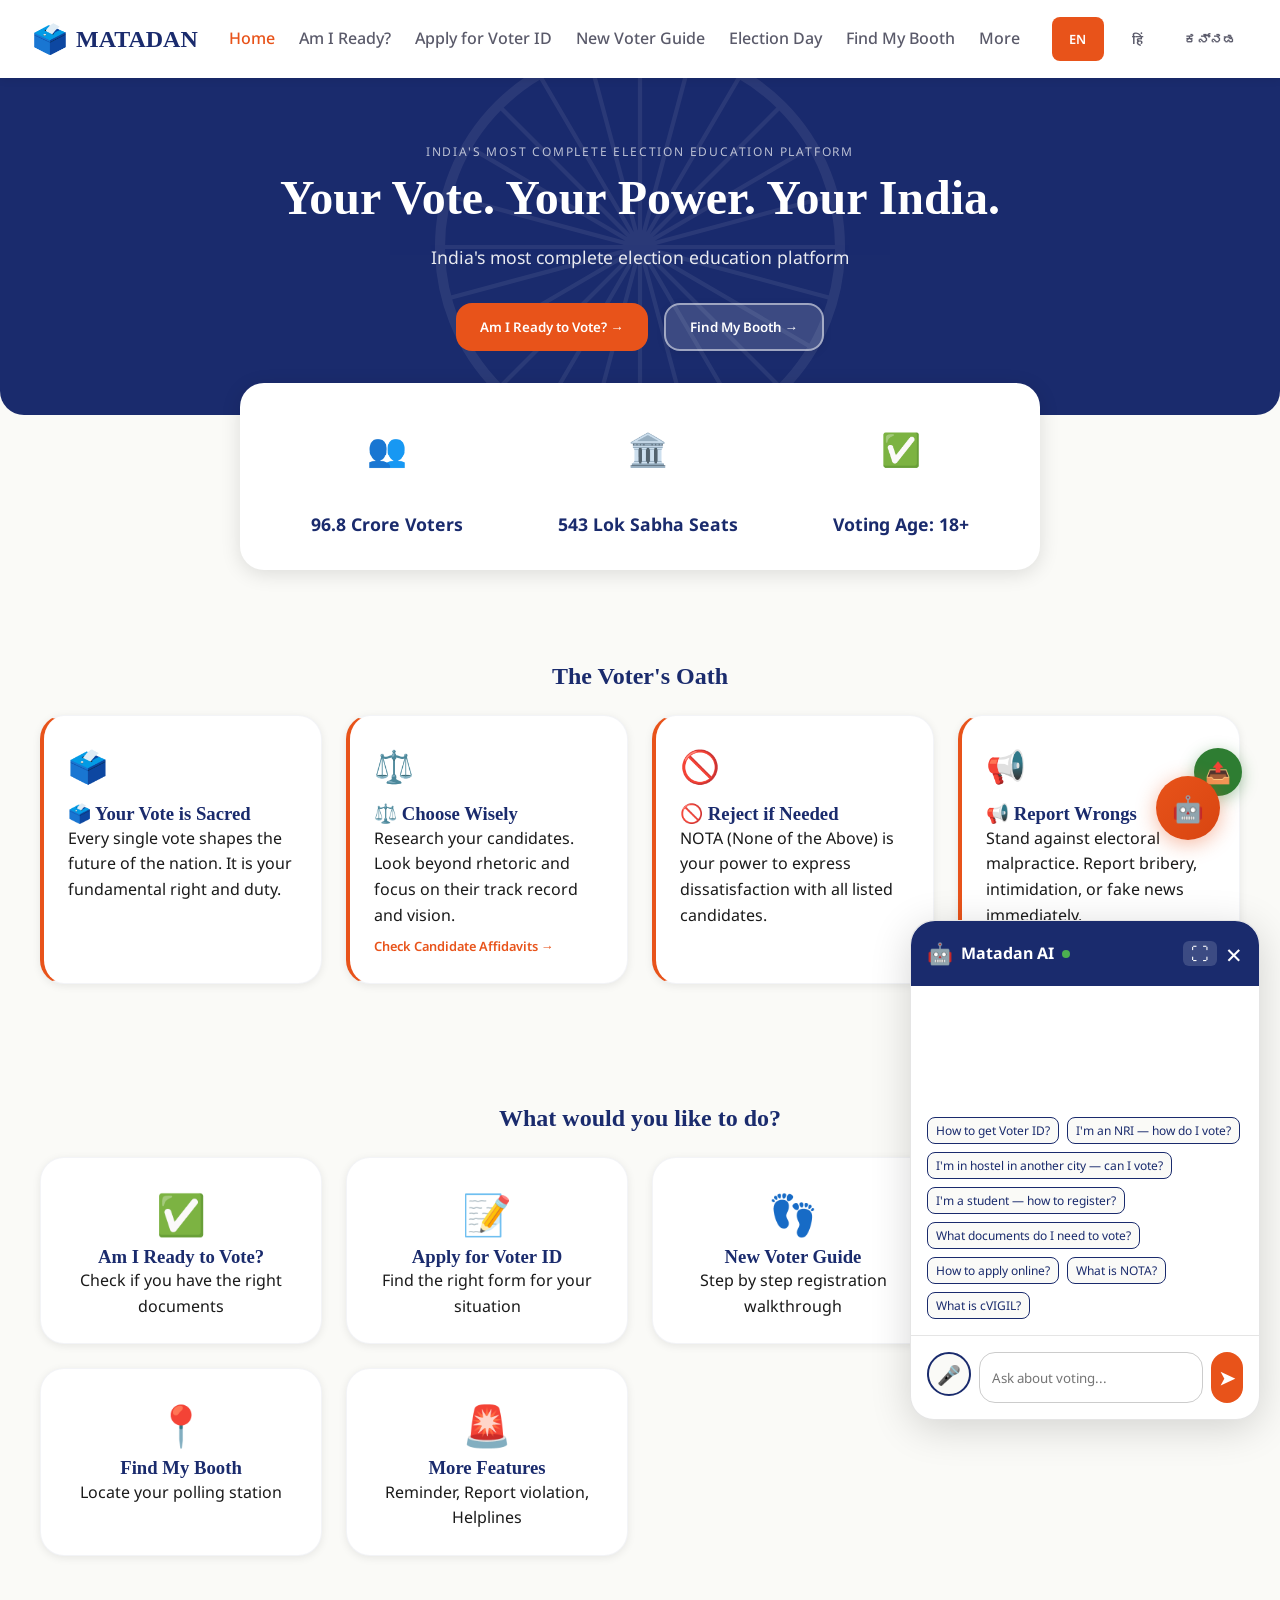
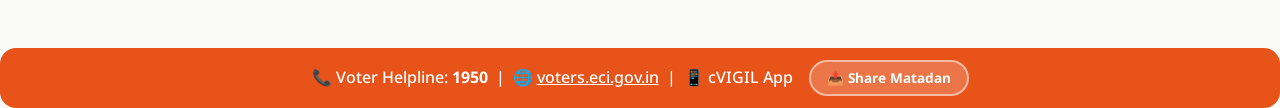
==== commit f424ce1c: "fix: adjust share FAB and chatbot FAB z-index and positioning to prevent overlap" ====
--- a/matadan/index.html
+++ b/matadan/index.html
@@ -758,7 +758,7 @@
 </div>
 
 <!-- Share FAB -->
-<div style="position:fixed;bottom:110px;right:30px;z-index:1001;" id="shareFabWrapper">
+<div style="position:fixed;bottom:104px;right:38px;z-index:1000;" id="shareFabWrapper">
   <button onclick="shareMatadan()" aria-label="Share Matadan" title="Share with friends" style="width:48px;height:48px;background:#2E7D32;color:white;border-radius:50%;display:flex;align-items:center;justify-content:center;font-size:1.3rem;box-shadow:0 4px 16px rgba(46,125,50,0.4);transition:all 0.2s;border:none;cursor:pointer;">
     📤
   </button>
--- a/matadan/css/responsive.css
+++ b/matadan/css/responsive.css
@@ -12,8 +12,8 @@
 
   /* Move share FAB up on mobile to avoid tab bar */
   #shareFabWrapper {
-    bottom: 150px !important;
-    right: 16px !important;
+    bottom: 160px !important;
+    right: 24px !important;
   }
 
   /* Navbar: compact on mobile */
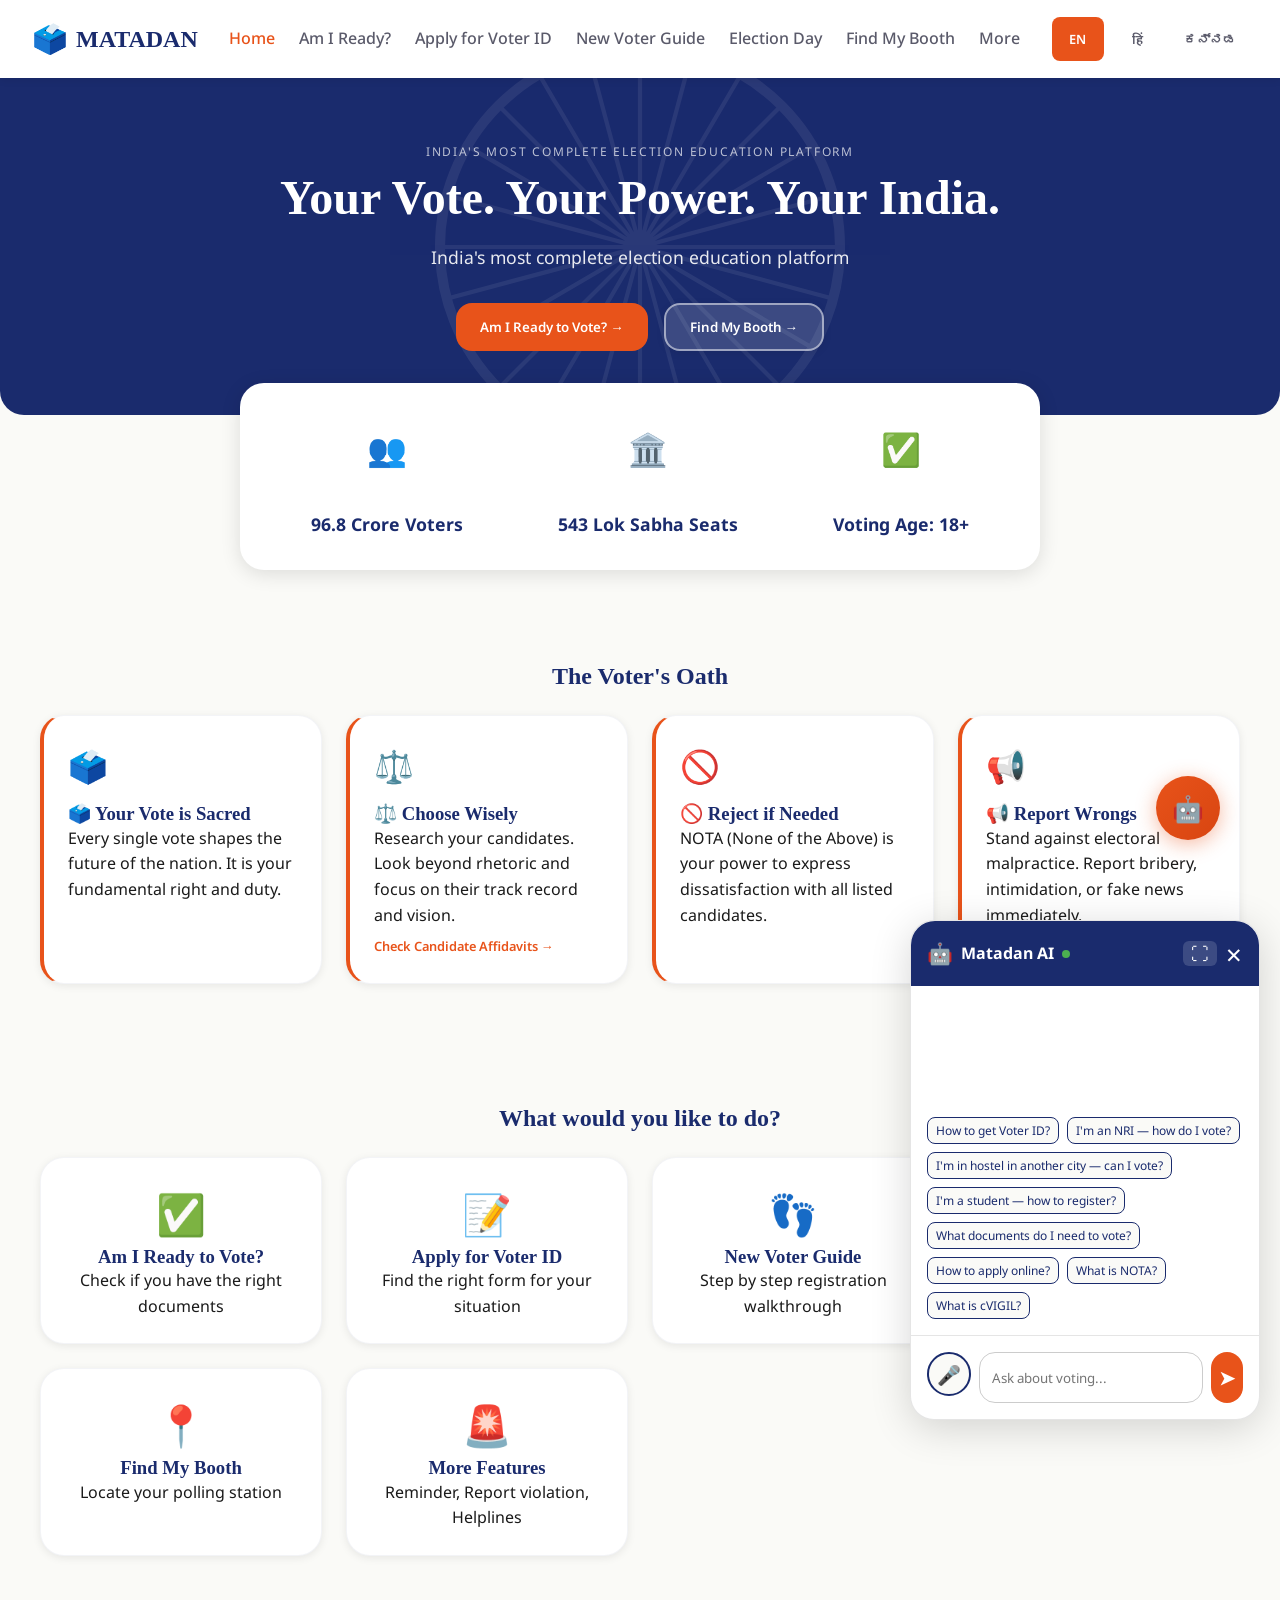
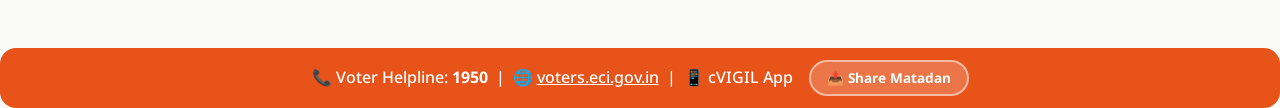
==== commit 795fa436: "style: remove floating Share FAB to fix UI overlap, retain helpline share button" ====
--- a/matadan/index.html
+++ b/matadan/index.html
@@ -757,12 +757,6 @@
   </footer>
 </div>
 
-<!-- Share FAB -->
-<div style="position:fixed;bottom:104px;right:38px;z-index:1000;" id="shareFabWrapper">
-  <button onclick="shareMatadan()" aria-label="Share Matadan" title="Share with friends" style="width:48px;height:48px;background:#2E7D32;color:white;border-radius:50%;display:flex;align-items:center;justify-content:center;font-size:1.3rem;box-shadow:0 4px 16px rgba(46,125,50,0.4);transition:all 0.2s;border:none;cursor:pointer;">
-    📤
-  </button>
-</div>
 
 <!-- ===================== FLOATING CHATBOT ===================== -->
 <div class="chat-fab-wrapper">
--- a/matadan/css/responsive.css
+++ b/matadan/css/responsive.css
@@ -10,11 +10,6 @@
   /* Adjust padding for mobile tabs */
   body { padding-bottom: 72px; }
 
-  /* Move share FAB up on mobile to avoid tab bar */
-  #shareFabWrapper {
-    bottom: 160px !important;
-    right: 24px !important;
-  }
 
   /* Navbar: compact on mobile */
   .navbar { padding: 0.75rem 1rem; }
